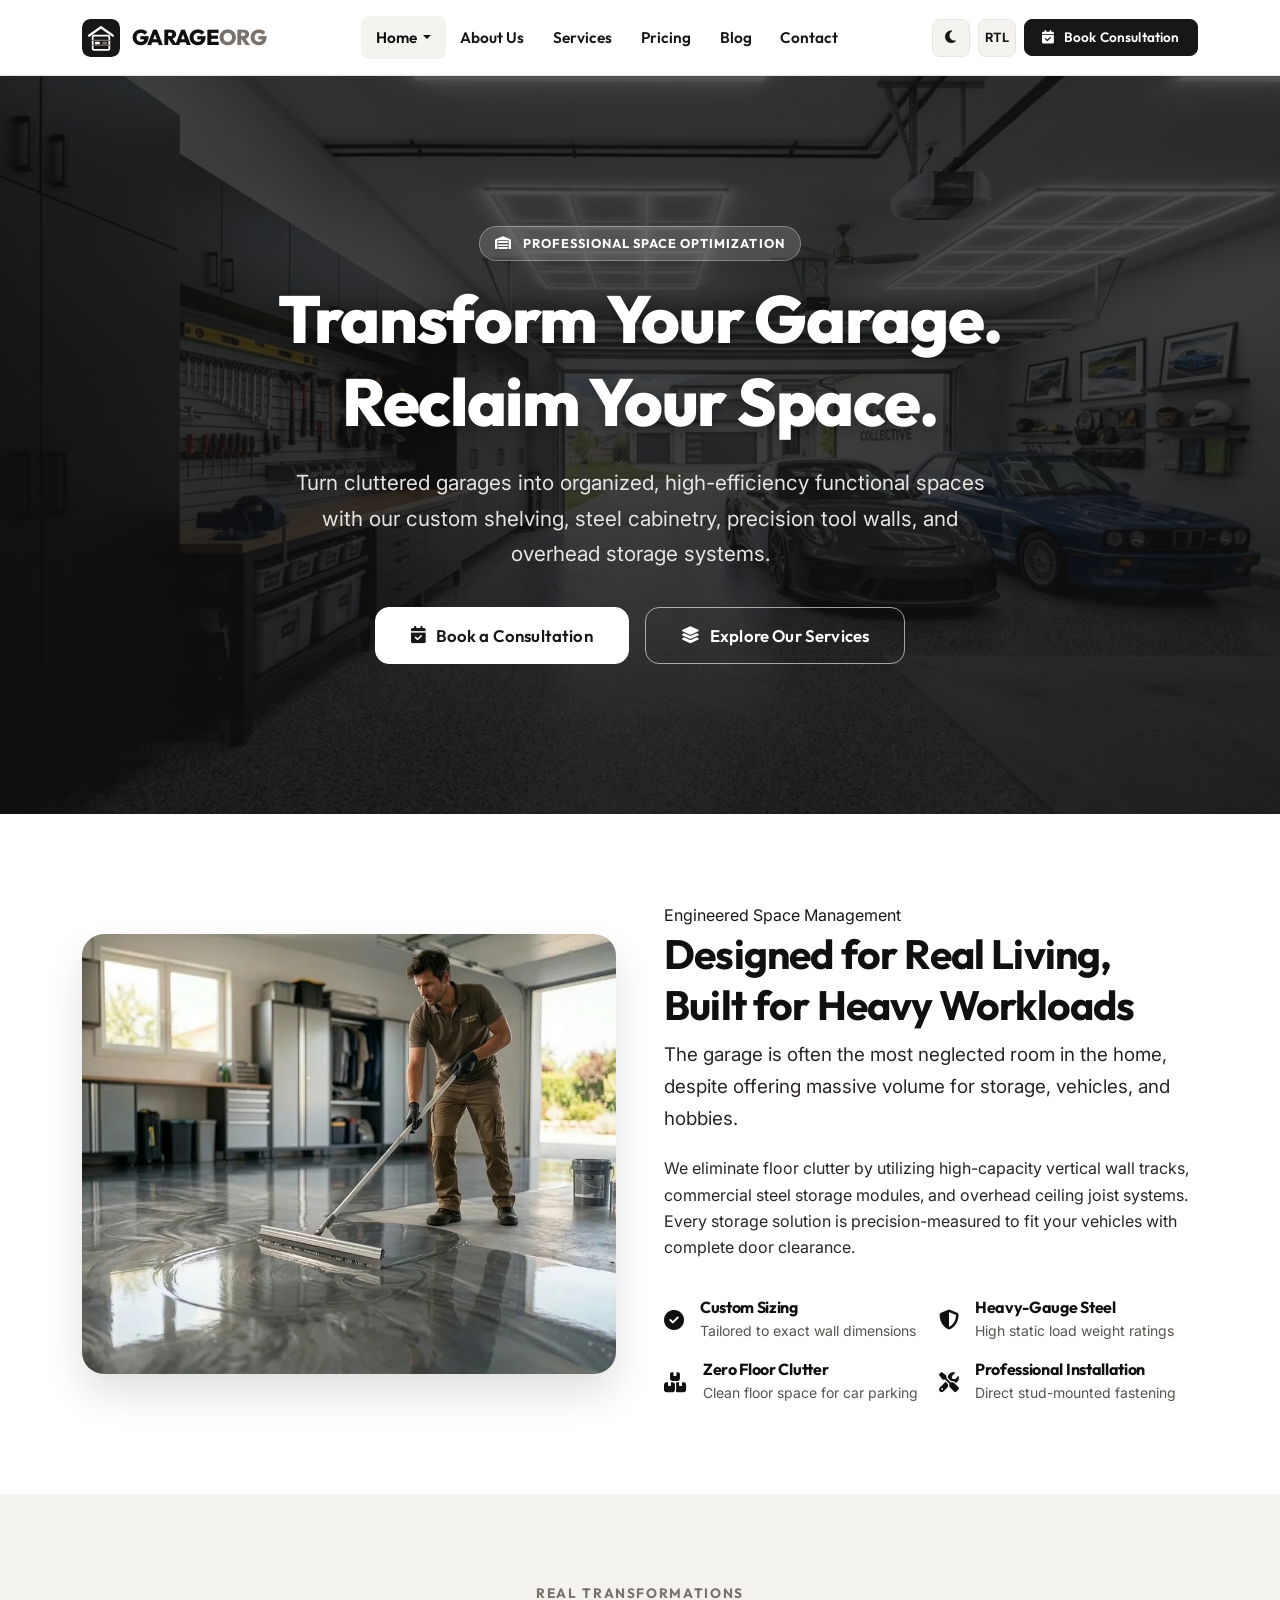
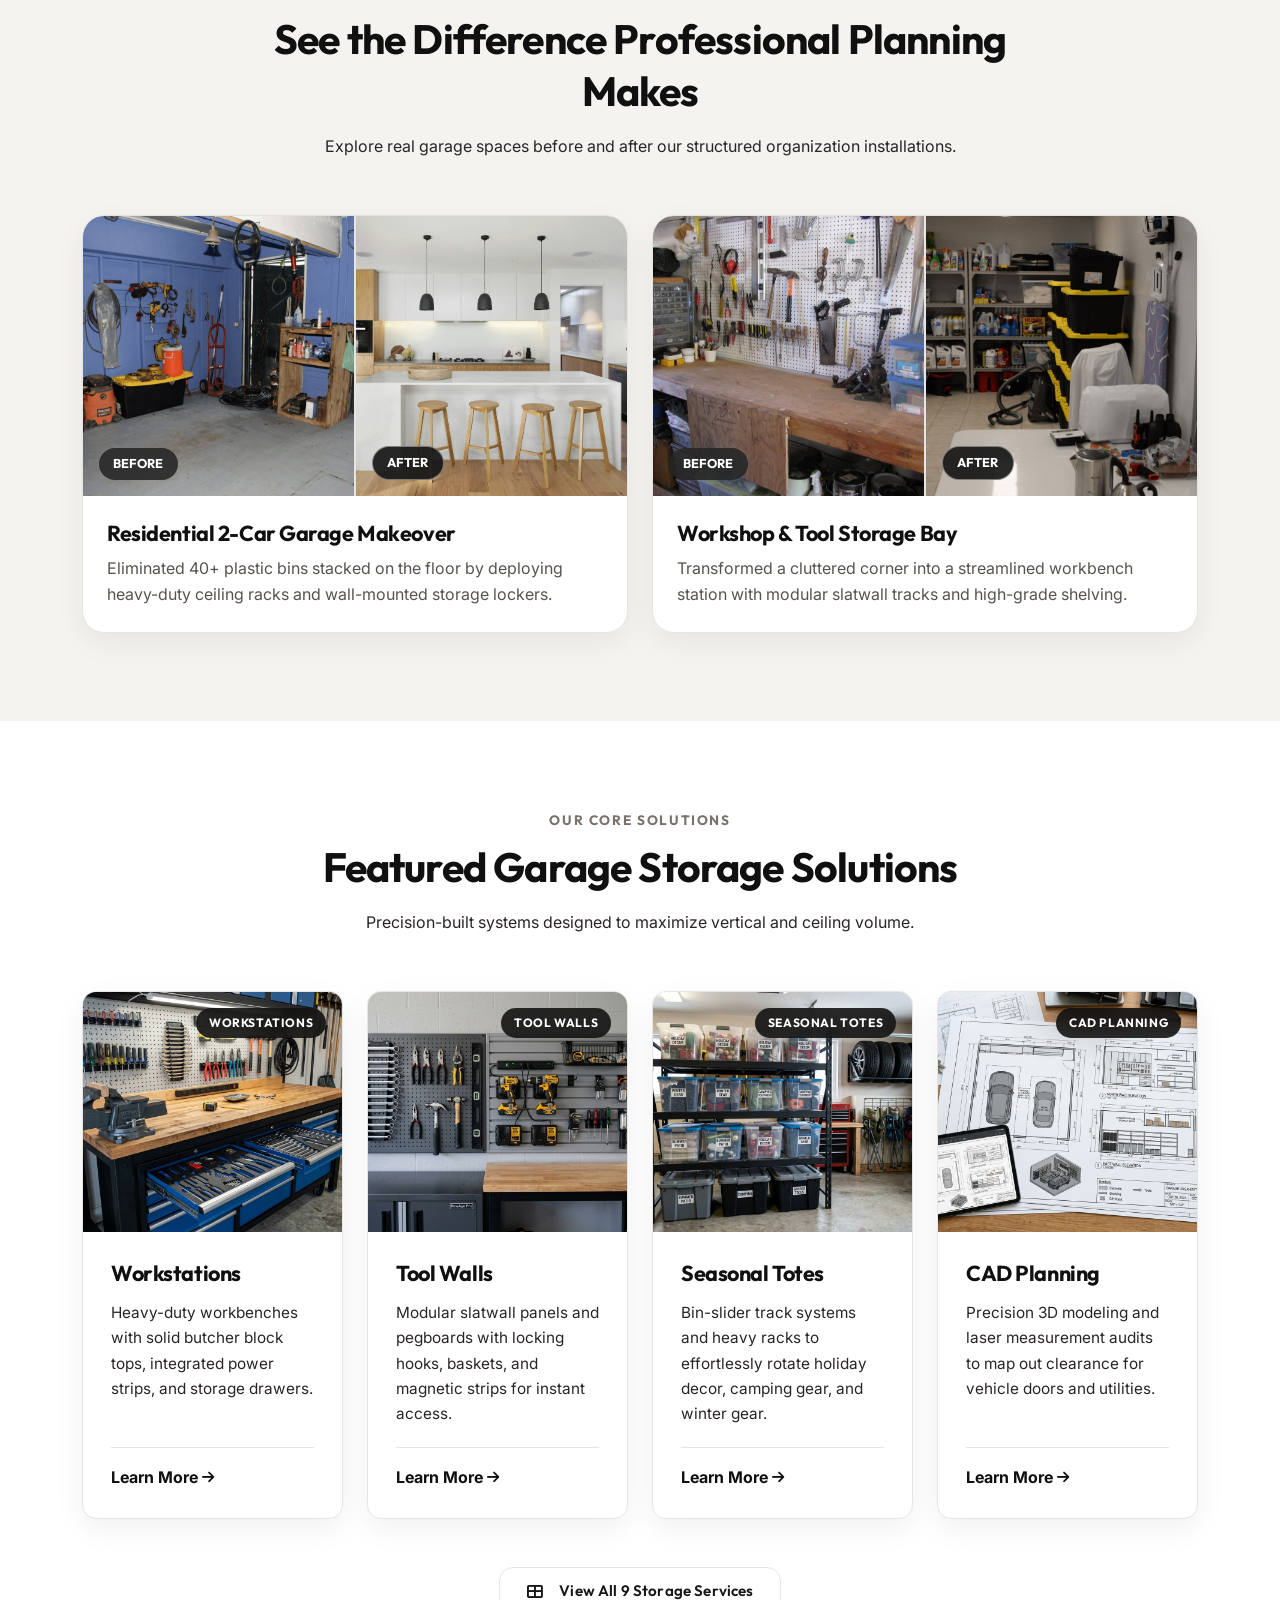
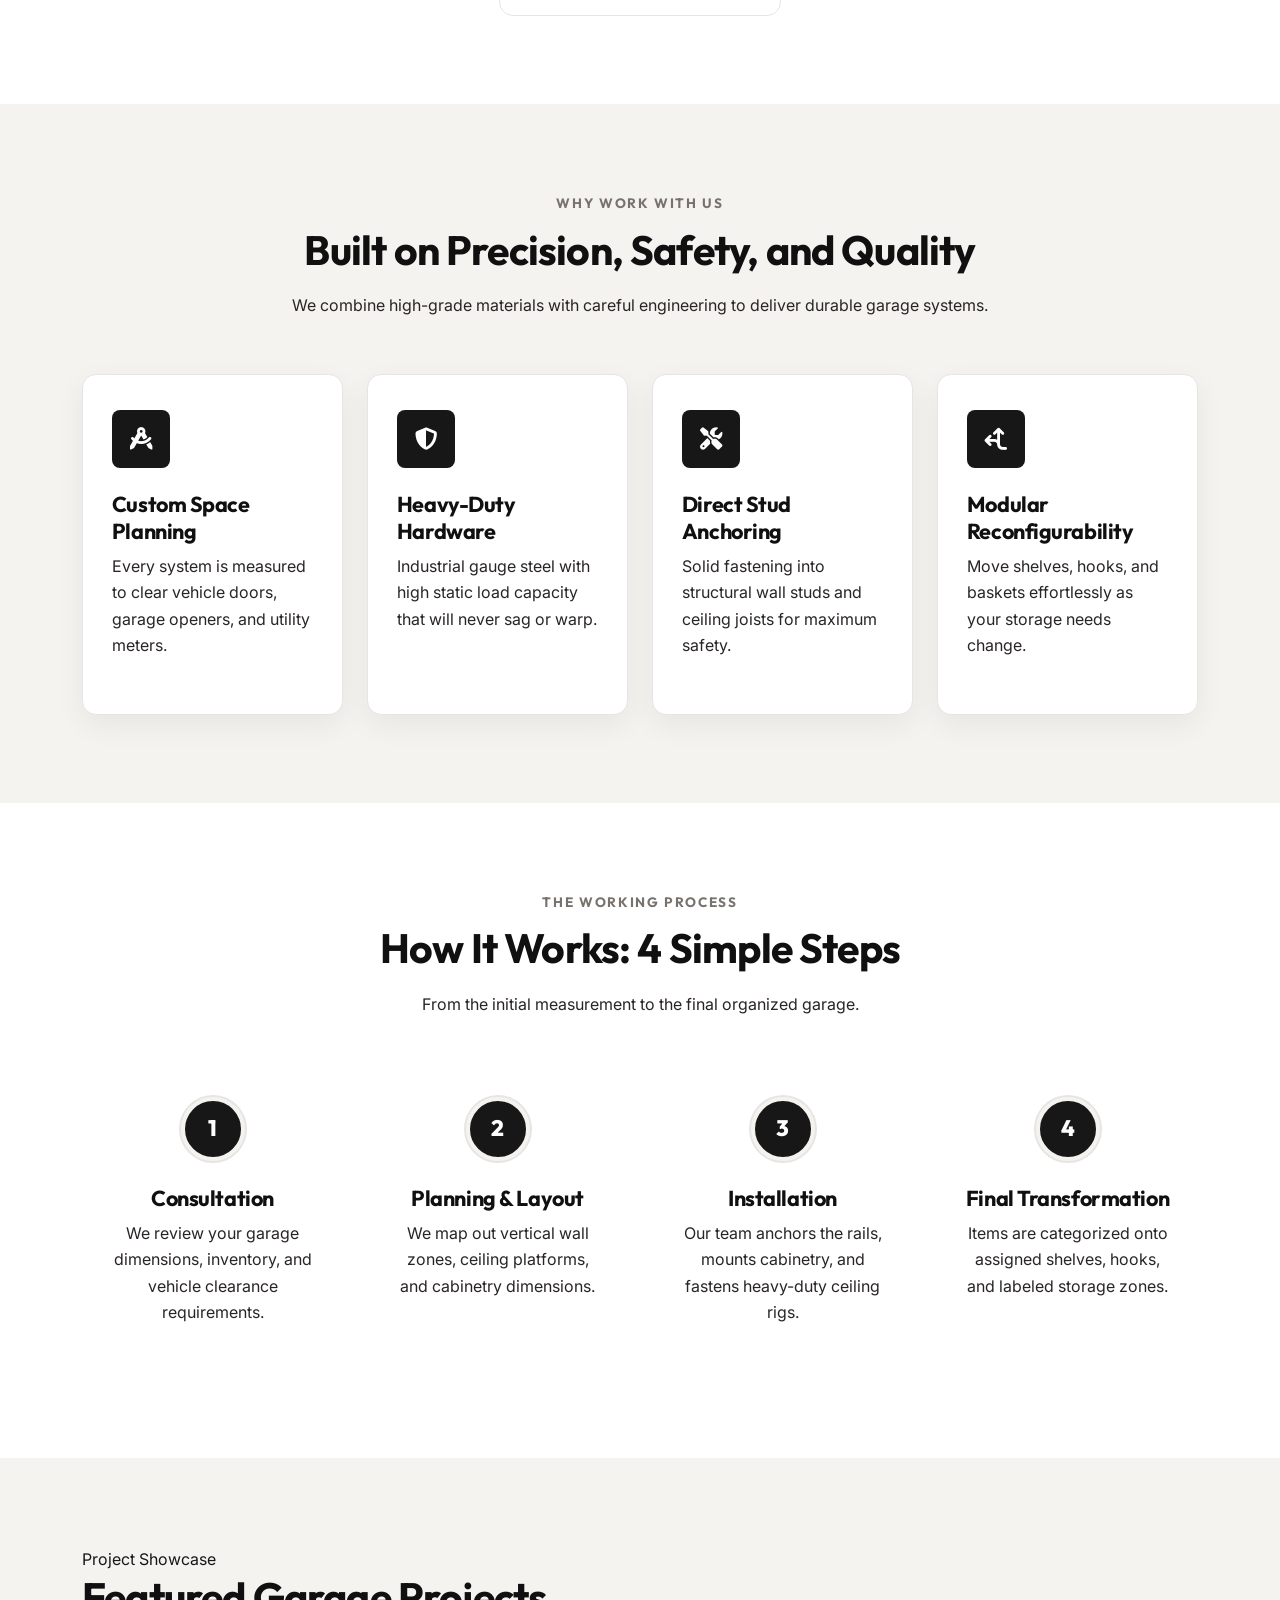
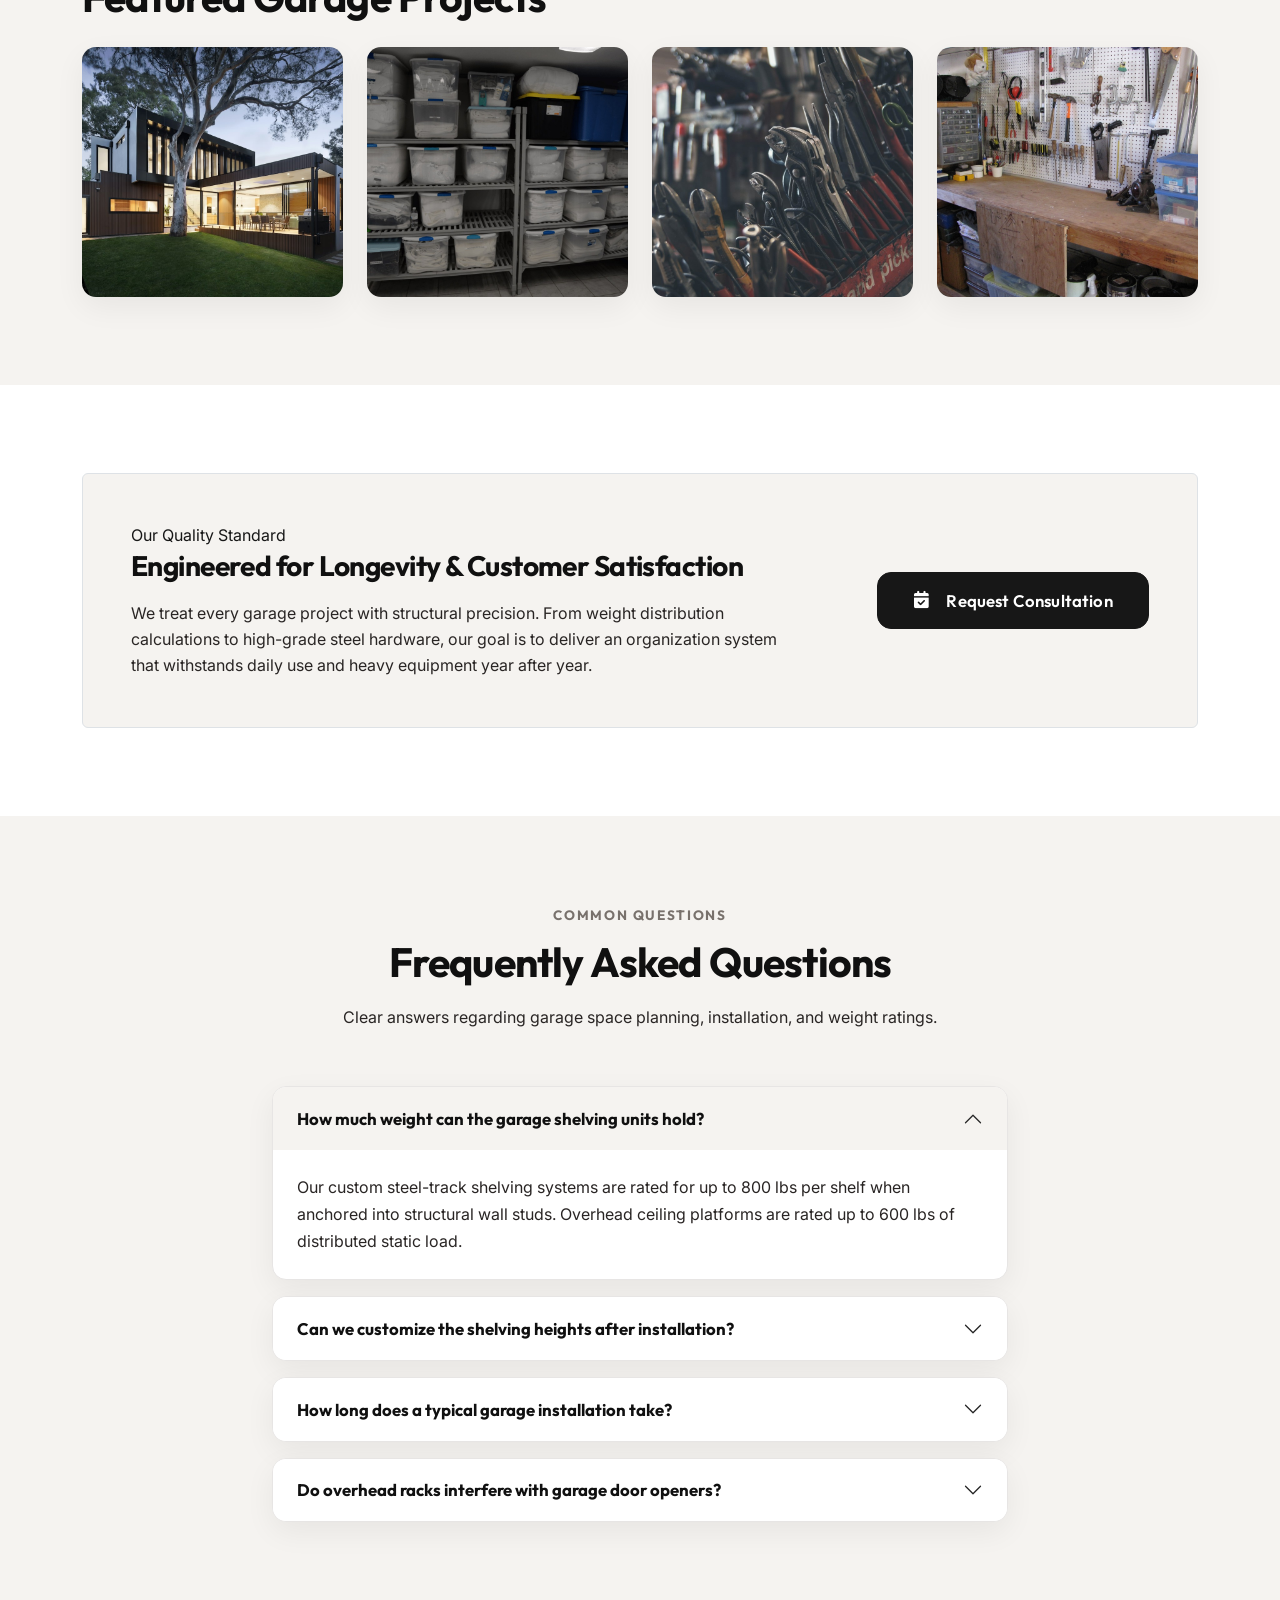
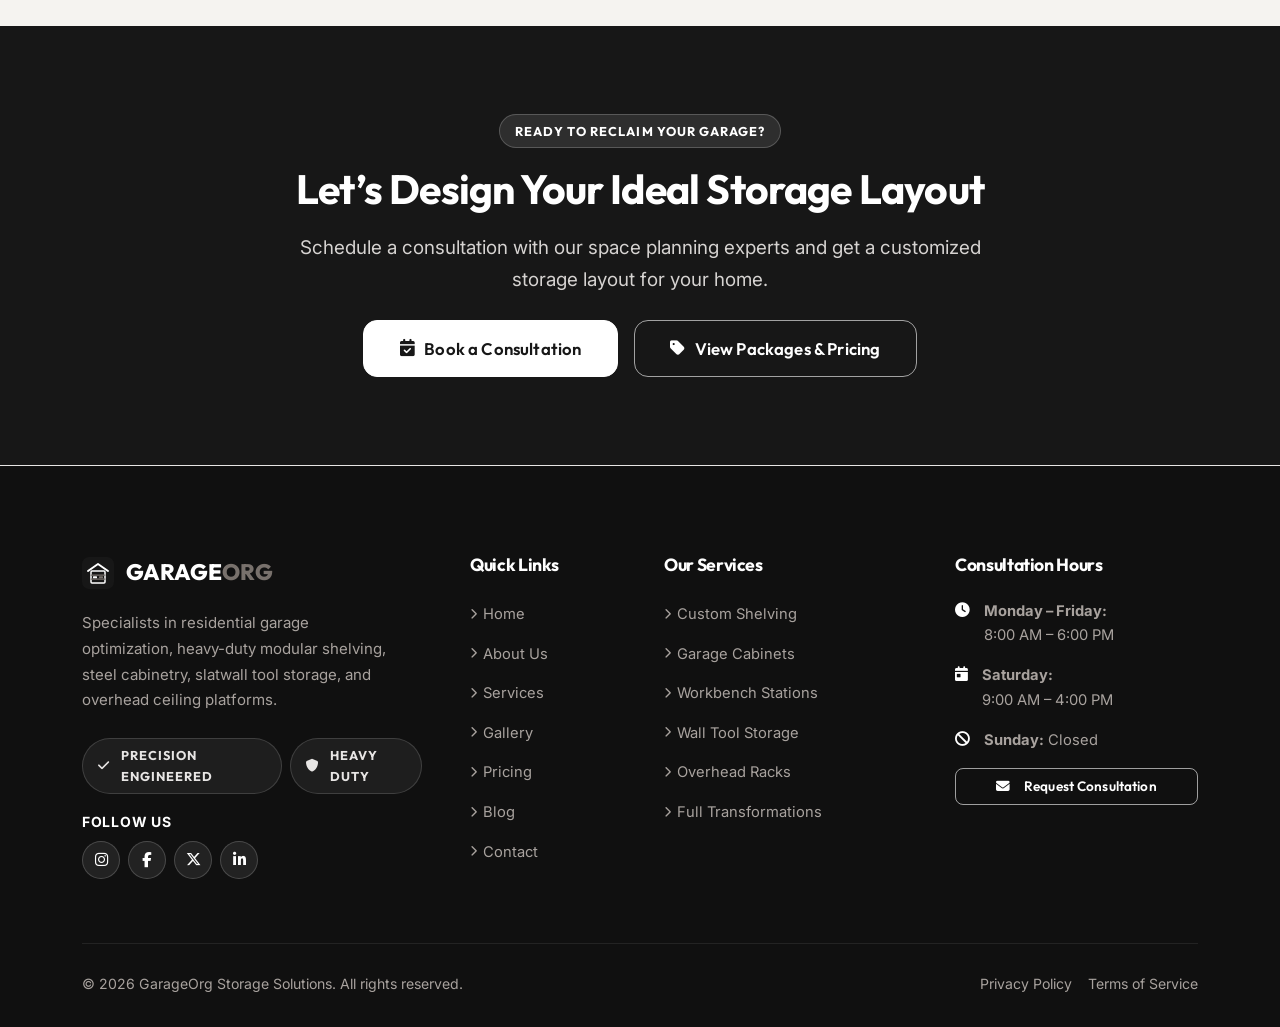
==== index.html @ 6d4ff68c "Initial commit" ====
<!DOCTYPE html>
<html lang="en" data-theme="light" dir="ltr">

<head>
  <meta charset="UTF-8">
  <meta name="viewport" content="width=device-width, initial-scale=1.0">
  <title>Garage & Storage Organization Service — Premium Custom Garage Solutions</title>
  <meta name="description"
    content="Transform your garage into an organized, high-efficiency space. Custom heavy-duty shelving, cabinets, wall tool organization, and overhead ceiling racks.">
  <link rel="icon" type="image/svg+xml" href="assets/images/favicon.svg">

  <!-- Bootstrap 5 CSS -->
  <link rel="stylesheet" href="https://cdn.jsdelivr.net/npm/bootstrap@5.3.3/dist/css/bootstrap.min.css">
  <!-- Font Awesome 6 -->
  <link rel="stylesheet" href="https://cdnjs.cloudflare.com/ajax/libs/font-awesome/6.5.1/css/all.min.css">
  <!-- Custom CSS -->
  <link rel="stylesheet" href="assets/css/style.css">
</head>

<body>

  <!-- ==========================================================================
       NAVBAR
       ========================================================================== -->
  <header class="sticky-top">
    <nav class="navbar navbar-expand-lg site-navbar" aria-label="Main Navigation">
      <div class="container">
        <a class="navbar-brand" href="index.html">
          <img src="assets/images/favicon.svg" alt="GarageOrg Logo" class="brand-logo-img">
          <span>GARAGE<span style="color: var(--warm-gray);">ORG</span></span>
        </a>

        <div class="d-flex align-items-center gap-2 d-lg-none">
          <button class="nav-util-btn theme-toggle-btn" aria-label="Toggle Theme">
            <i class="fas fa-moon"></i>
          </button>
          <button class="nav-util-btn rtl-toggle-btn" aria-label="Toggle Direction">
            <span class="fw-bold" style="font-size:0.8rem">RTL</span>
          </button>
          <button class="navbar-toggler" type="button" data-bs-toggle="collapse" data-bs-target="#navbarContent"
            aria-controls="navbarContent" aria-expanded="false" aria-label="Toggle navigation">
            <i class="fas fa-bars"></i>
          </button>
        </div>

        <div class="collapse navbar-collapse" id="navbarContent">
          <ul class="navbar-nav mx-auto mb-2 mb-lg-0">
            <li class="nav-item dropdown">
              <a class="nav-link dropdown-toggle active" href="#" role="button" data-bs-toggle="dropdown"
                aria-expanded="false">
                Home
              </a>
              <ul class="dropdown-menu">
                <li><a class="dropdown-item active" href="index.html">Home 1</a></li>
                <li><a class="dropdown-item" href="index-2.html">Home 2</a></li>
              </ul>
            </li>
            <li class="nav-item"><a class="nav-link" href="about.html">About Us</a></li>
            <li class="nav-item"><a class="nav-link" href="services.html">Services</a></li>
            <li class="nav-item"><a class="nav-link" href="pricing.html">Pricing</a></li>
            <li class="nav-item"><a class="nav-link" href="blog.html">Blog</a></li>
            <li class="nav-item"><a class="nav-link" href="contact.html">Contact</a></li>
          </ul>

          <div class="d-flex align-items-center gap-2">
            <button class="nav-util-btn theme-toggle-btn d-none d-lg-inline-flex" title="Toggle Theme"
              aria-label="Toggle Theme">
              <i class="fas fa-moon"></i>
            </button>
            <button class="nav-util-btn rtl-toggle-btn d-none d-lg-inline-flex" title="Toggle Direction"
              aria-label="Toggle Direction">
              <span class="fw-bold" style="font-size:0.8rem">RTL</span>
            </button>
            <a href="contact.html" class="btn btn-primary btn-sm">
              <i class="fas fa-calendar-check"></i> Book Consultation
            </a>
          </div>
        </div>
      </div>
    </nav>
  </header>

  <!-- ==========================================================================
       HERO SECTION (CENTERED LAYOUT)
       ========================================================================== -->
  <section class="hero-home-1" style="background-image: url('assets/images/home-hero.jpg');">
    <div class="hero-overlay"></div>
    <div class="container">
      <div class="hero-content-centered">
        <span class="badge-tag mb-3"
          style="background: rgba(255,255,255,0.15); color:#fff; border-color: rgba(255,255,255,0.3);">
          <i class="fas fa-warehouse me-1"></i> Professional Space Optimization
        </span>
        <h1>Transform Your Garage. Reclaim Your Space.</h1>
        <p class="lead">
          Turn cluttered garages into organized, high-efficiency functional spaces with our custom shelving, steel
          cabinetry, precision tool walls, and overhead storage systems.
        </p>
        <div class="d-flex flex-wrap justify-content-center gap-3 btn-group-responsive">
          <a href="contact.html" class="btn btn-white btn-lg">
            <i class="fas fa-calendar-check"></i> Book a Consultation
          </a>
          <a href="services.html" class="btn btn-outline-light btn-lg">
            <i class="fas fa-layer-group"></i> Explore Our Services
          </a>
        </div>
      </div>
    </div>
  </section>

  <!-- ==========================================================================
       TRUST & INTRODUCTION SECTION
       ========================================================================== -->
  <section class="section-py bg-body-theme">
    <div class="container">
      <div class="row align-items-center g-5">
        <div class="col-lg-6">
          <div class="position-relative"
            style="border-radius: var(--radius-lg); overflow: hidden; box-shadow: var(--card-hover-shadow);">
            <img src="assets/images/home-intro.jpg"
              alt="Organized residential garage interior with custom cabinets, heavy-duty shelving, and clean floor"
              class="w-100" style="height: 440px; object-fit: cover;">
          </div>
        </div>
        <div class="col-lg-6">
          <span class="section-subtitle">Engineered Space Management</span>
          <h2 class="section-title">Designed for Real Living, Built for Heavy Workloads</h2>
          <p class="lead">
            The garage is often the most neglected room in the home, despite offering massive volume for storage,
            vehicles, and hobbies.
          </p>
          <p>
            We eliminate floor clutter by utilizing high-capacity vertical wall tracks, commercial steel storage
            modules, and overhead ceiling joist systems. Every storage solution is precision-measured to fit your
            vehicles with complete door clearance.
          </p>
          <div class="row g-3 mt-2">
            <div class="col-sm-6">
              <div class="d-flex align-items-center gap-3">
                <i class="fas fa-check-circle fa-lg" style="color: var(--text-heading);"></i>
                <div>
                  <h6 class="mb-0">Custom Sizing</h6>
                  <small class="text-muted">Tailored to exact wall dimensions</small>
                </div>
              </div>
            </div>
            <div class="col-sm-6">
              <div class="d-flex align-items-center gap-3">
                <i class="fas fa-shield-alt fa-lg" style="color: var(--text-heading);"></i>
                <div>
                  <h6 class="mb-0">Heavy-Gauge Steel</h6>
                  <small class="text-muted">High static load weight ratings</small>
                </div>
              </div>
            </div>
            <div class="col-sm-6">
              <div class="d-flex align-items-center gap-3">
                <i class="fas fa-boxes-stacked fa-lg" style="color: var(--text-heading);"></i>
                <div>
                  <h6 class="mb-0">Zero Floor Clutter</h6>
                  <small class="text-muted">Clean floor space for car parking</small>
                </div>
              </div>
            </div>
            <div class="col-sm-6">
              <div class="d-flex align-items-center gap-3">
                <i class="fas fa-tools fa-lg" style="color: var(--text-heading);"></i>
                <div>
                  <h6 class="mb-0">Professional Installation</h6>
                  <small class="text-muted">Direct stud-mounted fastening</small>
                </div>
              </div>
            </div>
          </div>
        </div>
      </div>
    </div>
  </section>

  <!-- ==========================================================================
       BEFORE AND AFTER TRANSFORMATIONS
       ========================================================================== -->
  <section class="section-py bg-surface">
    <div class="container">
      <div class="section-header text-center">
        <span class="section-subtitle">Real Transformations</span>
        <h2 class="section-title">See the Difference Professional Planning Makes</h2>
        <p>Explore real garage spaces before and after our structured organization installations.</p>
      </div>

      <div class="row g-4">
        <!-- Transformation 1 -->
        <div class="col-lg-6">
          <div class="transformation-card">
            <div class="ba-image-container">
              <div class="ba-image-item">
                <img src="assets/images/before-1.jpg"
                  alt="Cluttered residential 2-car garage before organization with scattered boxes, plastic totes, and floor clutter">
                <span class="ba-tag before">Before</span>
              </div>
              <div class="ba-image-item">
                <img src="assets/images/after-1.jpg"
                  alt="Professionally organized residential 2-car garage after makeover with modular cabinets, overhead storage racks, and clean parking space">
                <span class="ba-tag after">After</span>
              </div>
            </div>
            <div class="p-4">
              <h4>Residential 2-Car Garage Makeover</h4>
              <p class="mb-0 text-muted">Eliminated 40+ plastic bins stacked on the floor by deploying heavy-duty
                ceiling racks and wall-mounted storage lockers.</p>
            </div>
          </div>
        </div>

        <!-- Transformation 2 -->
        <div class="col-lg-6">
          <div class="transformation-card">
            <div class="ba-image-container">
              <div class="ba-image-item">
                <img src="assets/images/before-2.jpg"
                  alt="Garage workshop workbench before organization with scattered hand tools, screws, and DIY clutter">
                <span class="ba-tag before">Before</span>
              </div>
              <div class="ba-image-item">
                <img src="assets/images/after-2.jpg"
                  alt="Garage workshop after organization with dedicated tool wall holders, organized workbench, and clean work surface">
                <span class="ba-tag after">After</span>
              </div>
            </div>
            <div class="p-4">
              <h4>Workshop & Tool Storage Bay</h4>
              <p class="mb-0 text-muted">Transformed a cluttered corner into a streamlined workbench station with
                modular slatwall tracks and high-grade shelving.</p>
            </div>
          </div>
        </div>
      </div>
    </div>
  </section>

  <!-- ==========================================================================
       FEATURED SERVICES
       ========================================================================== -->
  <section class="section-py bg-body-theme">
    <div class="container">
      <div class="section-header text-center">
        <span class="section-subtitle">Our Core Solutions</span>
        <h2 class="section-title">Featured Garage Storage Solutions</h2>
        <p>Precision-built systems designed to maximize vertical and ceiling volume.</p>
      </div>

      <div class="row g-4">
        <!-- Service 1: Workstations -->
        <div class="col-md-6 col-lg-3">
          <div class="custom-card">
            <div class="card-img-top-wrap">
              <img src="assets/images/service-3-workbench.jpg" alt="Garage Workstation and Workbench Organization">
              <span class="card-badge">Workstations</span>
            </div>
            <div class="custom-card-body">
              <h4>Workstations</h4>
              <p>Heavy-duty workbenches with solid butcher block tops, integrated power strips, and storage drawers.</p>
              <div class="card-footer-action">
                <a href="service-details.html?service=workbench" class="fw-bold d-inline-flex align-items-center gap-1">
                  Learn More <i class="fas fa-arrow-right fa-sm"></i>
                </a>
              </div>
            </div>
          </div>
        </div>

        <!-- Service 2: Tool Walls -->
        <div class="col-md-6 col-lg-3">
          <div class="custom-card">
            <div class="card-img-top-wrap">
              <img src="assets/images/service-4-tools.jpg" alt="Wall-Mounted Garage Tool Wall Storage">
              <span class="card-badge">Tool Walls</span>
            </div>
            <div class="custom-card-body">
              <h4>Tool Walls</h4>
              <p>Modular slatwall panels and pegboards with locking hooks, baskets, and magnetic strips for instant
                access.</p>
              <div class="card-footer-action">
                <a href="service-details.html?service=tools" class="fw-bold d-inline-flex align-items-center gap-1">
                  Learn More <i class="fas fa-arrow-right fa-sm"></i>
                </a>
              </div>
            </div>
          </div>
        </div>

        <!-- Service 3: Seasonal Totes -->
        <div class="col-md-6 col-lg-3">
          <div class="custom-card">
            <div class="card-img-top-wrap">
              <img src="assets/images/service-7-seasonal.jpg" alt="Garage Seasonal Item and Tote Storage">
              <span class="card-badge">Seasonal Totes</span>
            </div>
            <div class="custom-card-body">
              <h4>Seasonal Totes</h4>
              <p>Bin-slider track systems and heavy racks to effortlessly rotate holiday decor, camping gear, and winter
                gear.</p>
              <div class="card-footer-action">
                <a href="service-details.html?service=seasonal" class="fw-bold d-inline-flex align-items-center gap-1">
                  Learn More <i class="fas fa-arrow-right fa-sm"></i>
                </a>
              </div>
            </div>
          </div>
        </div>

        <!-- Service 4: CAD Planning -->
        <div class="col-md-6 col-lg-3">
          <div class="custom-card">
            <div class="card-img-top-wrap">
              <img src="assets/images/service-9-planning.jpg" alt="Precision 3D CAD Garage Space Planning">
              <span class="card-badge">CAD Planning</span>
            </div>
            <div class="custom-card-body">
              <h4>CAD Planning</h4>
              <p>Precision 3D modeling and laser measurement audits to map out clearance for vehicle doors and
                utilities.</p>
              <div class="card-footer-action">
                <a href="service-details.html?service=planning" class="fw-bold d-inline-flex align-items-center gap-1">
                  Learn More <i class="fas fa-arrow-right fa-sm"></i>
                </a>
              </div>
            </div>
          </div>
        </div>
      </div>

      <div class="text-center mt-5">
        <a href="services.html" class="btn btn-outline-brand">
          <i class="fas fa-th-large me-2"></i> View All 9 Storage Services
        </a>
      </div>
    </div>
  </section>

  <!-- ==========================================================================
       WHY CHOOSE US
       ========================================================================== -->
  <section class="section-py bg-surface">
    <div class="container">
      <div class="section-header text-center">
        <span class="section-subtitle">Why Work With Us</span>
        <h2 class="section-title">Built on Precision, Safety, and Quality</h2>
        <p>We combine high-grade materials with careful engineering to deliver durable garage systems.</p>
      </div>

      <div class="row g-4">
        <div class="col-md-6 col-lg-3">
          <div class="icon-box">
            <div class="icon-box-icon"><i class="fas fa-compass-drafting"></i></div>
            <h4>Custom Space Planning</h4>
            <p>Every system is measured to clear vehicle doors, garage openers, and utility meters.</p>
          </div>
        </div>
        <div class="col-md-6 col-lg-3">
          <div class="icon-box">
            <div class="icon-box-icon"><i class="fas fa-shield-halved"></i></div>
            <h4>Heavy-Duty Hardware</h4>
            <p>Industrial gauge steel with high static load capacity that will never sag or warp.</p>
          </div>
        </div>
        <div class="col-md-6 col-lg-3">
          <div class="icon-box">
            <div class="icon-box-icon"><i class="fas fa-screwdriver-wrench"></i></div>
            <h4>Direct Stud Anchoring</h4>
            <p>Solid fastening into structural wall studs and ceiling joists for maximum safety.</p>
          </div>
        </div>
        <div class="col-md-6 col-lg-3">
          <div class="icon-box">
            <div class="icon-box-icon"><i class="fas fa-arrows-split-up-and-left"></i></div>
            <h4>Modular Reconfigurability</h4>
            <p>Move shelves, hooks, and baskets effortlessly as your storage needs change.</p>
          </div>
        </div>
      </div>
    </div>
  </section>

  <!-- ==========================================================================
       HOW IT WORKS (4 STEPS)
       ========================================================================== -->
  <section class="section-py bg-body-theme">
    <div class="container">
      <div class="section-header text-center">
        <span class="section-subtitle">The Working Process</span>
        <h2 class="section-title">How It Works: 4 Simple Steps</h2>
        <p>From the initial measurement to the final organized garage.</p>
      </div>

      <div class="row g-4">
        <div class="col-md-6 col-lg-3">
          <div class="process-step-item">
            <div class="process-step-num">1</div>
            <h4>Consultation</h4>
            <p>We review your garage dimensions, inventory, and vehicle clearance requirements.</p>
          </div>
        </div>
        <div class="col-md-6 col-lg-3">
          <div class="process-step-item">
            <div class="process-step-num">2</div>
            <h4>Planning & Layout</h4>
            <p>We map out vertical wall zones, ceiling platforms, and cabinetry dimensions.</p>
          </div>
        </div>
        <div class="col-md-6 col-lg-3">
          <div class="process-step-item">
            <div class="process-step-num">3</div>
            <h4>Installation</h4>
            <p>Our team anchors the rails, mounts cabinetry, and fastens heavy-duty ceiling rigs.</p>
          </div>
        </div>
        <div class="col-md-6 col-lg-3">
          <div class="process-step-item">
            <div class="process-step-num">4</div>
            <h4>Final Transformation</h4>
            <p>Items are categorized onto assigned shelves, hooks, and labeled storage zones.</p>
          </div>
        </div>
      </div>
    </div>
  </section>

  <!-- ==========================================================================
       FEATURED GALLERY PREVIEW
       ========================================================================== -->
  <section class="section-py bg-surface">
    <div class="container">
      <div class="mb-4">
        <span class="section-subtitle">Project Showcase</span>
        <h2 class="section-title mb-0">Featured Garage Projects</h2>
      </div>

      <div class="row g-4">
        <div class="col-sm-6 col-lg-3">
          <div class="gallery-item" style="height: 250px;">
            <img src="assets/images/home-gallery-1.jpg"
              alt="Completed architectural garage transformation with custom cabinets, heavy-duty shelving, and clean flooring">
            <div class="gallery-item-overlay">
              <span class="gallery-item-title">Architectural Bay</span>
              <span class="gallery-item-cat">Full Transformation</span>
            </div>
          </div>
        </div>
        <div class="col-sm-6 col-lg-3">
          <div class="gallery-item" style="height: 250px;">
            <img src="assets/images/home-gallery-2.jpg"
              alt="Organized garage entryway drop zone with wall-mounted shelving and labeled storage bins">
            <div class="gallery-item-overlay">
              <span class="gallery-item-title">Dropzone Station</span>
              <span class="gallery-item-cat">Shelving & Bins</span>
            </div>
          </div>
        </div>
        <div class="col-sm-6 col-lg-3">
          <div class="gallery-item" style="height: 250px;">
            <img src="assets/images/home-gallery-3.jpg"
              alt="Garage wall slatwall tool organizer with power drills, wrenches, screwdrivers, and hooks">
            <div class="gallery-item-overlay">
              <span class="gallery-item-title">Tool Organizer</span>
              <span class="gallery-item-cat">Slatwall Grid</span>
            </div>
          </div>
        </div>
        <div class="col-sm-6 col-lg-3">
          <div class="gallery-item" style="height: 250px;">
            <img src="assets/images/home-gallery-4.jpg"
              alt="Functional garage workshop workbench station with organized tools, storage drawers, and task lighting">
            <div class="gallery-item-overlay">
              <span class="gallery-item-title">Workbench Bay</span>
              <span class="gallery-item-cat">Workstation</span>
            </div>
          </div>
        </div>
      </div>
    </div>
  </section>

  <!-- ==========================================================================
       NEUTRAL SERVICE COMMITMENT (NO FABRICATED TESTIMONIALS)
       ========================================================================== -->
  <section class="section-py bg-body-theme">
    <div class="container">
      <div class="p-4 p-md-5 rounded border"
        style="background-color: var(--bg-surface); border-color: var(--border-color); border-radius: var(--radius-lg);">
        <div class="row align-items-center g-4">
          <div class="col-lg-8">
            <span class="section-subtitle">Our Quality Standard</span>
            <h3 class="mb-3">Engineered for Longevity & Customer Satisfaction</h3>
            <p class="mb-0">
              We treat every garage project with structural precision. From weight distribution calculations to
              high-grade steel hardware, our goal is to deliver an organization system that withstands daily use and
              heavy equipment year after year.
            </p>
          </div>
          <div class="col-lg-4 text-lg-end">
            <a href="contact.html" class="btn btn-primary btn-lg">
              <i class="fas fa-calendar-check me-2"></i> Request Consultation
            </a>
          </div>
        </div>
      </div>
    </div>
  </section>

  <!-- ==========================================================================
       FREQUENTLY ASKED QUESTIONS
       ========================================================================== -->
  <section class="section-py bg-surface">
    <div class="container">
      <div class="section-header text-center">
        <span class="section-subtitle">Common Questions</span>
        <h2 class="section-title">Frequently Asked Questions</h2>
        <p>Clear answers regarding garage space planning, installation, and weight ratings.</p>
      </div>

      <div class="row justify-content-center">
        <div class="col-lg-8">
          <div class="accordion accordion-custom" id="homeFaq">
            <!-- FAQ 1 -->
            <div class="accordion-item">
              <h2 class="accordion-header" id="headingOne">
                <button class="accordion-button" type="button" data-bs-toggle="collapse" data-bs-target="#collapseOne"
                  aria-expanded="true" aria-controls="collapseOne">
                  How much weight can the garage shelving units hold?
                </button>
              </h2>
              <div id="collapseOne" class="accordion-collapse collapse show" aria-labelledby="headingOne"
                data-bs-parent="#homeFaq">
                <div class="accordion-body">
                  Our custom steel-track shelving systems are rated for up to 800 lbs per shelf when anchored into
                  structural wall studs. Overhead ceiling platforms are rated up to 600 lbs of distributed static load.
                </div>
              </div>
            </div>

            <!-- FAQ 2 -->
            <div class="accordion-item">
              <h2 class="accordion-header" id="headingTwo">
                <button class="accordion-button collapsed" type="button" data-bs-toggle="collapse"
                  data-bs-target="#collapseTwo" aria-expanded="false" aria-controls="collapseTwo">
                  Can we customize the shelving heights after installation?
                </button>
              </h2>
              <div id="collapseTwo" class="accordion-collapse collapse" aria-labelledby="headingTwo"
                data-bs-parent="#homeFaq">
                <div class="accordion-body">
                  Yes. The shelving brackets utilize slotted upright rails with 1.5-inch adjustments, allowing you to
                  reposition shelves effortlessly without drilling new holes as your storage needs change.
                </div>
              </div>
            </div>

            <!-- FAQ 3 -->
            <div class="accordion-item">
              <h2 class="accordion-header" id="headingThree">
                <button class="accordion-button collapsed" type="button" data-bs-toggle="collapse"
                  data-bs-target="#collapseThree" aria-expanded="false" aria-controls="collapseThree">
                  How long does a typical garage installation take?
                </button>
              </h2>
              <div id="collapseThree" class="accordion-collapse collapse" aria-labelledby="headingThree"
                data-bs-parent="#homeFaq">
                <div class="accordion-body">
                  Most standard shelving and overhead rack installations are completed within 1 full day. Complete
                  garage transformations including custom cabinetry and wall-to-wall slatwall typically take 2 to 3
                  days.
                </div>
              </div>
            </div>

            <!-- FAQ 4 -->
            <div class="accordion-item">
              <h2 class="accordion-header" id="headingFour">
                <button class="accordion-button collapsed" type="button" data-bs-toggle="collapse"
                  data-bs-target="#collapseFour" aria-expanded="false" aria-controls="collapseFour">
                  Do overhead racks interfere with garage door openers?
                </button>
              </h2>
              <div id="collapseFour" class="accordion-collapse collapse" aria-labelledby="headingFour"
                data-bs-parent="#homeFaq">
                <div class="accordion-body">
                  No. We perform laser clearance measurements to adjust the drop height of overhead racks between 18 and
                  44 inches, ensuring complete clearance above the open garage door and motor tracks.
                </div>
              </div>
            </div>
          </div>
        </div>
      </div>
    </div>
  </section>

  <!-- ==========================================================================
       FINAL CTA
       ========================================================================== -->
  <section class="section-py bg-dark-accent text-center">
    <div class="container">
      <div class="mx-auto" style="max-width: 720px;">
        <span class="badge-tag mb-3"
          style="background: rgba(255,255,255,0.1); color: #FFF; border-color: rgba(255,255,255,0.2);">
          Ready to Reclaim Your Garage?
        </span>
        <h2 class="mb-3 text-white">Let’s Design Your Ideal Storage Layout</h2>
        <p class="lead mb-4" style="color: #D6D3D1;">
          Schedule a consultation with our space planning experts and get a customized storage layout for your home.
        </p>
        <div class="d-flex flex-wrap justify-content-center gap-3">
          <a href="contact.html" class="btn btn-white btn-lg">
            <i class="fas fa-calendar-check"></i> Book a Consultation
          </a>
          <a href="pricing.html" class="btn btn-outline-light btn-lg">
            <i class="fas fa-tag"></i> View Packages & Pricing
          </a>
        </div>
      </div>
    </div>
  </section>

  <!-- ==========================================================================
       FOOTER (SINGLE UNIFIED ACROSS ALL PAGES)
       ========================================================================== -->
  <footer class="site-footer">
    <div class="container">
      <div class="row g-4 g-lg-5">
        <!-- Col 1: Brand -->
        <div class="col-lg-4 col-md-6">
          <div class="footer-brand-title">
            <img src="assets/images/favicon.svg" alt="GarageOrg" style="width: 32px; height: 32px;">
            <span>GARAGE<span style="color: var(--warm-gray);">ORG</span></span>
          </div>
          <p class="footer-desc">
            Specialists in residential garage optimization, heavy-duty modular shelving, steel cabinetry, slatwall tool
            storage, and overhead ceiling platforms.
          </p>
          <div class="d-flex gap-2">
            <span class="badge-tag"
              style="background: rgba(255,255,255,0.06); border-color: rgba(255,255,255,0.15); color: #E7E5E4;">
              <i class="fas fa-check me-1"></i> Precision Engineered
            </span>
            <span class="badge-tag"
              style="background: rgba(255,255,255,0.06); border-color: rgba(255,255,255,0.15); color: #E7E5E4;">
              <i class="fas fa-shield me-1"></i> Heavy Duty
            </span>
          </div>
          <!-- Follow Us Social Links -->
          <div class="footer-social-wrap mt-3">
            <span class="footer-social-title d-block mb-2 text-white fw-bold small text-uppercase"
              style="letter-spacing: 0.05em;">Follow Us</span>
            <div class="d-flex gap-2">
              <a href="https://instagram.com/garageorg" class="footer-social-link" target="_blank"
                rel="noopener noreferrer" aria-label="GarageOrg on Instagram" title="Follow GarageOrg on Instagram">
                <i class="fab fa-instagram"></i>
              </a>
              <a href="https://facebook.com/garageorg" class="footer-social-link" target="_blank"
                rel="noopener noreferrer" aria-label="GarageOrg on Facebook" title="Follow GarageOrg on Facebook">
                <i class="fab fa-facebook-f"></i>
              </a>
              <a href="https://x.com/garageorg" class="footer-social-link" target="_blank" rel="noopener noreferrer"
                aria-label="GarageOrg on X (formerly Twitter)" title="Follow GarageOrg on X">
                <i class="fab fa-x-twitter"></i>
              </a>
              <a href="https://linkedin.com/company/garageorg" class="footer-social-link" target="_blank"
                rel="noopener noreferrer" aria-label="GarageOrg on LinkedIn" title="Follow GarageOrg on LinkedIn">
                <i class="fab fa-linkedin-in"></i>
              </a>
            </div>
          </div>
        </div>

        <!-- Col 2: Quick Links -->
        <div class="col-lg-2 col-md-6 col-6">
          <h4 class="footer-heading">Quick Links</h4>
          <ul class="footer-links">
            <li><a href="index.html"><i class="fas fa-chevron-right fa-xs"></i> Home</a></li>
            <li><a href="about.html"><i class="fas fa-chevron-right fa-xs"></i> About Us</a></li>
            <li><a href="services.html"><i class="fas fa-chevron-right fa-xs"></i> Services</a></li>
            <li><a href="gallery.html"><i class="fas fa-chevron-right fa-xs"></i> Gallery</a></li>
            <li><a href="pricing.html"><i class="fas fa-chevron-right fa-xs"></i> Pricing</a></li>
            <li><a href="blog.html"><i class="fas fa-chevron-right fa-xs"></i> Blog</a></li>
            <li><a href="contact.html"><i class="fas fa-chevron-right fa-xs"></i> Contact</a></li>
          </ul>
        </div>

        <!-- Col 3: Services -->
        <div class="col-lg-3 col-md-6 col-6">
          <h4 class="footer-heading">Our Services</h4>
          <ul class="footer-links">
            <li><a href="service-details.html?service=shelving"><i class="fas fa-chevron-right fa-xs"></i> Custom
                Shelving</a></li>
            <li><a href="service-details.html?service=cabinets"><i class="fas fa-chevron-right fa-xs"></i> Garage
                Cabinets</a></li>
            <li><a href="service-details.html?service=workbench"><i class="fas fa-chevron-right fa-xs"></i> Workbench
                Stations</a></li>
            <li><a href="service-details.html?service=tools"><i class="fas fa-chevron-right fa-xs"></i> Wall Tool
                Storage</a></li>
            <li><a href="service-details.html?service=overhead"><i class="fas fa-chevron-right fa-xs"></i> Overhead
                Racks</a></li>
            <li><a href="service-details.html?service=complete"><i class="fas fa-chevron-right fa-xs"></i> Full
                Transformations</a></li>
          </ul>
        </div>

        <!-- Col 4: Service Hours & Consultation -->
        <div class="col-lg-3 col-md-6">
          <h4 class="footer-heading">Consultation Hours</h4>
          <div class="footer-contact-item">
            <i class="fas fa-clock"></i>
            <div>
              <strong>Monday – Friday:</strong><br>
              8:00 AM – 6:00 PM
            </div>
          </div>
          <div class="footer-contact-item">
            <i class="fas fa-calendar-day"></i>
            <div>
              <strong>Saturday:</strong><br>
              9:00 AM – 4:00 PM
            </div>
          </div>
          <div class="footer-contact-item">
            <i class="fas fa-ban"></i>
            <div>
              <strong>Sunday:</strong> Closed
            </div>
          </div>
          <div class="mt-3">
            <a href="contact.html" class="btn btn-outline-light btn-sm w-100">
              <i class="fas fa-envelope me-1"></i> Request Consultation
            </a>
          </div>
        </div>
      </div>

      <div class="footer-bottom">
        <div>&copy; 2026 GarageOrg Storage Solutions. All rights reserved.</div>
        <div class="d-flex gap-3">
          <a href="privacy-policy.html" style="color: var(--footer-muted);">Privacy Policy</a>
          <a href="terms-of-service.html" style="color: var(--footer-muted);">Terms of Service</a>
        </div>
      </div>
    </div>
  </footer>

  <!-- Bootstrap 5 Bundle JS -->
  <script src="https://cdn.jsdelivr.net/npm/bootstrap@5.3.3/dist/js/bootstrap.bundle.min.js"></script>
  <!-- Main JS -->
  <script src="assets/js/main.js"></script>
</body>

</html>
---- assets/css/style.css ----
/* ==========================================================================
   GARAGE & STORAGE ORGANIZATION SERVICE - MAIN STYLESHEET
   Aesthetics: Premium Dark / White / Warm-Gray Architecture
   Full Support: Light/Dark Mode, RTL/LTR, Bootstrap 5 Enhanced
   ========================================================================== */

@import url('https://fonts.googleapis.com/css2?family=Inter:wght@300;400;500;600;700&family=Outfit:wght@400;500;600;700;800&display=swap');

:root {
  /* Brand Color Tokens */
  --primary-black: #171717;
  --deep-black: #101010;
  --charcoal: #262626;
  --warm-gray: #78716C;
  --light-warm-gray: #F5F3F0;
  --white: #FFFFFF;
  --border-gray: #E7E5E4;

  /* Theme Dynamic Variables (Default: Light Mode) */
  --bg-body: #FFFFFF;
  --bg-surface: #F5F3F0;
  --bg-card: #FFFFFF;
  --bg-elevated: #FFFFFF;
  --bg-muted: #F5F3F0;
  --bg-dark-accent: #171717;
  
  --text-main: #171717;
  --text-body: #292524;
  --text-muted: #57534E;
  --text-inverse: #FFFFFF;
  --text-heading: #101010;

  --border-color: #E7E5E4;
  --border-subtle: #F5F3F0;
  
  --navbar-bg: rgba(255, 255, 255, 0.96);
  --footer-bg: #101010;
  --footer-text: #F5F3F0;
  --footer-muted: #A8A29E;

  --card-shadow: 0 10px 30px rgba(0, 0, 0, 0.06);
  --card-hover-shadow: 0 20px 40px rgba(0, 0, 0, 0.12);
  --glass-bg: rgba(255, 255, 255, 0.9);
  --glass-border: rgba(231, 229, 228, 0.8);

  --font-heading: 'Outfit', -apple-system, BlinkMacSystemFont, "Segoe UI", Roboto, sans-serif;
  --font-body: 'Inter', -apple-system, BlinkMacSystemFont, "Segoe UI", Roboto, sans-serif;

  --radius-sm: 8px;
  --radius-md: 14px;
  --radius-lg: 22px;
  --radius-pill: 9999px;

  --transition-fast: 0.2s cubic-bezier(0.16, 1, 0.3, 1);
  --transition-normal: 0.35s cubic-bezier(0.16, 1, 0.3, 1);
}

/* ==========================================================================
   DARK MODE OVERRIDES (FULL CONTRAST & CLEAR VISIBILITY)
   ========================================================================== */
[data-theme="dark"] {
  --bg-body: #101010;
  --bg-surface: #171717;
  --bg-card: #1A1A1A;
  --bg-elevated: #262626;
  --bg-muted: #202020;
  --bg-dark-accent: #1C1C1C;

  --text-main: #F5F3F0;
  --text-body: #E7E5E4;
  --text-muted: #D6D3D1;
  --text-inverse: #101010;
  --text-heading: #FFFFFF;

  --border-color: #333333;
  --border-subtle: #262626;

  --navbar-bg: rgba(16, 16, 16, 0.96);
  --footer-bg: #0A0A0A;
  --footer-text: #F5F3F0;
  --footer-muted: #A8A29E;

  --card-shadow: 0 10px 30px rgba(0, 0, 0, 0.5);
  --card-hover-shadow: 0 20px 45px rgba(0, 0, 0, 0.7);
  --glass-bg: rgba(26, 26, 26, 0.9);
  --glass-border: rgba(60, 60, 60, 0.8);
}

/* Ensure Bootstrap text-muted is clearly readable in both themes */
.text-muted {
  color: var(--text-muted) !important;
}

[data-theme="dark"] .text-muted,
[data-theme="dark"] p.text-muted,
[data-theme="dark"] small.text-muted,
[data-theme="dark"] span.text-muted {
  color: #D6D3D1 !important;
}

[data-theme="dark"] .text-secondary {
  color: #D6D3D1 !important;
}

[data-theme="dark"] .border,
[data-theme="dark"] .border-top,
[data-theme="dark"] .border-bottom,
[data-theme="dark"] .border-start,
[data-theme="dark"] .border-end {
  border-color: var(--border-color) !important;
}

/* ==========================================================================
   BASE & TYPOGRAPHY
   ========================================================================== */
*, *::before, *::after {
  box-sizing: border-box;
  margin: 0;
  padding: 0;
}

html {
  overflow-x: clip;
}

body {
  font-family: var(--font-body);
  background-color: var(--bg-body);
  color: var(--text-main);
  line-height: 1.65;
  font-size: 1rem;
  overflow-x: clip;
  transition: background-color var(--transition-normal), color var(--transition-normal);
  -webkit-font-smoothing: antialiased;
  -moz-osx-font-smoothing: grayscale;
}

h1, h2, h3, h4, h5, h6,
.h1, .h2, .h3, .h4, .h5, .h6 {
  font-family: var(--font-heading);
  color: var(--text-heading);
  font-weight: 700;
  line-height: 1.25;
  letter-spacing: -0.02em;
}

h1, .h1 { font-size: clamp(2.2rem, 4.5vw, 3.75rem); }
h2, .h2 { font-size: clamp(1.75rem, 3.2vw, 2.75rem); }
h3, .h3 { font-size: clamp(1.35rem, 2.2vw, 1.85rem); }
h4, .h4 { font-size: 1.35rem; }
h5, .h5 { font-size: 1.15rem; }
h6, .h6 { font-size: 1rem; }

p {
  margin-bottom: 1.25rem;
  color: var(--text-body);
}

[data-theme="dark"] p {
  color: var(--text-body);
}

p.lead {
  font-size: 1.18rem;
  font-weight: 400;
  line-height: 1.7;
}

a {
  color: var(--text-main);
  text-decoration: none;
  transition: color var(--transition-fast), transform var(--transition-fast);
}

a:hover {
  color: var(--warm-gray);
}

[data-theme="dark"] a {
  color: var(--text-main);
}

[data-theme="dark"] a:hover {
  color: #FFFFFF;
}

img {
  max-width: 100%;
  height: auto;
  display: block;
}

/* ==========================================================================
   STICKY NAVBAR & HEADER (ALL PAGES)
   ========================================================================== */
header,
header.sticky-top,
.sticky-top {
  position: -webkit-sticky !important;
  position: sticky !important;
  top: 0 !important;
  z-index: 1050 !important;
  width: 100%;
}

.site-navbar {
  position: -webkit-sticky;
  position: sticky;
  top: 0;
  z-index: 1050;
  background-color: var(--navbar-bg);
  backdrop-filter: blur(14px);
  -webkit-backdrop-filter: blur(14px);
  border-bottom: 1px solid var(--border-color);
  padding: 0.85rem 0;
  transition: all var(--transition-normal);
}

.site-navbar .navbar-brand {
  display: flex;
  align-items: center;
  gap: 0.75rem;
  font-family: var(--font-heading);
  font-size: 1.35rem;
  font-weight: 800;
  letter-spacing: -0.03em;
  color: var(--text-heading) !important;
}

.site-navbar .brand-logo-img {
  width: 38px;
  height: 38px;
  border-radius: 8px;
}

.site-navbar .nav-link {
  font-family: var(--font-heading);
  font-size: 0.96rem;
  font-weight: 600;
  color: var(--text-main) !important;
  padding: 0.55rem 0.9rem !important;
  border-radius: var(--radius-sm);
  transition: all var(--transition-fast);
}

.site-navbar .nav-link:hover,
.site-navbar .nav-link.active {
  color: var(--text-heading) !important;
  background-color: var(--bg-surface);
}

[data-theme="dark"] .site-navbar .nav-link:hover,
[data-theme="dark"] .site-navbar .nav-link.active {
  background-color: var(--bg-elevated);
  color: #FFFFFF !important;
}

/* Dropdown styling */
.site-navbar .dropdown-menu {
  background-color: #FFFFFF;
  border: 1px solid var(--border-color);
  box-shadow: 0 12px 32px rgba(0, 0, 0, 0.12);
  border-radius: var(--radius-md);
  padding: 0.5rem;
  min-width: 190px;
  margin-top: 0.4rem;
}

.site-navbar .dropdown-item {
  font-family: var(--font-heading);
  font-size: 0.94rem;
  font-weight: 600;
  color: #292524;
  padding: 0.65rem 1rem;
  border-radius: var(--radius-sm);
  transition: all var(--transition-fast);
  display: flex;
  align-items: center;
  border-left: 3px solid transparent;
}

.site-navbar .dropdown-item:hover,
.site-navbar .dropdown-item:focus {
  background-color: #F5F3F0;
  color: #101010;
  border-left-color: var(--warm-gray);
  outline: none;
}

.site-navbar .dropdown-item.active {
  background-color: #E7E5E4;
  color: #101010 !important;
  font-weight: 700;
  border-left-color: #171717;
}

[dir="rtl"] .site-navbar .dropdown-item {
  border-left: none;
  border-right: 3px solid transparent;
}

[dir="rtl"] .site-navbar .dropdown-item:hover,
[dir="rtl"] .site-navbar .dropdown-item:focus {
  border-right-color: var(--warm-gray);
}

[dir="rtl"] .site-navbar .dropdown-item.active {
  border-right-color: #171717;
}

[data-theme="dark"] .site-navbar .dropdown-menu {
  background-color: #1A1A1A;
  border-color: #333333;
  box-shadow: 0 12px 32px rgba(0, 0, 0, 0.45);
}

[data-theme="dark"] .site-navbar .dropdown-item {
  color: #E7E5E4;
}

[data-theme="dark"] .site-navbar .dropdown-item:hover,
[data-theme="dark"] .site-navbar .dropdown-item:focus {
  background-color: #262626;
  color: #FFFFFF;
  border-left-color: var(--warm-gray);
}

[data-theme="dark"] .site-navbar .dropdown-item.active {
  background-color: #333333;
  color: #FFFFFF !important;
  font-weight: 700;
  border-left-color: #FFFFFF;
}

[dir="rtl"][data-theme="dark"] .site-navbar .dropdown-item.active {
  border-right-color: #FFFFFF;
}

/* Toggle Utility Buttons (Theme & RTL) */
.nav-util-btn {
  width: 38px;
  height: 38px;
  border-radius: var(--radius-sm);
  background-color: var(--bg-surface);
  color: var(--text-main);
  border: 1px solid var(--border-color);
  display: inline-flex;
  align-items: center;
  justify-content: center;
  cursor: pointer;
  transition: all var(--transition-fast);
  font-size: 0.9rem;
  font-weight: 700;
}

.nav-util-btn:hover {
  background-color: var(--text-heading);
  color: var(--bg-body);
  border-color: var(--text-heading);
}

[data-theme="dark"] .nav-util-btn {
  background-color: var(--bg-elevated);
  color: #FFFFFF;
  border-color: var(--border-color);
}

[data-theme="dark"] .nav-util-btn:hover {
  background-color: #FFFFFF;
  color: var(--deep-black);
}

.navbar-toggler {
  border: 1px solid var(--border-color);
  background-color: var(--bg-surface);
  padding: 0.45rem 0.65rem;
  border-radius: var(--radius-sm);
  color: var(--text-main);
}

[data-theme="dark"] .navbar-toggler {
  background-color: var(--bg-elevated);
  color: #FFFFFF;
  border-color: var(--border-color);
}

.navbar-toggler:focus {
  box-shadow: none;
}

/* ==========================================================================
   BUTTONS & BADGES
   ========================================================================== */
.btn {
  font-family: var(--font-heading);
  font-weight: 600;
  font-size: 0.95rem;
  padding: 0.75rem 1.65rem;
  border-radius: var(--radius-md);
  letter-spacing: 0.01em;
  transition: all var(--transition-normal);
  display: inline-flex;
  align-items: center;
  justify-content: center;
  gap: 0.6rem;
  position: relative;
  overflow: hidden;
  border: 1.5px solid transparent;
  cursor: pointer;
  text-decoration: none;
}

.btn:focus-visible {
  outline: 2px solid var(--warm-gray);
  outline-offset: 3px;
}

/* Primary / Brand Black Button */
.btn-primary, .btn-brand-black {
  background-color: var(--primary-black);
  color: var(--white) !important;
  border-color: var(--primary-black);
}

.btn-primary i, .btn-brand-black i,
.btn-primary span, .btn-brand-black span {
  color: inherit;
}

.btn-primary:hover, .btn-primary:focus, .btn-primary:active,
.btn-brand-black:hover, .btn-brand-black:focus, .btn-brand-black:active {
  background-color: var(--charcoal);
  border-color: var(--charcoal);
  color: var(--white) !important;
  transform: translateY(-2px);
  box-shadow: 0 8px 20px rgba(0, 0, 0, 0.15);
}

.btn-primary:disabled, .btn-primary.disabled,
.btn-brand-black:disabled, .btn-brand-black.disabled {
  background-color: var(--warm-gray) !important;
  border-color: var(--warm-gray) !important;
  color: rgba(255, 255, 255, 0.7) !important;
  opacity: 0.65;
  cursor: not-allowed;
  transform: none;
  box-shadow: none;
}

[data-theme="dark"] .btn-primary,
[data-theme="dark"] .btn-brand-black {
  background-color: var(--white);
  color: var(--deep-black) !important;
  border-color: var(--white);
}

[data-theme="dark"] .btn-primary:hover, [data-theme="dark"] .btn-primary:focus, [data-theme="dark"] .btn-primary:active,
[data-theme="dark"] .btn-brand-black:hover, [data-theme="dark"] .btn-brand-black:focus, [data-theme="dark"] .btn-brand-black:active {
  background-color: var(--light-warm-gray);
  border-color: var(--light-warm-gray);
  color: var(--deep-black) !important;
  box-shadow: 0 8px 25px rgba(255, 255, 255, 0.2);
}

[data-theme="dark"] .btn-primary:disabled, [data-theme="dark"] .btn-primary.disabled,
[data-theme="dark"] .btn-brand-black:disabled, [data-theme="dark"] .btn-brand-black.disabled {
  background-color: rgba(255, 255, 255, 0.2) !important;
  border-color: rgba(255, 255, 255, 0.2) !important;
  color: rgba(255, 255, 255, 0.5) !important;
}

/* Outline Light Button (For Dark Banners, Hero Sections, and Dark CTAs) */
.btn-outline-light {
  background-color: transparent !important;
  color: #FFFFFF !important;
  border: 1.5px solid rgba(255, 255, 255, 0.6) !important;
}

.btn-outline-light i,
.btn-outline-light span {
  color: inherit !important;
}

.btn-outline-light:hover,
.btn-outline-light:focus,
.btn-outline-light:active,
.btn-outline-light.active {
  background-color: #FFFFFF !important;
  color: #171717 !important;
  border-color: #FFFFFF !important;
  transform: translateY(-2px);
  box-shadow: 0 8px 24px rgba(0, 0, 0, 0.25);
}

.btn-outline-light:hover *,
.btn-outline-light:focus *,
.btn-outline-light:active * {
  color: #171717 !important;
}

.btn-outline-light:disabled,
.btn-outline-light.disabled {
  background-color: transparent !important;
  color: rgba(255, 255, 255, 0.4) !important;
  border-color: rgba(255, 255, 255, 0.25) !important;
  opacity: 0.65;
  cursor: not-allowed;
  transform: none;
  box-shadow: none;
}

[data-theme="dark"] .btn-outline-light {
  background-color: transparent !important;
  color: #FFFFFF !important;
  border: 1.5px solid rgba(255, 255, 255, 0.6) !important;
}

[data-theme="dark"] .btn-outline-light:hover,
[data-theme="dark"] .btn-outline-light:focus,
[data-theme="dark"] .btn-outline-light:active,
[data-theme="dark"] .btn-outline-light.active {
  background-color: #FFFFFF !important;
  color: #101010 !important;
  border-color: #FFFFFF !important;
  box-shadow: 0 8px 25px rgba(255, 255, 255, 0.2);
}

[data-theme="dark"] .btn-outline-light:hover *,
[data-theme="dark"] .btn-outline-light:focus *,
[data-theme="dark"] .btn-outline-light:active * {
  color: #101010 !important;
}

/* Outline Brand & Outline Dark Buttons */
.btn-outline-brand,
.btn-outline-dark {
  background-color: transparent;
  color: var(--text-main);
  border: 1.5px solid var(--border-color);
}

.btn-outline-brand i, .btn-outline-dark i,
.btn-outline-brand span, .btn-outline-dark span {
  color: inherit;
}

.btn-outline-brand:hover, .btn-outline-brand:focus, .btn-outline-brand:active,
.btn-outline-dark:hover, .btn-outline-dark:focus, .btn-outline-dark:active {
  background-color: var(--text-heading) !important;
  color: var(--bg-body) !important;
  border-color: var(--text-heading) !important;
  transform: translateY(-2px);
  box-shadow: 0 8px 20px rgba(0, 0, 0, 0.12);
}

.btn-outline-brand:hover *, .btn-outline-brand:focus *, .btn-outline-brand:active *,
.btn-outline-dark:hover *, .btn-outline-dark:focus *, .btn-outline-dark:active * {
  color: var(--bg-body) !important;
}

.btn-outline-brand:disabled, .btn-outline-brand.disabled,
.btn-outline-dark:disabled, .btn-outline-dark.disabled {
  background-color: transparent !important;
  color: var(--warm-gray) !important;
  border-color: var(--border-color) !important;
  opacity: 0.6;
  cursor: not-allowed;
  transform: none;
  box-shadow: none;
}

[data-theme="dark"] .btn-outline-brand,
[data-theme="dark"] .btn-outline-dark {
  background-color: transparent;
  color: #FFFFFF !important;
  border-color: var(--border-color);
}

[data-theme="dark"] .btn-outline-brand:hover, [data-theme="dark"] .btn-outline-brand:focus, [data-theme="dark"] .btn-outline-brand:active,
[data-theme="dark"] .btn-outline-dark:hover, [data-theme="dark"] .btn-outline-dark:focus, [data-theme="dark"] .btn-outline-dark:active {
  background-color: #FFFFFF !important;
  color: #101010 !important;
  border-color: #FFFFFF !important;
  box-shadow: 0 8px 25px rgba(255, 255, 255, 0.15);
}

[data-theme="dark"] .btn-outline-brand:hover *, [data-theme="dark"] .btn-outline-brand:focus *, [data-theme="dark"] .btn-outline-brand:active *,
[data-theme="dark"] .btn-outline-dark:hover *, [data-theme="dark"] .btn-outline-dark:focus *, [data-theme="dark"] .btn-outline-dark:active * {
  color: #101010 !important;
}

[data-theme="dark"] .btn-outline-brand:disabled, [data-theme="dark"] .btn-outline-brand.disabled,
[data-theme="dark"] .btn-outline-dark:disabled, [data-theme="dark"] .btn-outline-dark.disabled {
  background-color: transparent !important;
  color: #78716C !important;
  border-color: #333333 !important;
  opacity: 0.5;
}

/* White Solid Button */
.btn-white {
  background-color: #FFFFFF !important;
  color: #171717 !important;
  border: 1.5px solid #FFFFFF !important;
}

.btn-white i,
.btn-white span {
  color: inherit !important;
}

.btn-white:hover, .btn-white:focus, .btn-white:active {
  background-color: #F5F3F0 !important;
  color: #101010 !important;
  border-color: #F5F3F0 !important;
  transform: translateY(-2px);
  box-shadow: 0 8px 25px rgba(0, 0, 0, 0.2);
}

.btn-white:hover *, .btn-white:focus *, .btn-white:active * {
  color: #101010 !important;
}

.btn-white:disabled, .btn-white.disabled {
  background-color: rgba(255, 255, 255, 0.7) !important;
  color: rgba(23, 23, 23, 0.5) !important;
  border-color: transparent !important;
  opacity: 0.65;
  cursor: not-allowed;
  transform: none;
  box-shadow: none;
}

.btn-lg {
  padding: 0.95rem 2.2rem;
  font-size: 1.05rem;
}

.btn-sm {
  padding: 0.45rem 1.1rem;
  font-size: 0.85rem;
  border-radius: var(--radius-sm);
}

.badge-tag {
  display: inline-flex;
  align-items: center;
  gap: 0.4rem;
  font-family: var(--font-heading);
  font-size: 0.8rem;
  font-weight: 700;
  text-transform: uppercase;
  letter-spacing: 0.08em;
  padding: 0.35rem 0.95rem;
  border-radius: var(--radius-pill);
  background-color: var(--bg-surface);
  color: var(--text-main);
  border: 1px solid var(--border-color);
}

[data-theme="dark"] .badge-tag {
  background-color: var(--bg-elevated);
  border-color: var(--border-color);
  color: #FFFFFF;
}

/* ==========================================================================
   SECTIONS & LAYOUT UTILITIES
   ========================================================================== */
.section-py {
  padding-top: 5.5rem;
  padding-bottom: 5.5rem;
}

.section-py-sm {
  padding-top: 3.5rem;
  padding-bottom: 3.5rem;
}

.bg-surface {
  background-color: var(--bg-surface) !important;
}

.bg-body-theme {
  background-color: var(--bg-body) !important;
}

.bg-dark-accent {
  background-color: var(--bg-dark-accent);
  color: #FFFFFF;
}

.bg-dark-accent p {
  color: #D6D3D1;
}

.bg-dark-accent h1, .bg-dark-accent h2, .bg-dark-accent h3, .bg-dark-accent h4 {
  color: #FFFFFF;
}

.section-header {
  margin-bottom: 3.5rem;
}

.section-header.text-center {
  max-width: 750px;
  margin-left: auto;
  margin-right: auto;
}

.section-header .section-subtitle {
  font-family: var(--font-heading);
  font-size: 0.85rem;
  font-weight: 700;
  text-transform: uppercase;
  letter-spacing: 0.12em;
  color: var(--warm-gray);
  margin-bottom: 0.65rem;
  display: block;
}

[data-theme="dark"] .section-header .section-subtitle {
  color: #A8A29E;
}

.section-header .section-title {
  margin-bottom: 1rem;
}

/* ==========================================================================
   HERO SECTIONS
   ========================================================================== */
/* Home 1 Centered Hero */
.hero-home-1 {
  position: relative;
  min-height: 82vh;
  display: flex;
  align-items: center;
  justify-content: center;
  background-size: cover;
  background-position: center;
  color: #FFFFFF;
  padding: 7rem 1.5rem;
}

.hero-overlay {
  position: absolute;
  inset: 0;
  background: linear-gradient(180deg, rgba(16, 16, 16, 0.72) 0%, rgba(16, 16, 16, 0.88) 100%);
  z-index: 1;
}

.hero-content-centered {
  position: relative;
  z-index: 2;
  max-width: 860px;
  margin: 0 auto;
  text-align: center;
}

.hero-home-1 h1 {
  color: #FFFFFF;
  font-size: clamp(2.5rem, 5.2vw, 4.2rem);
  font-weight: 800;
  margin-bottom: 1.4rem;
  text-shadow: 0 4px 15px rgba(0,0,0,0.3);
}

.hero-home-1 p.lead {
  color: #E7E5E4;
  font-size: clamp(1.08rem, 2vw, 1.3rem);
  max-width: 720px;
  margin: 0 auto 2.2rem auto;
}

/* Home 2 Split Hero */
.hero-home-2 {
  position: relative;
  padding: 5.5rem 0;
  background-color: var(--bg-surface);
}

.hero-h2-img-wrap {
  position: relative;
  border-radius: var(--radius-lg);
  overflow: hidden;
  box-shadow: var(--card-hover-shadow);
}

.hero-h2-img-wrap img {
  width: 100%;
  height: 480px;
  object-fit: cover;
  transition: transform 0.6s ease;
}

.hero-h2-img-wrap:hover img {
  transform: scale(1.03);
}

/* Inner Page Hero (Letterbox Banner Matching Reference) */
.inner-hero {
  position: relative;
  min-height: 280px;
  padding: 4.5rem 1.5rem;
  display: flex;
  align-items: center;
  justify-content: center;
  background-size: cover;
  background-position: center;
  color: #FFFFFF;
  text-align: center;
}

.inner-hero-overlay {
  position: absolute;
  inset: 0;
  background: rgba(0, 0, 0, 0.45);
  z-index: 1;
}

.inner-hero-content {
  position: relative;
  z-index: 2;
  max-width: 800px;
  margin: 0 auto;
}

.inner-hero h1,
.inner-hero-title {
  color: #FFFFFF !important;
  font-size: clamp(2.3rem, 4.5vw, 3.4rem);
  font-weight: 800;
  letter-spacing: -0.02em;
  margin-bottom: 0.6rem;
  text-shadow: 0 2px 10px rgba(0, 0, 0, 0.5);
}

.breadcrumb-wrap {
  display: inline-flex;
  align-items: center;
  justify-content: center;
  gap: 0.4rem;
  font-family: var(--font-heading);
  font-size: 1.05rem;
  font-weight: 500;
  color: #FFFFFF;
  text-shadow: 0 1px 6px rgba(0, 0, 0, 0.6);
  margin-top: 0.2rem;
}

.breadcrumb-wrap a {
  color: #FFFFFF !important;
  font-weight: 500;
  transition: opacity var(--transition-fast);
}

.breadcrumb-wrap a:hover {
  opacity: 0.85;
  text-decoration: underline;
}

.breadcrumb-wrap .breadcrumb-sep {
  color: #D6D3D1;
  font-weight: 400;
  margin: 0 0.35rem;
}

.breadcrumb-wrap .breadcrumb-active {
  color: #FFFFFF;
  font-weight: 700;
}

/* ==========================================================================
   CARDS & GRID COMPONENTS
   ========================================================================== */
.custom-card {
  background-color: var(--bg-card);
  border: 1px solid var(--border-color);
  border-radius: var(--radius-md);
  overflow: hidden;
  box-shadow: var(--card-shadow);
  transition: all var(--transition-normal);
  height: 100%;
  display: flex;
  flex-direction: column;
}

.custom-card:hover {
  transform: translateY(-6px);
  box-shadow: var(--card-hover-shadow);
  border-color: var(--warm-gray);
}

[data-theme="dark"] .custom-card:hover {
  border-color: #666666;
}

.card-img-top-wrap {
  position: relative;
  overflow: hidden;
  height: 240px;
  background-color: var(--bg-muted);
}

.card-img-top-wrap img {
  width: 100%;
  height: 100%;
  object-fit: cover;
  transition: transform 0.5s ease;
}

.custom-card:hover .card-img-top-wrap img {
  transform: scale(1.06);
}

.card-badge {
  position: absolute;
  top: 1rem;
  right: 1rem;
  background-color: rgba(16, 16, 16, 0.88);
  color: #FFFFFF;
  backdrop-filter: blur(8px);
  padding: 0.3rem 0.8rem;
  font-size: 0.75rem;
  font-weight: 700;
  border-radius: var(--radius-pill);
  font-family: var(--font-heading);
  text-transform: uppercase;
  letter-spacing: 0.05em;
  z-index: 2;
}

.custom-card-body {
  padding: 1.75rem;
  display: flex;
  flex-direction: column;
  flex-grow: 1;
}

.custom-card-body h3,
.custom-card-body h4 {
  margin-bottom: 0.8rem;
  color: var(--text-heading);
}

.custom-card-body p {
  flex-grow: 1;
  font-size: 0.96rem;
  margin-bottom: 1.25rem;
  color: var(--text-body);
}

.card-footer-action {
  margin-top: auto;
  padding-top: 1rem;
  border-top: 1px solid var(--border-color);
}

.card-footer-action a {
  color: var(--text-heading);
}

.card-footer-action a:hover {
  color: var(--warm-gray);
}

[data-theme="dark"] .card-footer-action a:hover {
  color: #FFFFFF;
}

/* Feature Icon Box */
.icon-box {
  background-color: var(--bg-card);
  border: 1px solid var(--border-color);
  border-radius: var(--radius-md);
  padding: 2.2rem 1.8rem;
  height: 100%;
  transition: all var(--transition-normal);
  box-shadow: var(--card-shadow);
}

.icon-box:hover {
  transform: translateY(-5px);
  box-shadow: var(--card-hover-shadow);
  border-color: var(--text-heading);
}

.icon-box h4 {
  color: var(--text-heading);
}

.icon-box p {
  color: var(--text-body);
}

.icon-box-icon {
  width: 58px;
  height: 58px;
  border-radius: var(--radius-sm);
  background-color: var(--primary-black);
  color: #FFFFFF;
  display: flex;
  align-items: center;
  justify-content: center;
  font-size: 1.4rem;
  margin-bottom: 1.4rem;
  transition: all var(--transition-fast);
}

[data-theme="dark"] .icon-box-icon {
  background-color: var(--white);
  color: var(--deep-black);
}

.icon-box:hover .icon-box-icon {
  transform: scale(1.1);
}

/* Before / After Transformation Box */
.transformation-card {
  background-color: var(--bg-card);
  border: 1px solid var(--border-color);
  border-radius: var(--radius-lg);
  overflow: hidden;
  box-shadow: var(--card-shadow);
}

.ba-image-container {
  display: grid;
  grid-template-columns: 1fr 1fr;
  gap: 2px;
  background-color: var(--border-color);
  position: relative;
}

.ba-image-item {
  position: relative;
  height: 280px;
  overflow: hidden;
}

.ba-image-item img {
  width: 100%;
  height: 100%;
  object-fit: cover;
}

.ba-tag {
  position: absolute;
  bottom: 1rem;
  left: 1rem;
  padding: 0.35rem 0.9rem;
  font-family: var(--font-heading);
  font-size: 0.8rem;
  font-weight: 700;
  text-transform: uppercase;
  border-radius: var(--radius-pill);
  color: #FFFFFF;
}

.ba-tag.before {
  background-color: rgba(38, 38, 38, 0.88);
}

.ba-tag.after {
  background-color: rgba(23, 23, 23, 0.92);
  border: 1px solid rgba(255, 255, 255, 0.4);
}

/* Process Step Item */
.process-step-item {
  position: relative;
  text-align: center;
  padding: 1.5rem;
}

.process-step-item h4 {
  color: var(--text-heading);
}

.process-step-item p {
  color: var(--text-body);
}

.process-step-num {
  width: 64px;
  height: 64px;
  border-radius: 50%;
  background-color: var(--primary-black);
  color: #FFFFFF;
  font-family: var(--font-heading);
  font-size: 1.4rem;
  font-weight: 800;
  display: flex;
  align-items: center;
  justify-content: center;
  margin: 0 auto 1.5rem auto;
  border: 4px solid var(--bg-surface);
  box-shadow: 0 0 0 2px var(--border-color);
  transition: all var(--transition-fast);
}

[data-theme="dark"] .process-step-num {
  background-color: var(--white);
  color: var(--deep-black);
  border-color: var(--bg-surface);
}

.process-step-item:hover .process-step-num {
  transform: scale(1.1);
}

/* ==========================================================================
   GALLERY & LIGHTBOX
   ========================================================================== */
.gallery-filters {
  display: flex;
  flex-wrap: wrap;
  gap: 0.6rem;
  justify-content: center;
  margin-bottom: 2.5rem;
}

.gallery-filter-btn {
  font-family: var(--font-heading);
  font-weight: 600;
  font-size: 0.9rem;
  padding: 0.55rem 1.3rem;
  border-radius: var(--radius-pill);
  background-color: var(--bg-card);
  color: var(--text-main);
  border: 1px solid var(--border-color);
  cursor: pointer;
  transition: all var(--transition-fast);
}

.gallery-filter-btn:hover,
.gallery-filter-btn.active {
  background-color: var(--primary-black);
  color: var(--white);
  border-color: var(--primary-black);
}

[data-theme="dark"] .gallery-filter-btn {
  background-color: var(--bg-card);
  color: #FFFFFF;
  border-color: var(--border-color);
}

[data-theme="dark"] .gallery-filter-btn:hover,
[data-theme="dark"] .gallery-filter-btn.active {
  background-color: var(--white);
  color: var(--deep-black);
  border-color: var(--white);
}

.gallery-grid {
  display: grid;
  grid-template-columns: repeat(auto-fill, minmax(320px, 1fr));
  gap: 1.8rem;
}

.gallery-item {
  position: relative;
  border-radius: var(--radius-md);
  overflow: hidden;
  height: 300px;
  box-shadow: var(--card-shadow);
  cursor: pointer;
}

.gallery-item img {
  width: 100%;
  height: 100%;
  object-fit: cover;
  transition: transform 0.6s cubic-bezier(0.16, 1, 0.3, 1);
}

.gallery-item-overlay {
  position: absolute;
  inset: 0;
  background: linear-gradient(180deg, rgba(0, 0, 0, 0) 30%, rgba(16, 16, 16, 0.9) 100%);
  display: flex;
  flex-direction: column;
  justify-content: flex-end;
  padding: 1.5rem;
  opacity: 0;
  transition: opacity var(--transition-normal);
}

.gallery-item:hover .gallery-item-overlay {
  opacity: 1;
}

.gallery-item:hover img {
  transform: scale(1.08);
}

.gallery-item-title {
  color: #FFFFFF;
  font-family: var(--font-heading);
  font-size: 1.15rem;
  font-weight: 700;
  margin-bottom: 0.2rem;
}

.gallery-item-cat {
  color: #E7E5E4;
  font-size: 0.85rem;
  font-weight: 500;
}

/* Lightbox Modal */
.lightbox-modal {
  position: fixed;
  inset: 0;
  z-index: 1090;
  background-color: rgba(16, 16, 16, 0.95);
  backdrop-filter: blur(12px);
  display: none;
  align-items: center;
  justify-content: center;
  padding: 2rem;
}

.lightbox-modal.active {
  display: flex;
}

.lightbox-content {
  position: relative;
  max-width: 900px;
  width: 100%;
  text-align: center;
}

.lightbox-content img {
  max-height: 75vh;
  margin: 0 auto;
  border-radius: var(--radius-md);
  box-shadow: 0 20px 50px rgba(0, 0, 0, 0.6);
}

.lightbox-caption {
  margin-top: 1rem;
  color: #FFFFFF;
  font-family: var(--font-heading);
  font-size: 1.1rem;
}

.lightbox-close,
.lightbox-prev,
.lightbox-next {
  position: absolute;
  background: rgba(255, 255, 255, 0.15);
  color: #FFFFFF;
  border: none;
  width: 46px;
  height: 46px;
  border-radius: 50%;
  display: flex;
  align-items: center;
  justify-content: center;
  cursor: pointer;
  font-size: 1.2rem;
  transition: all var(--transition-fast);
  z-index: 10;
}

.lightbox-close:hover,
.lightbox-prev:hover,
.lightbox-next:hover {
  background: rgba(255, 255, 255, 0.35);
  color: #FFFFFF;
}

.lightbox-close { top: -2rem; right: 0; }
.lightbox-prev { left: 1rem; top: 50%; transform: translateY(-50%); }
.lightbox-next { right: 1rem; top: 50%; transform: translateY(-50%); }

/* ==========================================================================
   PRICING TABLES & PACKAGES
   ========================================================================== */
.pricing-card {
  background-color: var(--bg-card);
  border: 1px solid var(--border-color);
  border-radius: var(--radius-lg);
  padding: 2.75rem 2.2rem;
  height: 100%;
  display: flex;
  flex-direction: column;
  box-shadow: var(--card-shadow);
  transition: all var(--transition-normal);
  position: relative;
}

.pricing-card.featured {
  border-color: var(--primary-black);
  box-shadow: 0 15px 45px rgba(0, 0, 0, 0.12);
  transform: scale(1.02);
}

[data-theme="dark"] .pricing-card.featured {
  border-color: var(--white);
  box-shadow: 0 15px 45px rgba(0, 0, 0, 0.6);
}

.pricing-card:hover {
  transform: translateY(-8px);
  box-shadow: var(--card-hover-shadow);
}

.pricing-card.featured:hover {
  transform: scale(1.02) translateY(-8px);
}

.pricing-badge-popular {
  position: absolute;
  top: -14px;
  left: 50%;
  transform: translateX(-50%);
  background-color: var(--primary-black);
  color: #FFFFFF;
  padding: 0.35rem 1.2rem;
  font-family: var(--font-heading);
  font-size: 0.78rem;
  font-weight: 700;
  text-transform: uppercase;
  letter-spacing: 0.08em;
  border-radius: var(--radius-pill);
}

[data-theme="dark"] .pricing-badge-popular {
  background-color: var(--white);
  color: var(--deep-black);
}

.pricing-price-box {
  margin: 1.5rem 0;
  padding-bottom: 1.5rem;
  border-bottom: 1px solid var(--border-color);
}

.pricing-amount {
  font-family: var(--font-heading);
  font-size: 2.4rem;
  font-weight: 800;
  color: var(--text-heading);
}

.pricing-feature-list {
  list-style: none;
  padding: 0;
  margin: 0 0 2rem 0;
  flex-grow: 1;
}

.pricing-feature-list li {
  display: flex;
  align-items: flex-start;
  gap: 0.75rem;
  font-size: 0.95rem;
  margin-bottom: 0.85rem;
  color: var(--text-main);
}

.pricing-feature-list li i.fa-check-circle {
  color: var(--text-heading);
  font-size: 1.05rem;
  margin-top: 0.2rem;
}

[data-theme="dark"] .pricing-feature-list li i.fa-check-circle {
  color: #FFFFFF;
}

.pricing-feature-list li.disabled {
  color: var(--warm-gray);
  opacity: 0.6;
}

[data-theme="dark"] .pricing-feature-list li.disabled {
  color: #78716C;
  opacity: 0.5;
}

.comparison-table-wrap {
  background-color: var(--bg-card);
  border: 1px solid var(--border-color);
  border-radius: var(--radius-lg);
  overflow: hidden;
  box-shadow: var(--card-shadow);
}

.table-custom {
  width: 100%;
  margin-bottom: 0;
  color: var(--text-main);
  border-collapse: collapse;
}

.table-custom th,
.table-custom td {
  padding: 1.2rem 1.5rem;
  border-bottom: 1px solid var(--border-color);
  vertical-align: middle;
}

.table-custom th {
  font-family: var(--font-heading);
  font-weight: 700;
  background-color: var(--bg-surface);
  color: var(--text-heading);
}

[data-theme="dark"] .table-custom th {
  background-color: var(--bg-elevated);
  color: #FFFFFF;
}

[data-theme="dark"] .table-custom td {
  color: #F5F3F0;
  border-color: var(--border-color);
}

/* ==========================================================================
   FORMS & CONTACT
   ========================================================================== */
.form-control,
.form-select {
  background-color: var(--bg-card);
  border: 1.5px solid var(--border-color);
  border-radius: var(--radius-md);
  color: var(--text-main);
  padding: 0.8rem 1.1rem;
  font-size: 0.95rem;
  font-family: var(--font-body);
  transition: all var(--transition-fast);
}

.form-control:focus,
.form-select:focus {
  background-color: var(--bg-card);
  border-color: var(--text-heading);
  color: var(--text-main);
  box-shadow: 0 0 0 3px rgba(23, 23, 23, 0.1);
  outline: none;
}

[data-theme="dark"] .form-control,
[data-theme="dark"] .form-select {
  background-color: var(--bg-muted);
  color: #FFFFFF;
  border-color: var(--border-color);
}

[data-theme="dark"] .form-control:focus,
[data-theme="dark"] .form-select:focus {
  background-color: var(--bg-muted);
  color: #FFFFFF;
  box-shadow: 0 0 0 3px rgba(255, 255, 255, 0.15);
}

.form-label {
  font-family: var(--font-heading);
  font-weight: 600;
  font-size: 0.9rem;
  color: var(--text-heading);
  margin-bottom: 0.4rem;
}

.form-feedback-alert {
  display: none;
  padding: 1.15rem 1.4rem;
  border-radius: var(--radius-md);
  margin-bottom: 1.5rem;
  font-weight: 500;
  line-height: 1.55;
  transition: opacity var(--transition-fast);
}

.form-feedback-alert.show {
  display: flex !important;
  align-items: flex-start;
  gap: 0.85rem;
}

.form-feedback-alert.hide {
  display: none !important;
}

/* Success Notification - Light Green Background with High-Contrast Dark Green Text & Icons */
.form-feedback-alert.alert-success,
.form-feedback-alert.success {
  background-color: #D1E7DD !important;
  border: 1.5px solid #A3D9C9 !important;
  color: #0F5132 !important;
  box-shadow: 0 4px 16px rgba(15, 81, 50, 0.08);
}

.form-feedback-alert.alert-success *,
.form-feedback-alert.success * {
  color: #0F5132 !important;
}

.form-feedback-alert.alert-success strong,
.form-feedback-alert.success strong {
  font-family: var(--font-heading);
  font-weight: 700;
  font-size: 1.02rem;
  color: #0B4127 !important;
  display: block;
  margin-bottom: 0.25rem;
  letter-spacing: -0.01em;
}

.form-feedback-alert.alert-success p,
.form-feedback-alert.success p {
  color: #14532D !important;
  margin-bottom: 0;
  font-size: 0.93rem;
  line-height: 1.5;
}

.form-feedback-alert.alert-success em,
.form-feedback-alert.success em {
  font-weight: 600;
  font-style: normal;
  color: #0B4127 !important;
  text-decoration: underline;
  text-decoration-color: rgba(15, 81, 50, 0.35);
}

.form-feedback-alert.alert-success i,
.form-feedback-alert.success i {
  color: #0F5132 !important;
  flex-shrink: 0;
}

/* Dark Mode Overrides - Preserves high-contrast dark green text/checkmark on light green background */
[data-theme="dark"] .form-feedback-alert.alert-success,
[data-theme="dark"] .form-feedback-alert.success {
  background-color: #D1E7DD !important;
  border: 1.5px solid #A3D9C9 !important;
  color: #0F5132 !important;
  box-shadow: 0 4px 20px rgba(0, 0, 0, 0.4);
}

[data-theme="dark"] .form-feedback-alert.alert-success *,
[data-theme="dark"] .form-feedback-alert.success * {
  color: #0F5132 !important;
}

[data-theme="dark"] .form-feedback-alert.alert-success strong,
[data-theme="dark"] .form-feedback-alert.success strong {
  color: #0B4127 !important;
}

[data-theme="dark"] .form-feedback-alert.alert-success p,
[data-theme="dark"] .form-feedback-alert.success p {
  color: #14532D !important;
}

[data-theme="dark"] .form-feedback-alert.alert-success em,
[data-theme="dark"] .form-feedback-alert.success em {
  color: #0B4127 !important;
}

[data-theme="dark"] .form-feedback-alert.alert-success i,
[data-theme="dark"] .form-feedback-alert.success i {
  color: #0F5132 !important;
}

/* Warning Notification Styling */
.form-feedback-alert.alert-warning {
  background-color: #FFF3CD !important;
  border: 1.5px solid #FFE69C !important;
  color: #664D03 !important;
}

.form-feedback-alert.alert-warning *,
[data-theme="dark"] .form-feedback-alert.alert-warning * {
  color: #664D03 !important;
}

/* ==========================================================================
   FAQ ACCORDION
   ========================================================================== */
.accordion-custom .accordion-item {
  background-color: var(--bg-card);
  border: 1px solid var(--border-color);
  border-radius: var(--radius-md) !important;
  margin-bottom: 1rem;
  overflow: hidden;
  box-shadow: var(--card-shadow);
}

.accordion-custom .accordion-button {
  background-color: var(--bg-card);
  color: var(--text-heading);
  font-family: var(--font-heading);
  font-weight: 700;
  font-size: 1.05rem;
  padding: 1.3rem 1.5rem;
  box-shadow: none;
}

.accordion-custom .accordion-button:not(.collapsed) {
  background-color: var(--bg-surface);
  color: var(--text-heading);
}

[data-theme="dark"] .accordion-custom .accordion-item {
  background-color: var(--bg-card);
  border-color: var(--border-color);
}

[data-theme="dark"] .accordion-custom .accordion-button {
  background-color: var(--bg-card);
  color: #FFFFFF;
}

[data-theme="dark"] .accordion-custom .accordion-button:not(.collapsed) {
  background-color: var(--bg-elevated);
  color: #FFFFFF;
}

.accordion-custom .accordion-button::after {
  filter: grayscale(1);
}

[data-theme="dark"] .accordion-custom .accordion-button::after {
  filter: invert(1);
}

.accordion-custom .accordion-body {
  padding: 1.5rem;
  color: var(--text-body);
  line-height: 1.7;
}

[data-theme="dark"] .accordion-custom .accordion-body {
  color: #E7E5E4;
}

/* ==========================================================================
   FORM CONTROLS, INPUTS & CONTRAST PLACEHOLDERS (ALL PAGES & THEMES)
   ========================================================================== */
.form-control,
.form-select,
.blog-search-box input,
.newsletter-form input {
  background-color: var(--bg-card);
  color: var(--text-main);
  border: 1px solid var(--border-color);
  border-radius: var(--radius-md);
  padding: 0.75rem 1.1rem;
  font-family: var(--font-body);
  font-size: 0.96rem;
  transition: border-color var(--transition-fast), box-shadow var(--transition-fast), background-color var(--transition-fast);
}

.form-control:focus,
.form-select:focus,
.blog-search-box input:focus,
.newsletter-form input:focus {
  background-color: var(--bg-card);
  color: var(--text-heading);
  border-color: var(--primary-black);
  box-shadow: 0 0 0 3px rgba(23, 23, 23, 0.12);
  outline: none;
}

/* Light Mode Placeholder Styling - High Contrast Warm Medium Gray */
::placeholder {
  color: #78716C !important;
  opacity: 1 !important;
}

::-webkit-input-placeholder {
  color: #78716C !important;
  opacity: 1 !important;
}

::-moz-placeholder {
  color: #78716C !important;
  opacity: 1 !important;
}

:-ms-input-placeholder {
  color: #78716C !important;
  opacity: 1 !important;
}

.form-control::placeholder,
.form-control::-webkit-input-placeholder,
.form-control::-moz-placeholder,
.form-control:-ms-input-placeholder,
textarea::placeholder,
textarea::-webkit-input-placeholder,
textarea::-moz-placeholder,
textarea:-ms-input-placeholder,
input::placeholder,
input::-webkit-input-placeholder,
input::-moz-placeholder,
input:-ms-input-placeholder {
  color: #78716C !important;
  opacity: 1 !important;
}

/* Dark Mode Form & Placeholder Styling - High Contrast Light Warm Gray */
[data-theme="dark"] .form-control,
[data-theme="dark"] .form-select,
[data-theme="dark"] .blog-search-box input,
[data-theme="dark"] .newsletter-form input {
  background-color: var(--bg-card);
  color: #F5F3F0;
  border-color: var(--border-color);
}

[data-theme="dark"] .form-control:focus,
[data-theme="dark"] .form-select:focus,
[data-theme="dark"] .blog-search-box input:focus,
[data-theme="dark"] .newsletter-form input:focus {
  background-color: #202020;
  color: #FFFFFF;
  border-color: #FFFFFF;
  box-shadow: 0 0 0 3px rgba(255, 255, 255, 0.15);
}

[data-theme="dark"] ::placeholder,
[data-theme="dark"] ::-webkit-input-placeholder,
[data-theme="dark"] ::-moz-placeholder,
[data-theme="dark"] :-ms-input-placeholder,
[data-theme="dark"] .form-control::placeholder,
[data-theme="dark"] .form-control::-webkit-input-placeholder,
[data-theme="dark"] .form-control::-moz-placeholder,
[data-theme="dark"] .form-control:-ms-input-placeholder,
[data-theme="dark"] textarea::placeholder,
[data-theme="dark"] textarea::-webkit-input-placeholder,
[data-theme="dark"] textarea::-moz-placeholder,
[data-theme="dark"] textarea:-ms-input-placeholder,
[data-theme="dark"] input::placeholder,
[data-theme="dark"] input::-webkit-input-placeholder,
[data-theme="dark"] input::-moz-placeholder,
[data-theme="dark"] input:-ms-input-placeholder {
  color: #A8A29E !important;
  opacity: 1 !important;
}

/* Disabled Form Controls */
.form-control:disabled,
.form-select:disabled {
  background-color: var(--bg-muted);
  color: var(--text-muted);
  opacity: 0.7;
  cursor: not-allowed;
}

[data-theme="dark"] .form-control:disabled,
[data-theme="dark"] .form-select:disabled {
  background-color: #161616;
  color: #78716C;
  border-color: #262626;
}

/* Map Container Styling */
.map-container {
  width: 100%;
  position: relative;
  overflow: hidden;
  border-radius: var(--radius-lg);
  border: 1px solid var(--border-color);
  box-shadow: var(--card-shadow);
  background-color: var(--bg-card);
}

.map-container iframe {
  width: 100%;
  height: 440px;
  border: 0;
  display: block;
}

@media (max-width: 767.98px) {
  .map-container iframe {
    height: 320px;
  }
}

/* ==========================================================================
   BLOG & ARTICLE
   ========================================================================== */
.blog-search-box {
  position: relative;
  margin-bottom: 2rem;
}

.blog-search-box input {
  padding-left: 2.8rem;
}

.blog-search-box .search-icon {
  position: absolute;
  left: 1.1rem;
  top: 50%;
  transform: translateY(-50%);
  color: var(--warm-gray);
}

[data-theme="dark"] .blog-search-box .search-icon {
  color: #A8A29E;
}

.article-meta {
  display: flex;
  align-items: center;
  gap: 1.2rem;
  font-size: 0.88rem;
  color: var(--warm-gray);
  margin-bottom: 1.2rem;
}

[data-theme="dark"] .article-meta {
  color: #D6D3D1;
}

.article-content {
  font-size: 1.08rem;
  line-height: 1.8;
  color: var(--text-main);
}

.article-content h2,
.article-content h3 {
  margin-top: 2.2rem;
  margin-bottom: 1rem;
  color: var(--text-heading);
}

.article-content ul,
.article-content ol {
  margin-bottom: 1.5rem;
  padding-left: 1.5rem;
}

.article-content li {
  margin-bottom: 0.5rem;
  color: var(--text-body);
}

[data-theme="dark"] .article-content li {
  color: #E7E5E4;
}

.article-featured-quote {
  padding: 1.75rem 2rem;
  background-color: var(--bg-surface);
  border-left: 4px solid var(--primary-black);
  border-radius: 0 var(--radius-md) var(--radius-md) 0;
  margin: 2rem 0;
  font-style: italic;
  font-size: 1.15rem;
  color: var(--text-heading);
}

[data-theme="dark"] .article-featured-quote {
  background-color: var(--bg-card);
  border-left-color: var(--white);
  color: #FFFFFF;
}

/* ==========================================================================
   SERVICE DETAILS PAGE COMPONENT
   ========================================================================== */
.service-nav-item {
  display: flex;
  align-items: center;
  justify-content: space-between;
  padding: 1rem 1.4rem;
  background-color: var(--bg-card);
  border: 1px solid var(--border-color);
  border-radius: var(--radius-md);
  margin-bottom: 0.65rem;
  font-family: var(--font-heading);
  font-weight: 600;
  color: var(--text-main);
  transition: all var(--transition-fast);
  cursor: pointer;
}

.service-nav-item:hover,
.service-nav-item.active {
  background-color: var(--primary-black);
  color: #FFFFFF;
  border-color: var(--primary-black);
  transform: translateX(4px);
}

[data-theme="dark"] .service-nav-item {
  color: #F5F3F0;
}

[data-theme="dark"] .service-nav-item:hover,
[data-theme="dark"] .service-nav-item.active {
  background-color: var(--white);
  color: var(--deep-black);
  border-color: var(--white);
}

.service-spec-badge {
  display: inline-flex;
  align-items: center;
  gap: 0.5rem;
  padding: 0.5rem 1rem;
  background-color: var(--bg-surface);
  border-radius: var(--radius-md);
  font-size: 0.9rem;
  font-weight: 600;
  margin-right: 0.5rem;
  margin-bottom: 0.5rem;
}

/* ==========================================================================
   FOOTER (SINGLE UNIFIED ACROSS ALL PAGES)
   ========================================================================== */
.site-footer {
  background-color: var(--footer-bg);
  color: var(--footer-text);
  padding: 5.5rem 0 2rem 0;
  border-top: 1px solid var(--border-color);
  position: relative;
}

.footer-brand-title {
  font-family: var(--font-heading);
  font-size: 1.4rem;
  font-weight: 800;
  color: #FFFFFF;
  display: flex;
  align-items: center;
  gap: 0.75rem;
  margin-bottom: 1.2rem;
}

.footer-desc {
  color: var(--footer-muted);
  font-size: 0.94rem;
  line-height: 1.7;
  margin-bottom: 1.6rem;
  max-width: 320px;
}

.footer-heading {
  font-family: var(--font-heading);
  font-size: 1.1rem;
  font-weight: 700;
  color: #FFFFFF;
  margin-bottom: 1.4rem;
}

.footer-links {
  list-style: none;
  padding: 0;
  margin: 0;
}

.footer-links li {
  margin-bottom: 0.75rem;
}

.footer-links a {
  color: var(--footer-muted);
  font-size: 0.92rem;
  transition: all var(--transition-fast);
  display: inline-flex;
  align-items: center;
  gap: 0.4rem;
}

.footer-links a:hover {
  color: #FFFFFF;
  transform: translateX(4px);
}

.footer-contact-item {
  display: flex;
  align-items: flex-start;
  gap: 0.85rem;
  margin-bottom: 1rem;
  color: var(--footer-muted);
  font-size: 0.92rem;
}

.footer-contact-item i {
  color: #FFFFFF;
  margin-top: 0.25rem;
}

.footer-bottom {
  margin-top: 4rem;
  padding-top: 1.75rem;
  border-top: 1px solid rgba(255, 255, 255, 0.08);
  display: flex;
  flex-wrap: wrap;
  align-items: center;
  justify-content: space-between;
  gap: 1rem;
  font-size: 0.88rem;
  color: var(--footer-muted);
}

/* Footer Social Media Icons */
.footer-social-wrap {
  margin-top: 1.25rem;
}

.footer-social-link {
  display: inline-flex;
  align-items: center;
  justify-content: center;
  width: 38px;
  height: 38px;
  border-radius: 50%;
  background-color: rgba(255, 255, 255, 0.08);
  border: 1px solid rgba(255, 255, 255, 0.18);
  color: #FFFFFF !important;
  font-size: 0.95rem;
  transition: all var(--transition-fast);
  text-decoration: none;
}

.footer-social-link:hover,
.footer-social-link:focus-visible {
  background-color: #FFFFFF;
  color: #171717 !important;
  border-color: #FFFFFF;
  transform: translateY(-3px);
  box-shadow: 0 4px 12px rgba(0, 0, 0, 0.25);
  outline: 2px solid rgba(255, 255, 255, 0.5);
  outline-offset: 2px;
}

/* Pagination in Dark and Light Theme */
.pagination .page-link {
  background-color: var(--bg-card);
  color: var(--text-main);
  border-color: var(--border-color);
  font-family: var(--font-heading);
  font-weight: 600;
}

.pagination .page-item.active .page-link {
  background-color: var(--primary-black);
  color: #FFFFFF;
  border-color: var(--primary-black);
}

[data-theme="dark"] .pagination .page-link {
  background-color: var(--bg-card);
  color: #FFFFFF;
  border-color: var(--border-color);
}

[data-theme="dark"] .pagination .page-item.active .page-link {
  background-color: var(--white);
  color: var(--deep-black);
  border-color: var(--white);
}

/* ==========================================================================
   RTL SPECIFIC OVERRIDES (dir="rtl")
   ========================================================================== */
[dir="rtl"] {
  text-align: right;
  direction: rtl;
}

[dir="rtl"] .me-auto { margin-left: auto !important; margin-right: 0 !important; }
[dir="rtl"] .ms-auto { margin-right: auto !important; margin-left: 0 !important; }
[dir="rtl"] .me-1 { margin-left: 0.25rem !important; margin-right: 0 !important; }
[dir="rtl"] .me-2 { margin-left: 0.5rem !important; margin-right: 0 !important; }
[dir="rtl"] .me-3 { margin-left: 1rem !important; margin-right: 0 !important; }
[dir="rtl"] .ms-1 { margin-right: 0.25rem !important; margin-left: 0 !important; }
[dir="rtl"] .ms-2 { margin-right: 0.5rem !important; margin-left: 0 !important; }
[dir="rtl"] .ms-3 { margin-right: 1rem !important; margin-left: 0 !important; }

[dir="rtl"] .fa-arrow-right,
[dir="rtl"] .fa-chevron-right {
  transform: scaleX(-1);
}

[dir="rtl"] .fa-arrow-left,
[dir="rtl"] .fa-chevron-left {
  transform: scaleX(-1);
}

[dir="rtl"] .card-badge {
  right: auto;
  left: 1rem;
}

[dir="rtl"] .ba-tag {
  left: auto;
  right: 1rem;
}

[dir="rtl"] .footer-links a:hover {
  transform: translateX(-4px);
}

[dir="rtl"] .service-nav-item:hover,
[dir="rtl"] .service-nav-item.active {
  transform: translateX(-4px);
}

[dir="rtl"] .blog-search-box input {
  padding-left: 1.1rem;
  padding-right: 2.8rem;
}

[dir="rtl"] .blog-search-box .search-icon {
  left: auto;
  right: 1.1rem;
}

[dir="rtl"] .article-featured-quote {
  border-left: none;
  border-right: 4px solid var(--primary-black);
  border-radius: var(--radius-md) 0 0 var(--radius-md);
}

[data-theme="dark"][dir="rtl"] .article-featured-quote {
  border-right-color: var(--white);
}

[dir="rtl"] .dropdown-menu {
  text-align: right;
}

/* ==========================================================================
   RESPONSIVE ADJUSTMENTS
   ========================================================================== */
@media (max-width: 991.98px) {
  .section-py {
    padding-top: 4rem;
    padding-bottom: 4rem;
  }
  
  .hero-home-1 {
    min-height: 70vh;
    padding: 5rem 1rem;
  }

  .site-navbar .navbar-collapse {
    background-color: var(--bg-card);
    border: 1px solid var(--border-color);
    border-radius: var(--radius-md);
    padding: 1.25rem;
    margin-top: 0.85rem;
    box-shadow: var(--card-hover-shadow);
    max-height: 80vh;
    overflow-y: auto;
  }

  .navbar-nav {
    gap: 0.4rem;
    margin-bottom: 1rem;
  }

  .ba-image-container {
    grid-template-columns: 1fr;
  }

  .ba-image-item {
    height: 230px;
  }

  .pricing-card.featured {
    transform: none;
  }
}

@media (max-width: 575.98px) {
  .btn-group-responsive {
    flex-direction: column;
    width: 100%;
  }

  .btn-group-responsive .btn {
    width: 100%;
  }
  
  .gallery-grid {
    grid-template-columns: 1fr;
  }
}
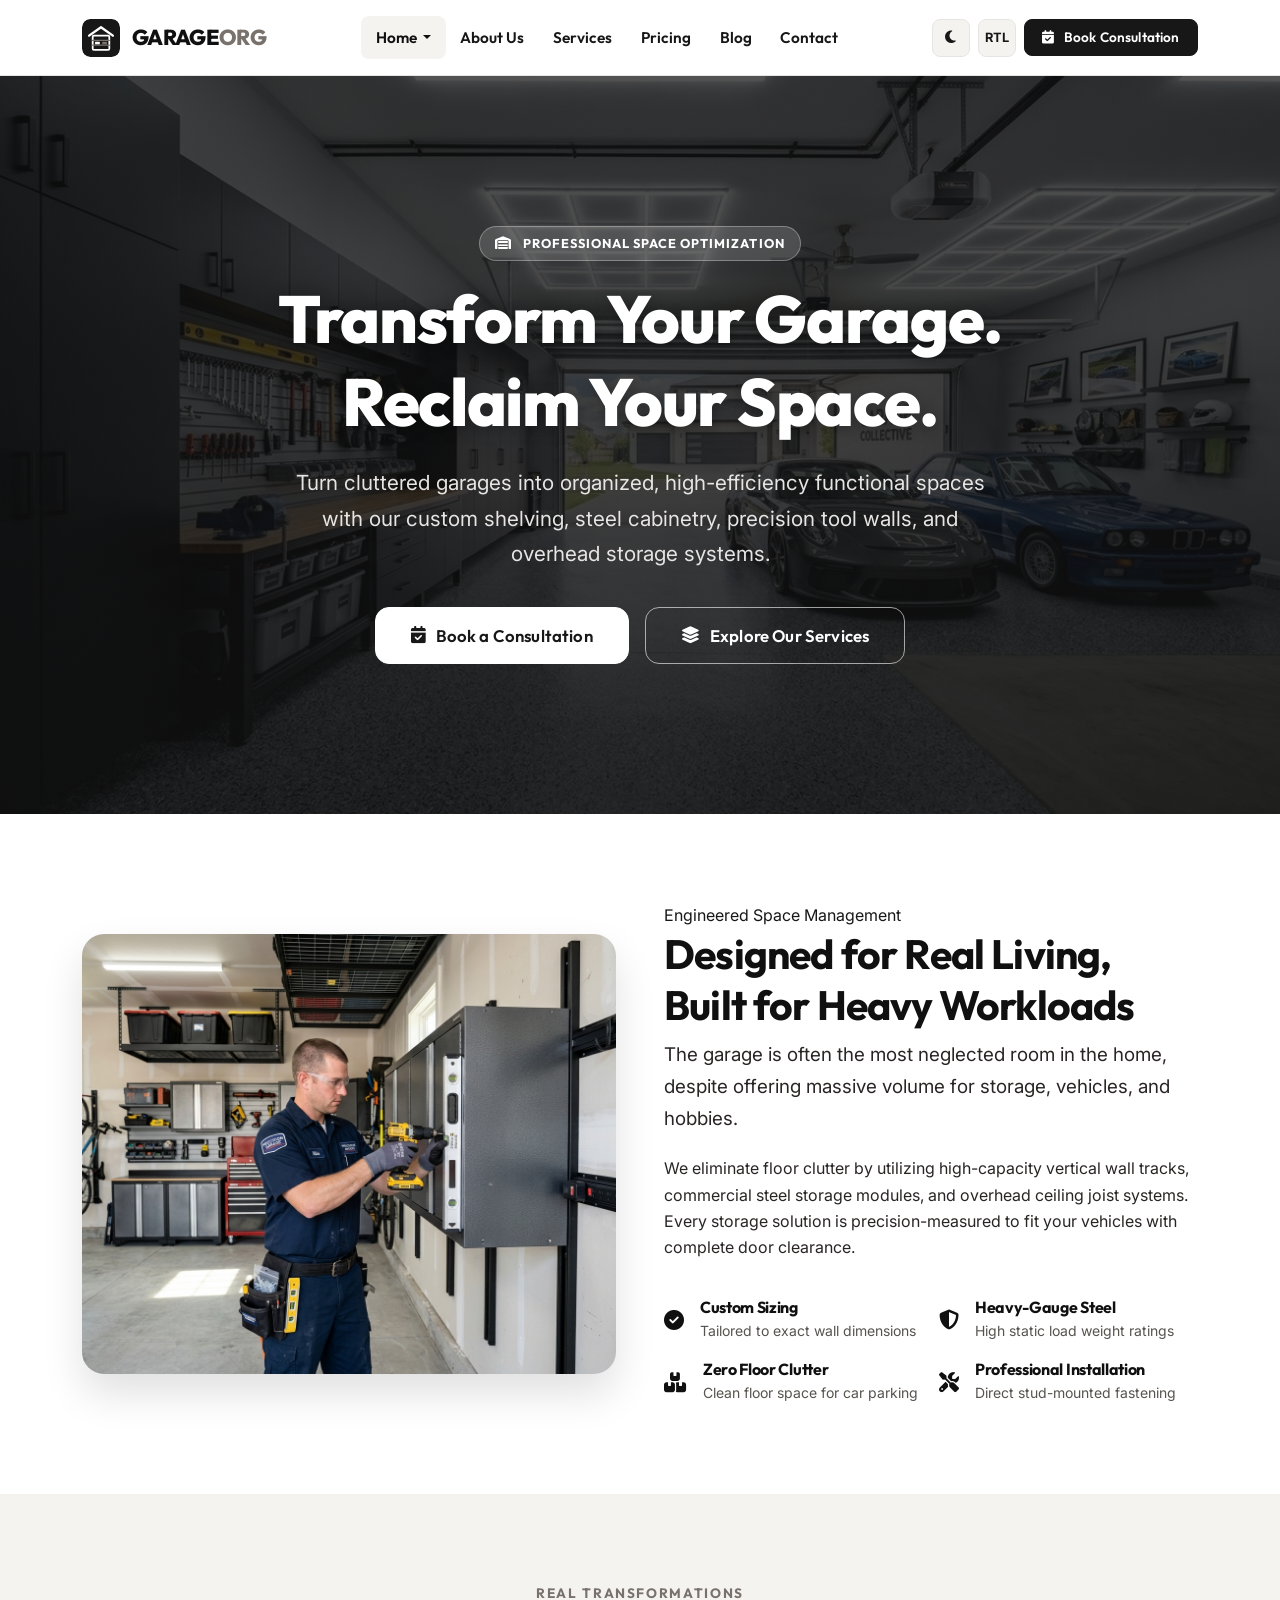
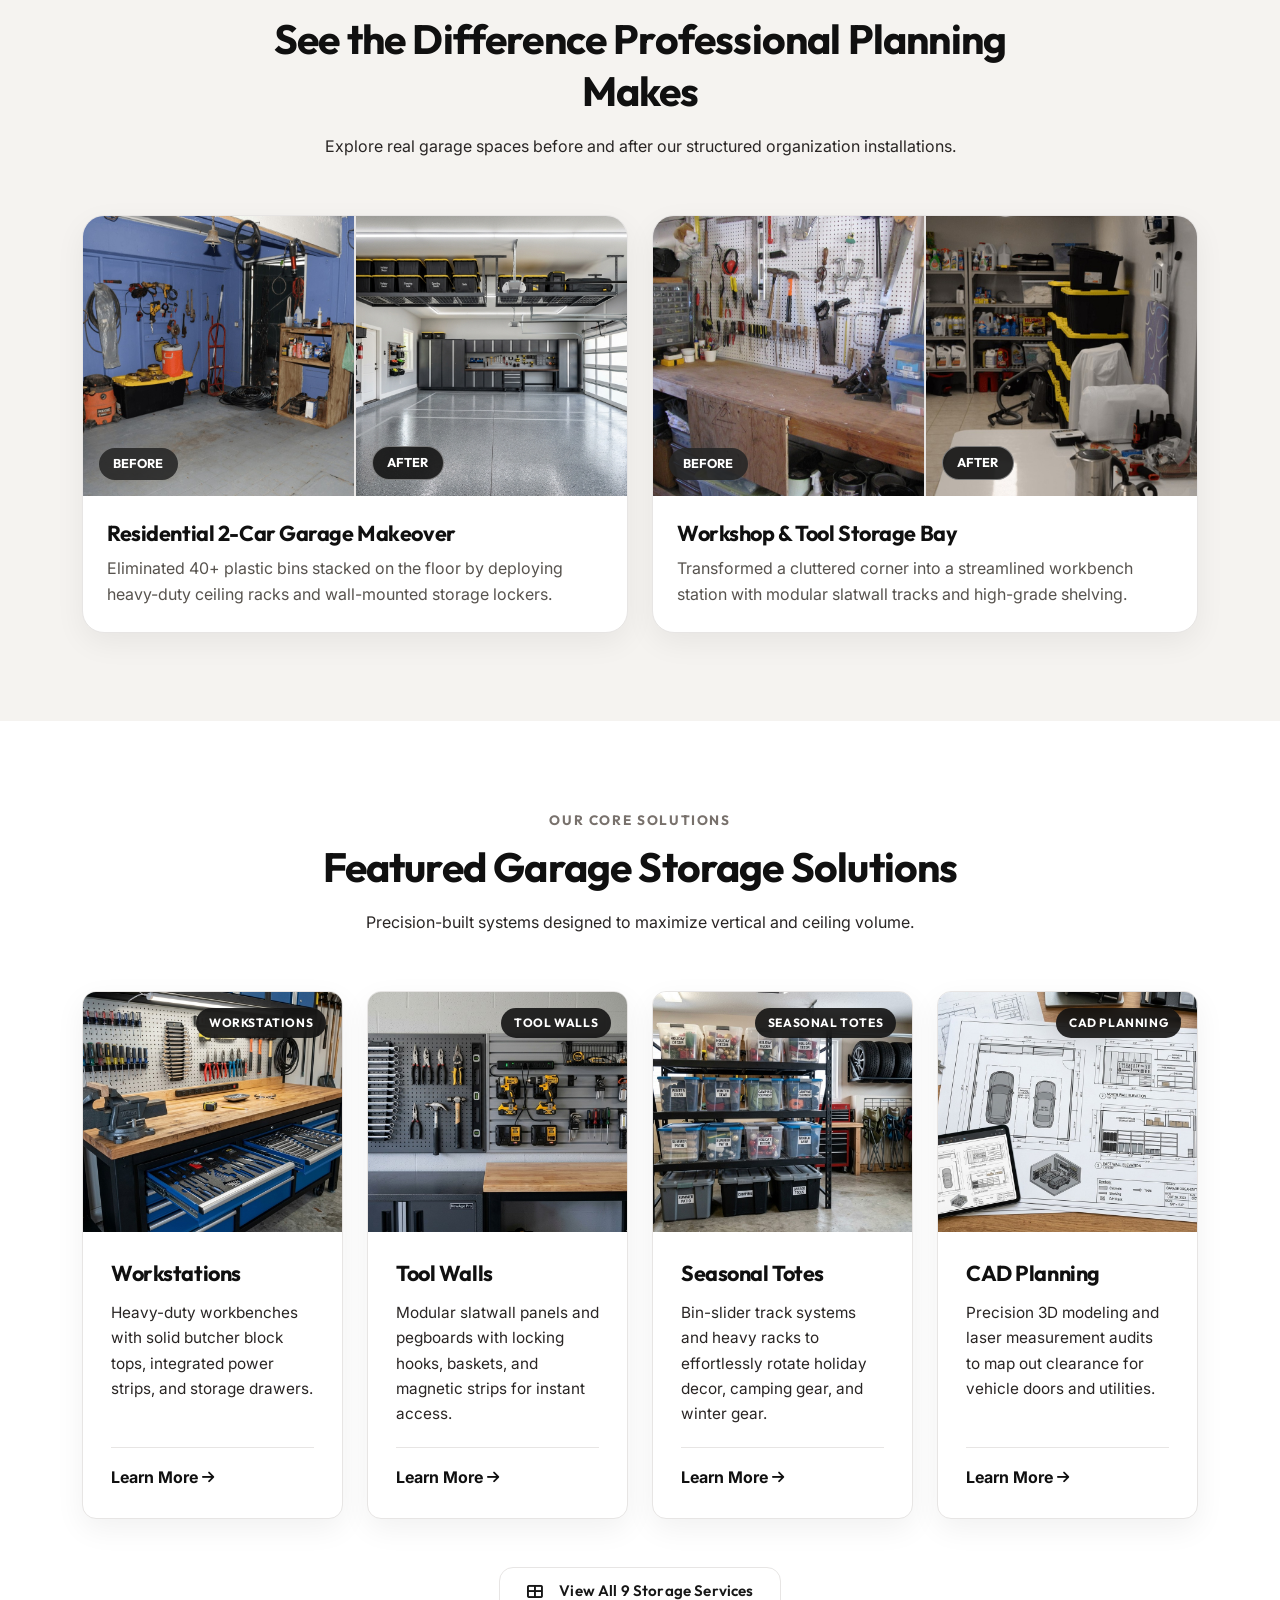
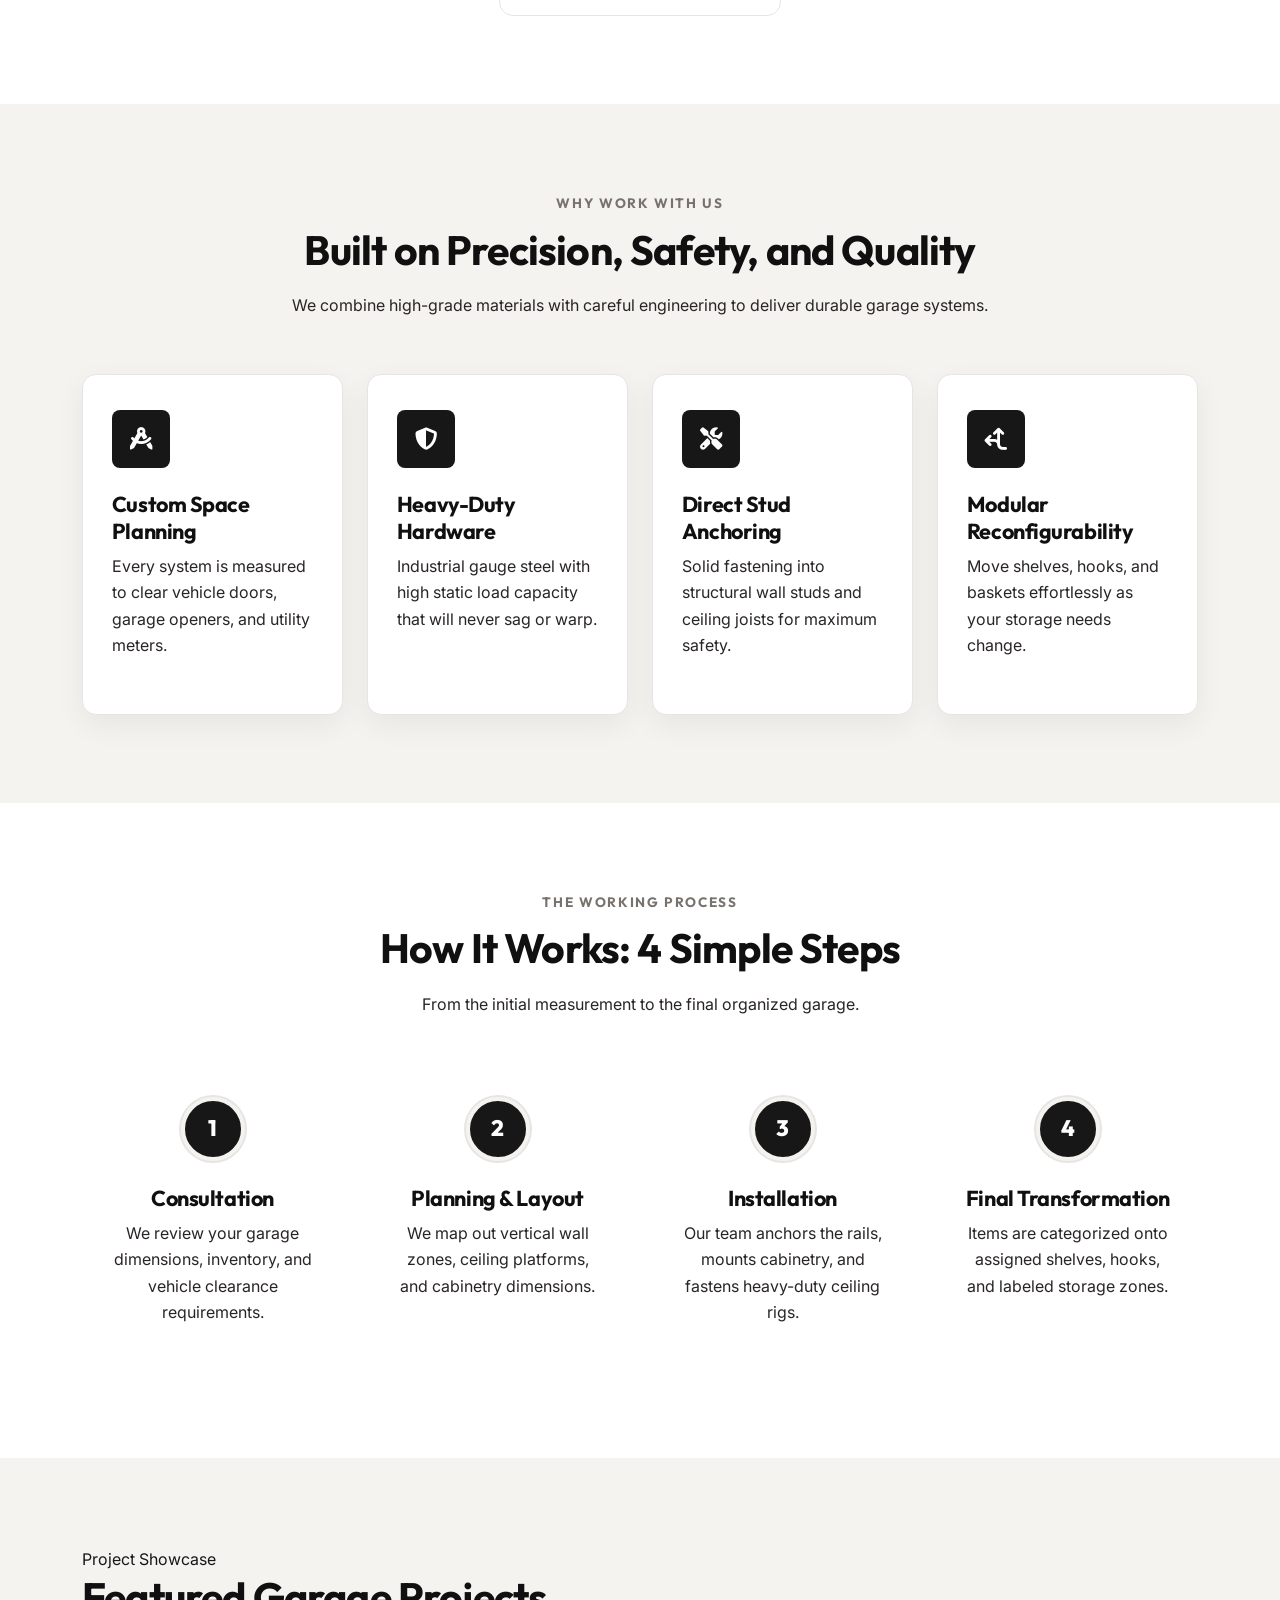
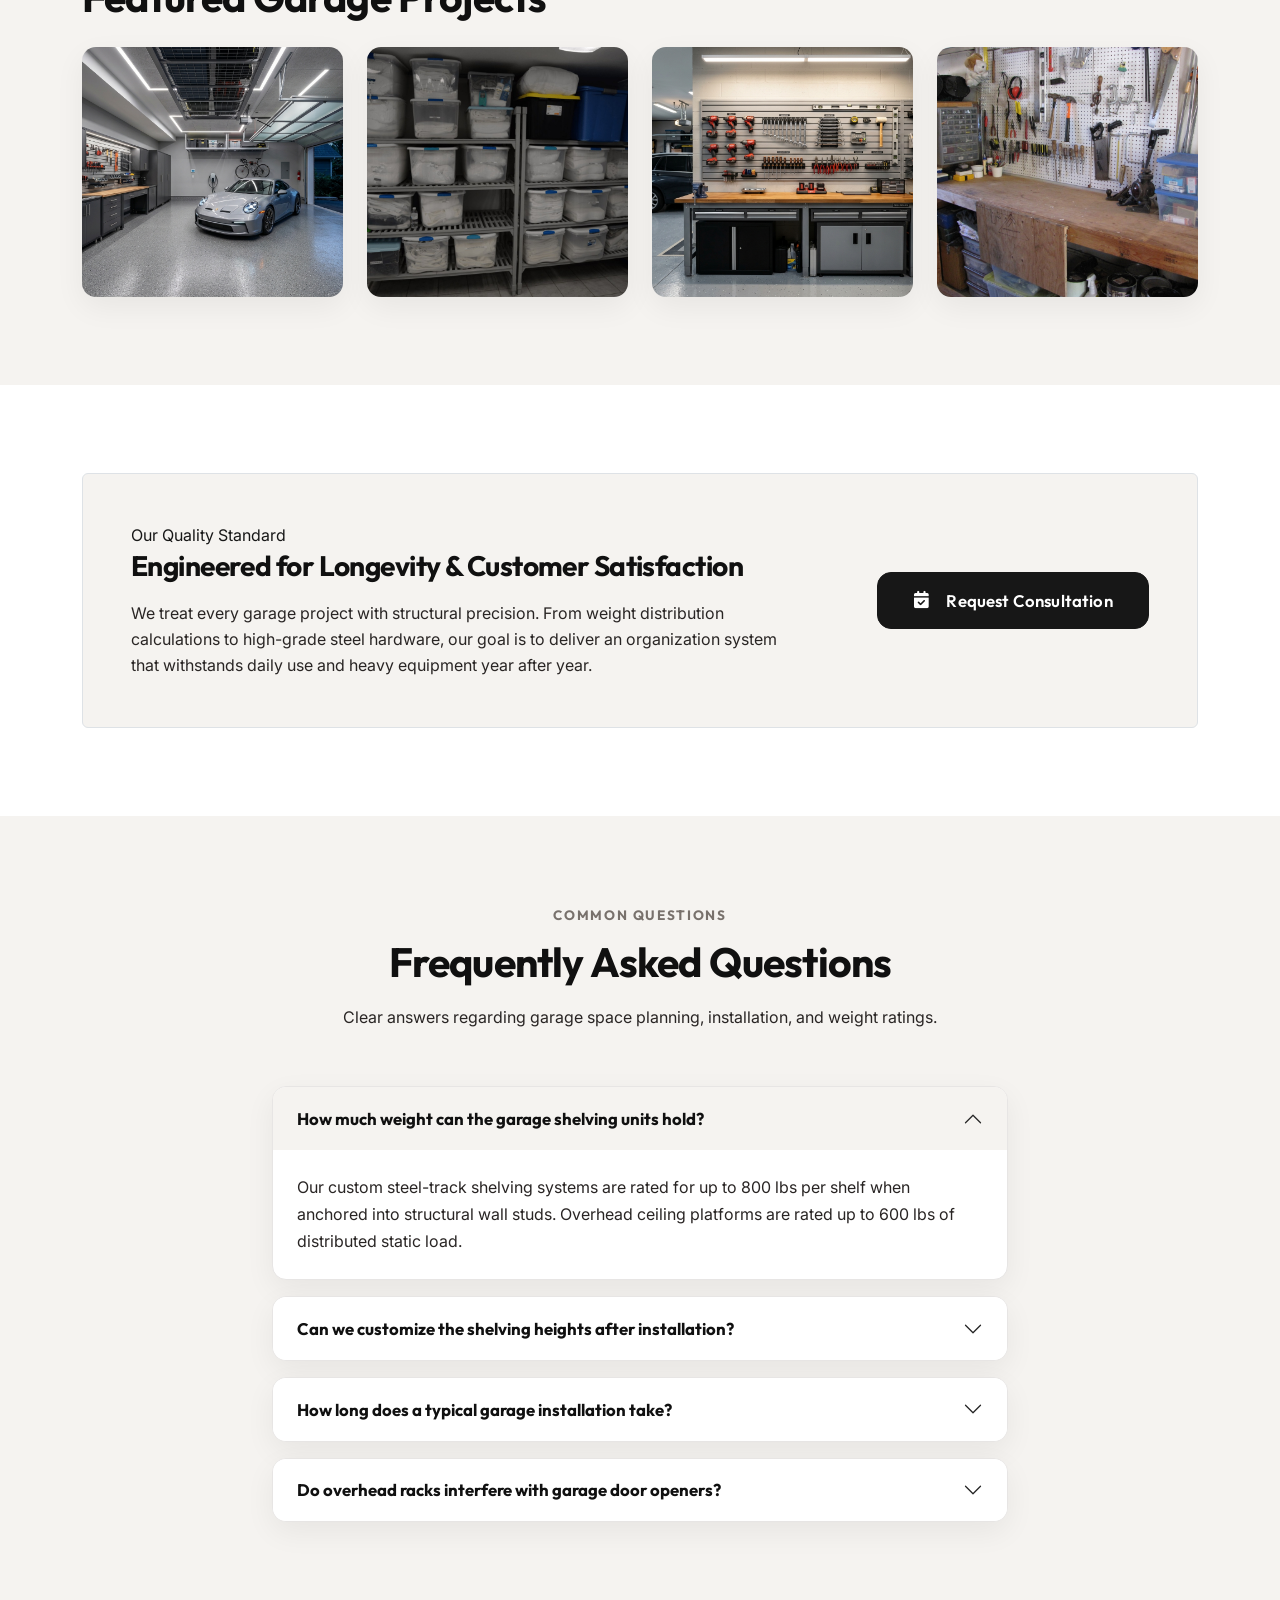
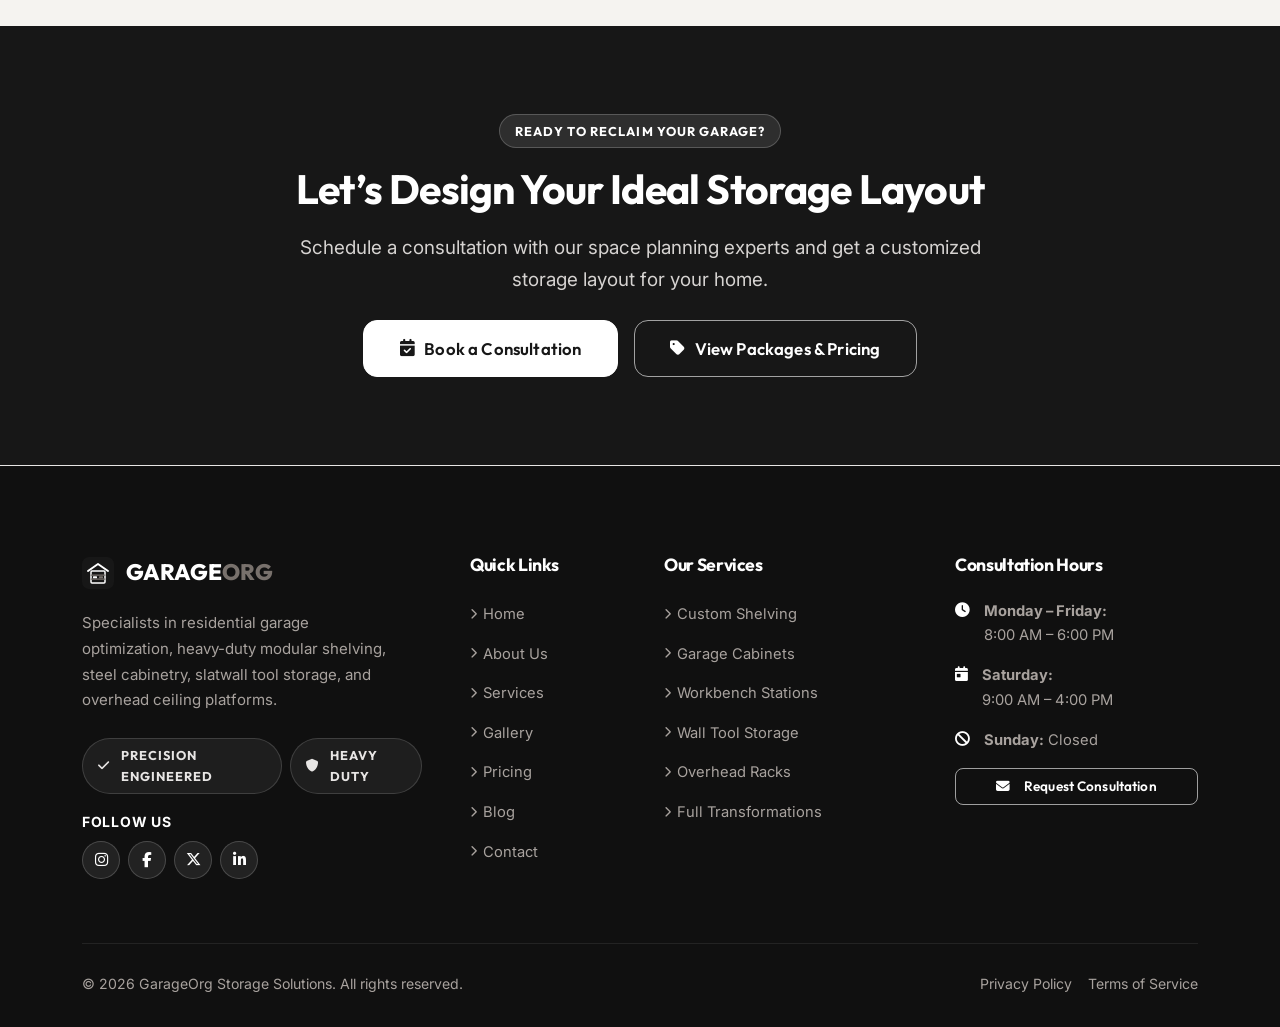
==== commit 46c29f7f: "updated message" ====
--- a/index.html
+++ b/index.html
@@ -117,8 +117,8 @@
         <div class="col-lg-6">
           <div class="position-relative"
             style="border-radius: var(--radius-lg); overflow: hidden; box-shadow: var(--card-hover-shadow);">
-            <img src="assets/images/home-intro.jpg"
-              alt="Organized residential garage interior with custom cabinets, heavy-duty shelving, and clean floor"
+            <img src="assets/images/technician-installing-storage.jpg"
+              alt="Professional technician installing heavy-duty steel garage cabinets and wall track storage system"
               class="w-100" style="height: 440px; object-fit: cover;">
           </div>
         </div>
@@ -199,7 +199,7 @@
                 <span class="ba-tag before">Before</span>
               </div>
               <div class="ba-image-item">
-                <img src="assets/images/after-1.jpg"
+                <img src="assets/images/after-makeover-2car-garage.jpg"
                   alt="Professionally organized residential 2-car garage after makeover with modular cabinets, overhead storage racks, and clean parking space">
                 <span class="ba-tag after">After</span>
               </div>
@@ -439,8 +439,8 @@
       <div class="row g-4">
         <div class="col-sm-6 col-lg-3">
           <div class="gallery-item" style="height: 250px;">
-            <img src="assets/images/home-gallery-1.jpg"
-              alt="Completed architectural garage transformation with custom cabinets, heavy-duty shelving, and clean flooring">
+            <img src="assets/images/architectural-bay-transformation.jpg"
+              alt="Completed architectural residential garage transformation with custom cabinets, overhead racks, and sleek parked car">
             <div class="gallery-item-overlay">
               <span class="gallery-item-title">Architectural Bay</span>
               <span class="gallery-item-cat">Full Transformation</span>
@@ -459,8 +459,8 @@
         </div>
         <div class="col-sm-6 col-lg-3">
           <div class="gallery-item" style="height: 250px;">
-            <img src="assets/images/home-gallery-3.jpg"
-              alt="Garage wall slatwall tool organizer with power drills, wrenches, screwdrivers, and hooks">
+            <img src="assets/images/tool-organizer-slatwall.jpg"
+              alt="Garage wall slatwall tool organizer with power drills, wrenches, screwdrivers, and workbench">
             <div class="gallery-item-overlay">
               <span class="gallery-item-title">Tool Organizer</span>
               <span class="gallery-item-cat">Slatwall Grid</span>
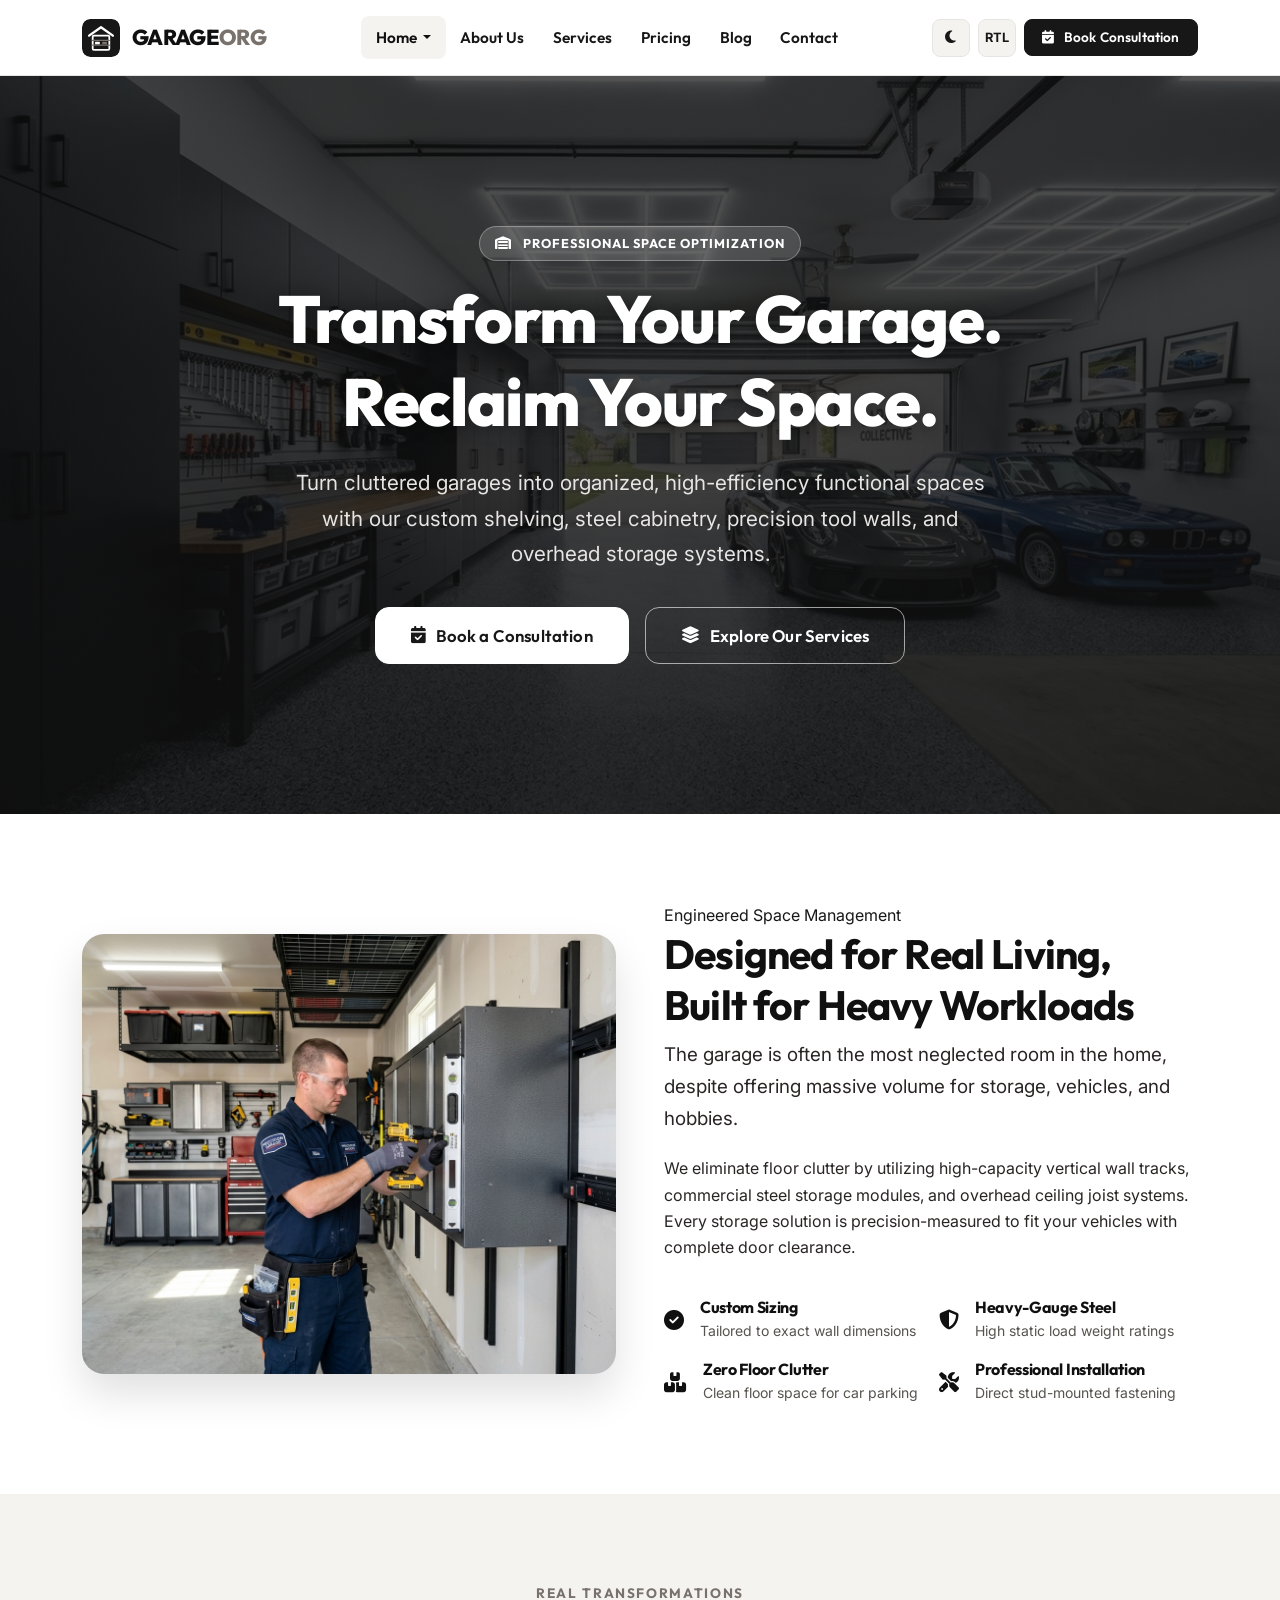
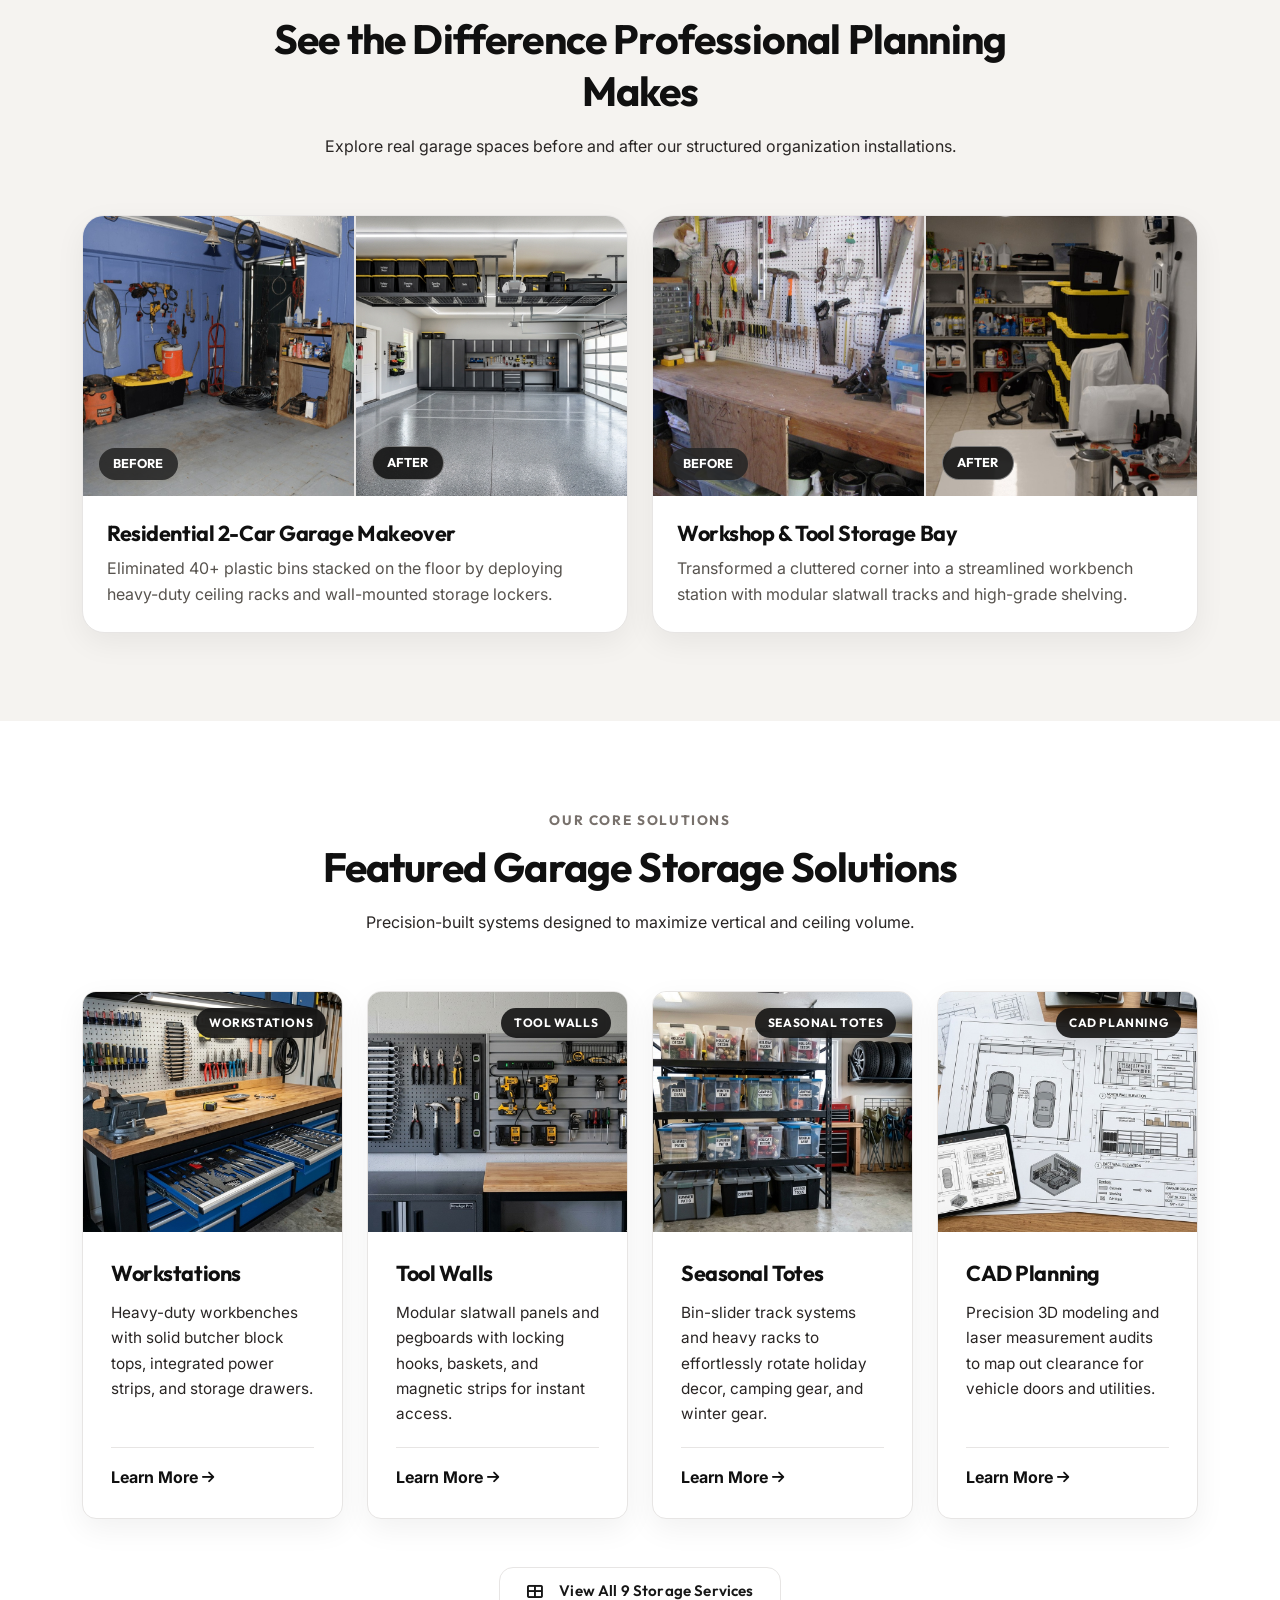
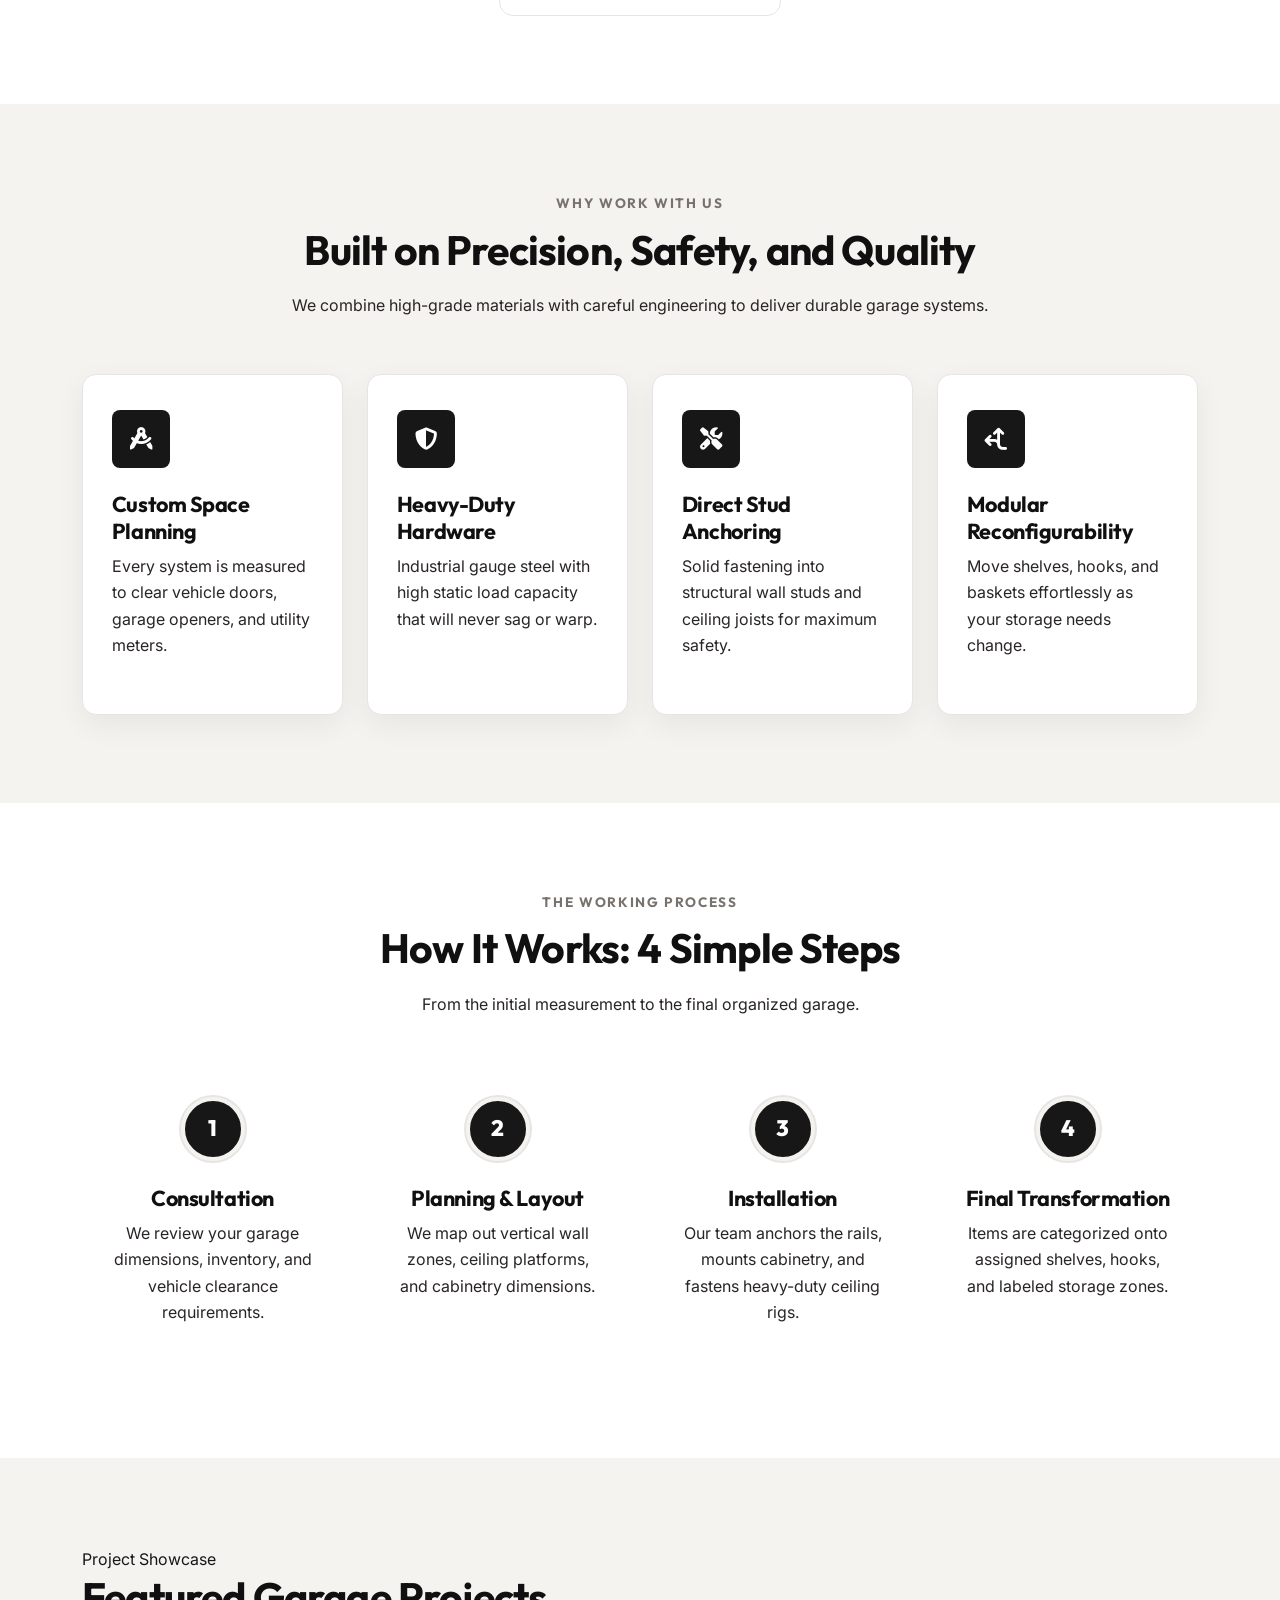
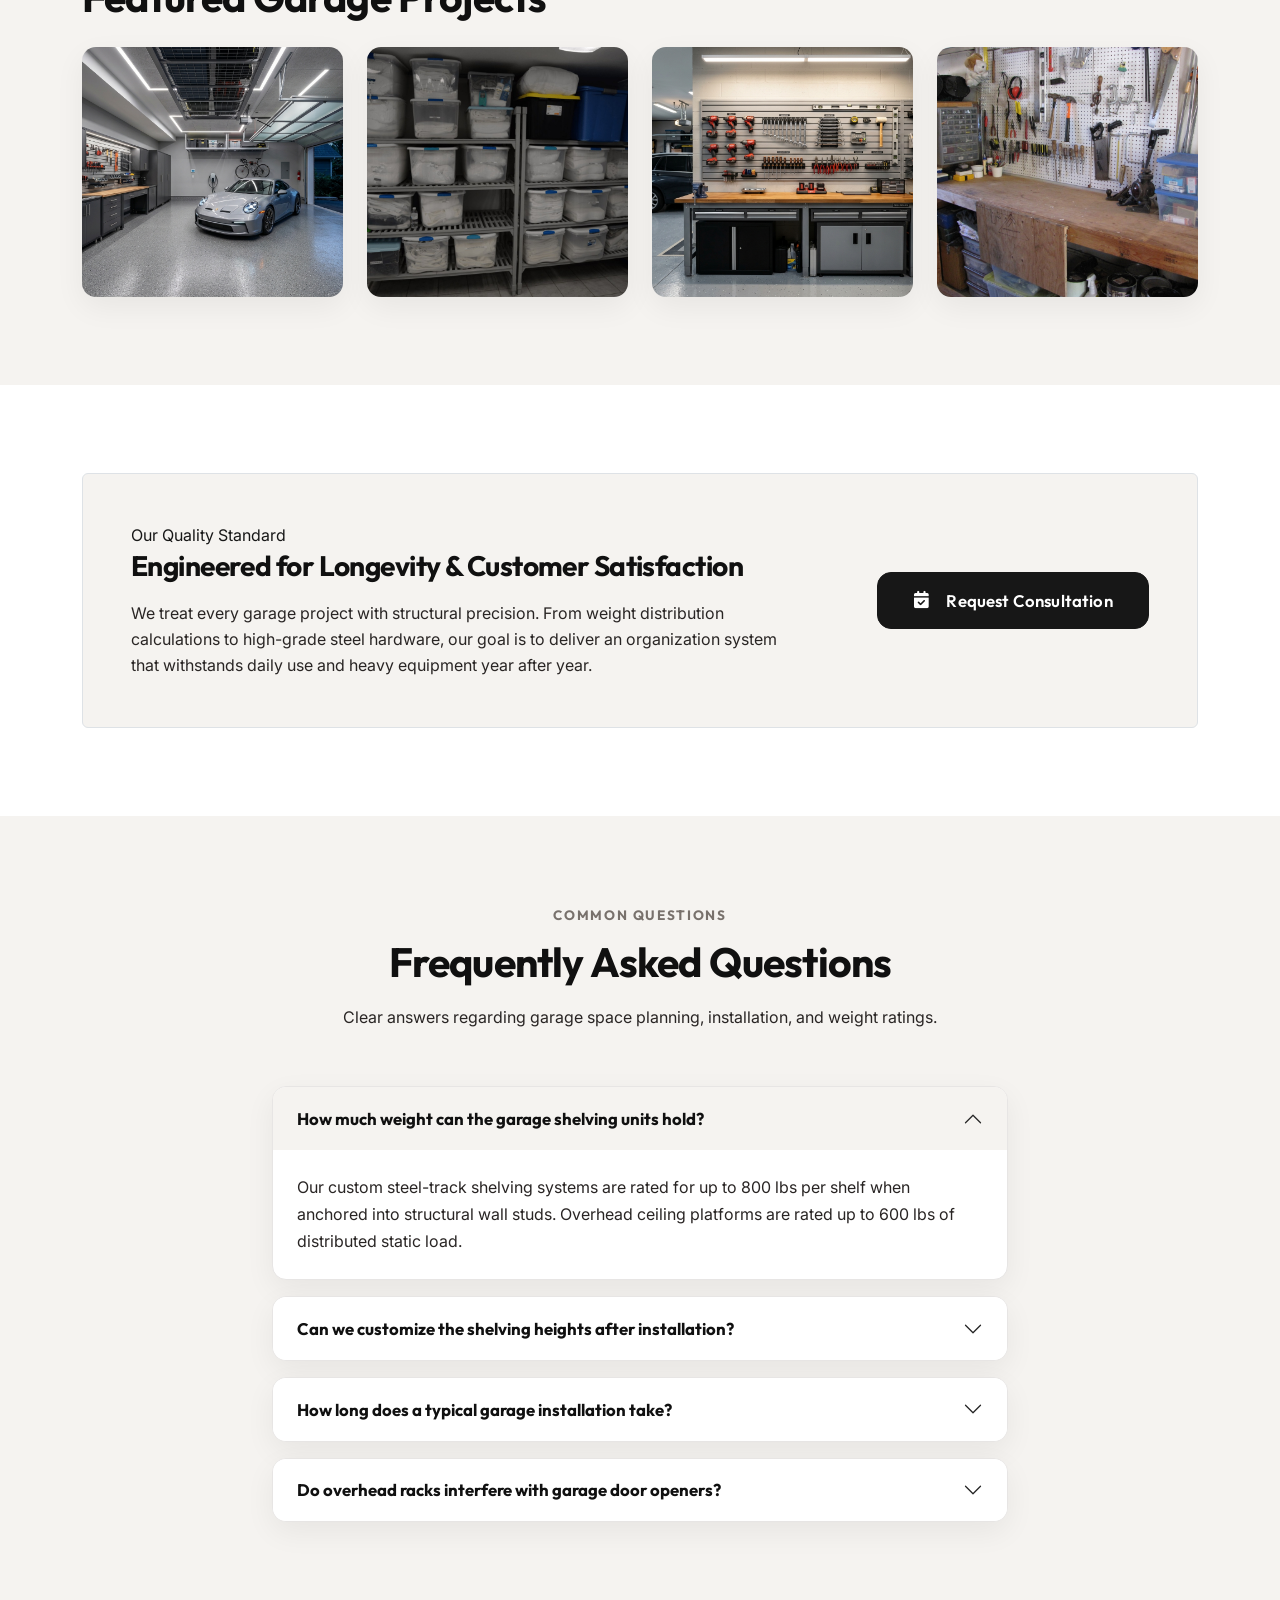
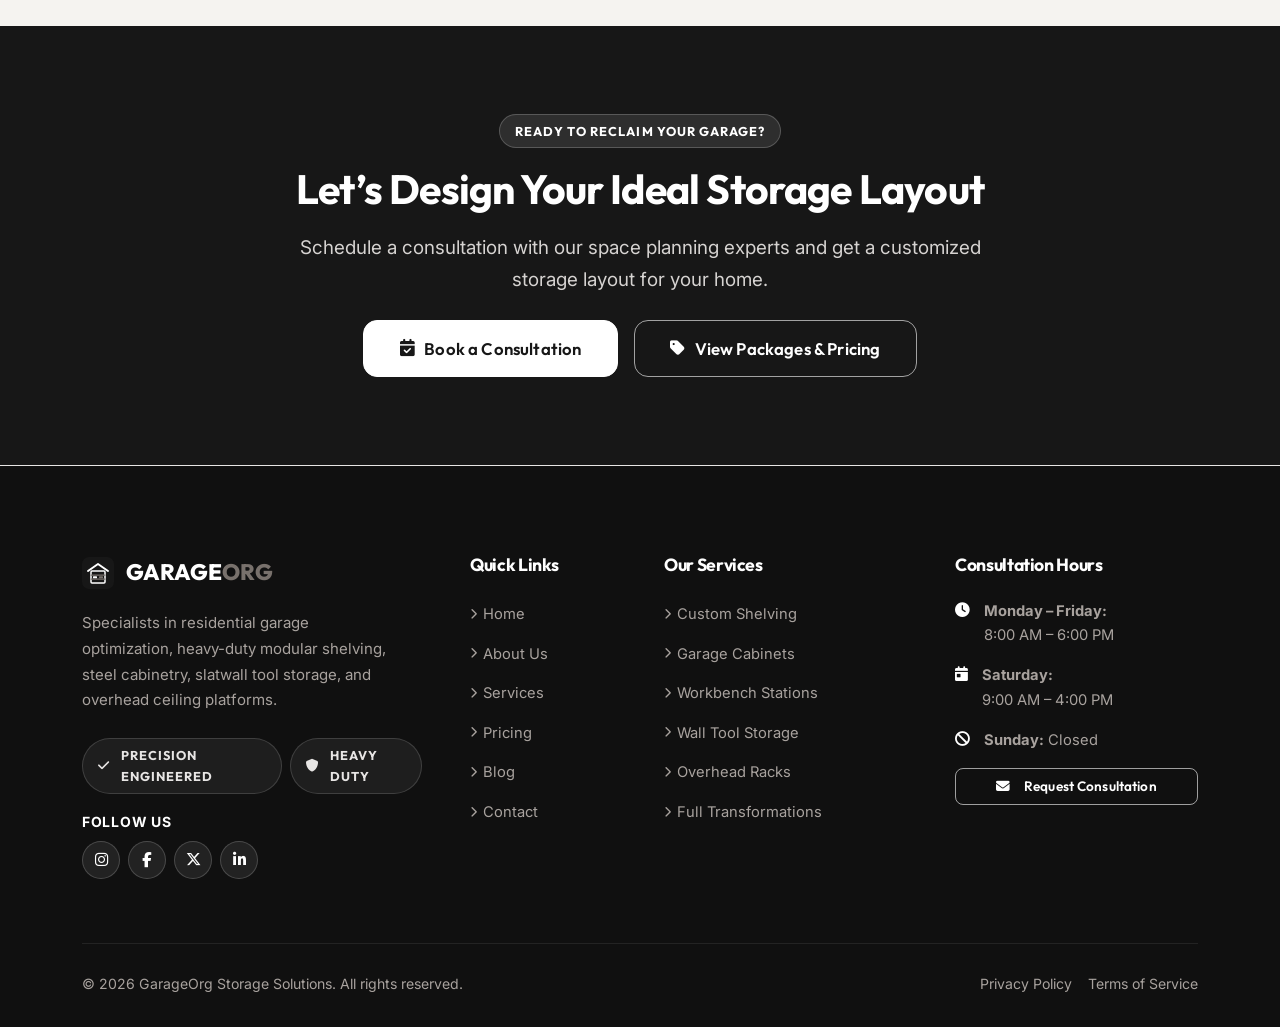
==== commit 9c12edd3: "updated message" ====
--- a/index.html
+++ b/index.html
@@ -680,7 +680,6 @@
             <li><a href="index.html"><i class="fas fa-chevron-right fa-xs"></i> Home</a></li>
             <li><a href="about.html"><i class="fas fa-chevron-right fa-xs"></i> About Us</a></li>
             <li><a href="services.html"><i class="fas fa-chevron-right fa-xs"></i> Services</a></li>
-            <li><a href="gallery.html"><i class="fas fa-chevron-right fa-xs"></i> Gallery</a></li>
             <li><a href="pricing.html"><i class="fas fa-chevron-right fa-xs"></i> Pricing</a></li>
             <li><a href="blog.html"><i class="fas fa-chevron-right fa-xs"></i> Blog</a></li>
             <li><a href="contact.html"><i class="fas fa-chevron-right fa-xs"></i> Contact</a></li>
--- a/assets/css/style.css
+++ b/assets/css/style.css
@@ -1765,6 +1765,46 @@
   border-color: #262626;
 }
 
+/* Select Styling & High-Contrast Chevron Dropdown Button */
+.form-select {
+  appearance: none;
+  -webkit-appearance: none;
+  -moz-appearance: none;
+  background-repeat: no-repeat !important;
+  background-size: 16px 12px !important;
+  background-position: right 1.15rem center !important;
+  padding-right: 2.85rem !important;
+  padding-left: 1.1rem !important;
+  background-image: url("data:image/svg+xml,%3csvg xmlns='http://www.w3.org/2000/svg' viewBox='0 0 16 16'%3e%3cpath fill='none' stroke='%23171717' stroke-linecap='round' stroke-linejoin='round' stroke-width='2' d='m2 5 6 6 6-6'/%3e%3c/svg%3e") !important;
+  cursor: pointer;
+}
+
+[data-theme="dark"] .form-select {
+  background-image: url("data:image/svg+xml,%3csvg xmlns='http://www.w3.org/2000/svg' viewBox='0 0 16 16'%3e%3cpath fill='none' stroke='%23FFFFFF' stroke-linecap='round' stroke-linejoin='round' stroke-width='2' d='m2 5 6 6 6-6'/%3e%3c/svg%3e") !important;
+}
+
+/* Ensure Dropdown Options have Solid High-Contrast Visibility in Both Modes */
+.form-select option {
+  background-color: #FFFFFF;
+  color: #171717;
+  padding: 8px 12px;
+}
+
+[data-theme="dark"] .form-select option {
+  background-color: #212121;
+  color: #FFFFFF;
+}
+
+.form-select option:first-child,
+.form-select option[value=""] {
+  color: #78716C;
+}
+
+[data-theme="dark"] .form-select option:first-child,
+[data-theme="dark"] .form-select option[value=""] {
+  color: #F5F3F0;
+}
+
 /* Map Container Styling */
 .map-container {
   width: 100%;
@@ -2139,6 +2179,42 @@
   text-align: right;
 }
 
+/* RTL Form Inputs & Phone Number Placeholder Alignment (Desktop & Mobile) */
+[dir="rtl"] .form-control,
+[dir="rtl"] .form-select,
+[dir="rtl"] textarea.form-control,
+[dir="rtl"] input[type="tel"],
+[dir="rtl"] input[type="text"],
+[dir="rtl"] input[type="email"] {
+  text-align: right !important;
+  direction: rtl;
+}
+
+[dir="rtl"] input[type="tel"]::placeholder,
+[dir="rtl"] input[type="tel"]::-webkit-input-placeholder,
+[dir="rtl"] input[type="tel"]::-moz-placeholder,
+[dir="rtl"] input[type="tel"]:-ms-input-placeholder,
+[dir="rtl"] #contactPhone::placeholder,
+[dir="rtl"] #contactPhone::-webkit-input-placeholder,
+[dir="rtl"] #contactPhone::-moz-placeholder,
+[dir="rtl"] #contactPhone:-ms-input-placeholder {
+  text-align: right !important;
+  direction: rtl;
+}
+
+/* RTL Primary Service Interest Dropdown Button (Flipped to Left with Ample Clearance) */
+[dir="rtl"] .form-select {
+  background-position: left 1.15rem center !important;
+  padding-left: 2.85rem !important;
+  padding-right: 1.1rem !important;
+  background-image: url("data:image/svg+xml,%3csvg xmlns='http://www.w3.org/2000/svg' viewBox='0 0 16 16'%3e%3cpath fill='none' stroke='%23171717' stroke-linecap='round' stroke-linejoin='round' stroke-width='2' d='m2 5 6 6 6-6'/%3e%3c/svg%3e") !important;
+}
+
+[data-theme="dark"][dir="rtl"] .form-select,
+[dir="rtl"][data-theme="dark"] .form-select {
+  background-image: url("data:image/svg+xml,%3csvg xmlns='http://www.w3.org/2000/svg' viewBox='0 0 16 16'%3e%3cpath fill='none' stroke='%23FFFFFF' stroke-linecap='round' stroke-linejoin='round' stroke-width='2' d='m2 5 6 6 6-6'/%3e%3c/svg%3e") !important;
+}
+
 /* ==========================================================================
    RESPONSIVE ADJUSTMENTS
    ========================================================================== */
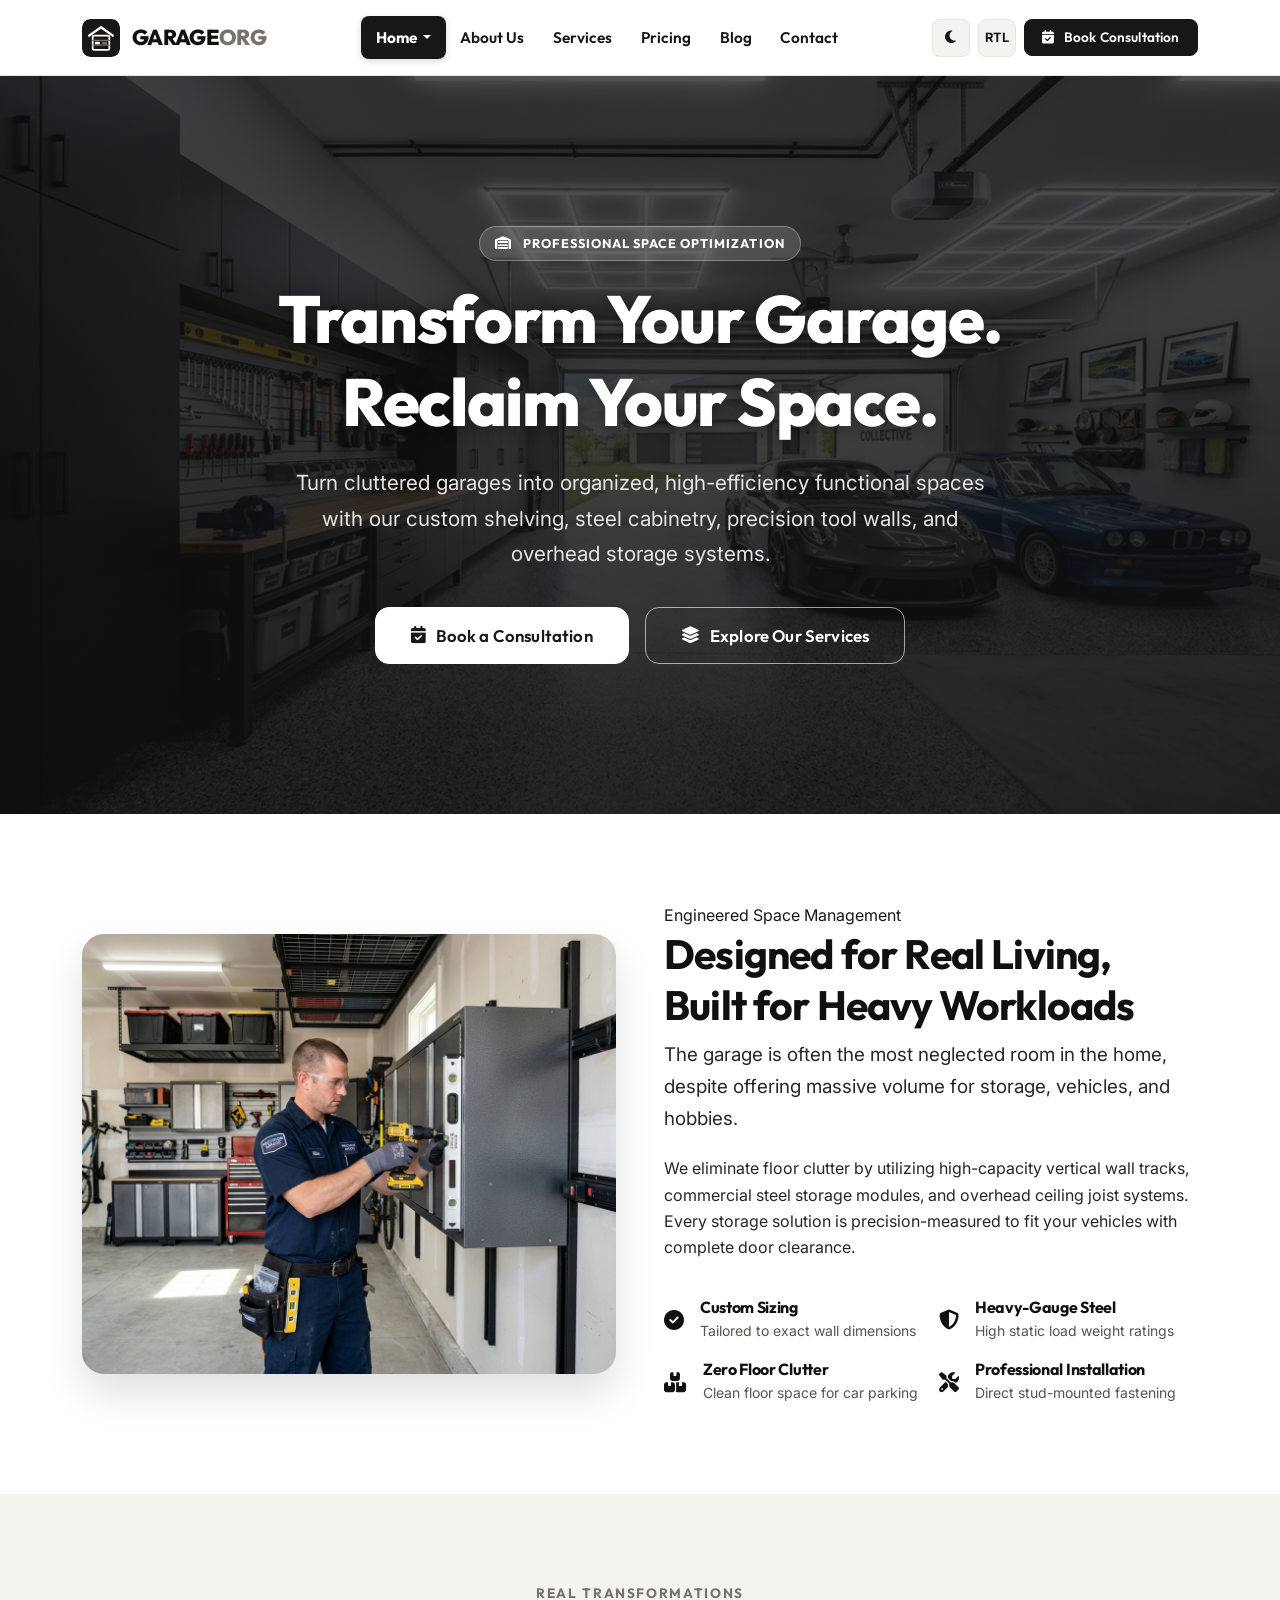
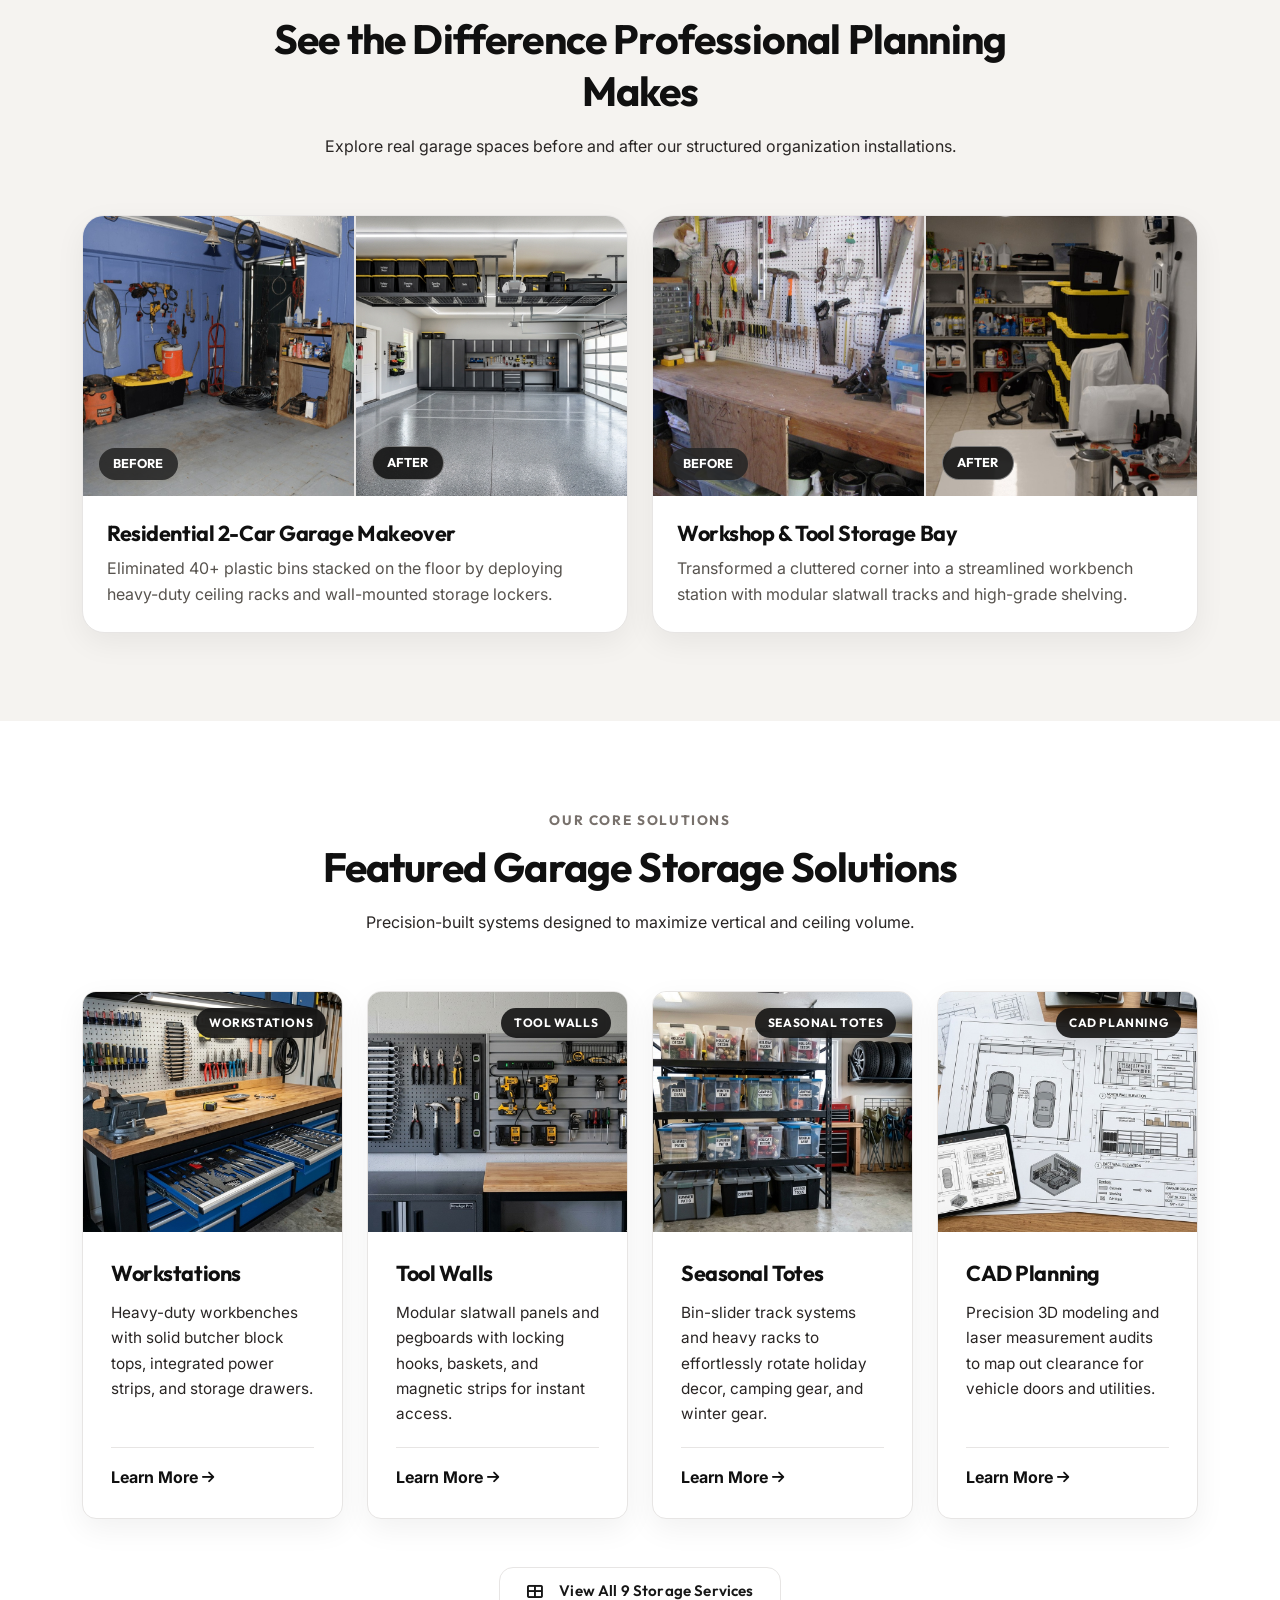
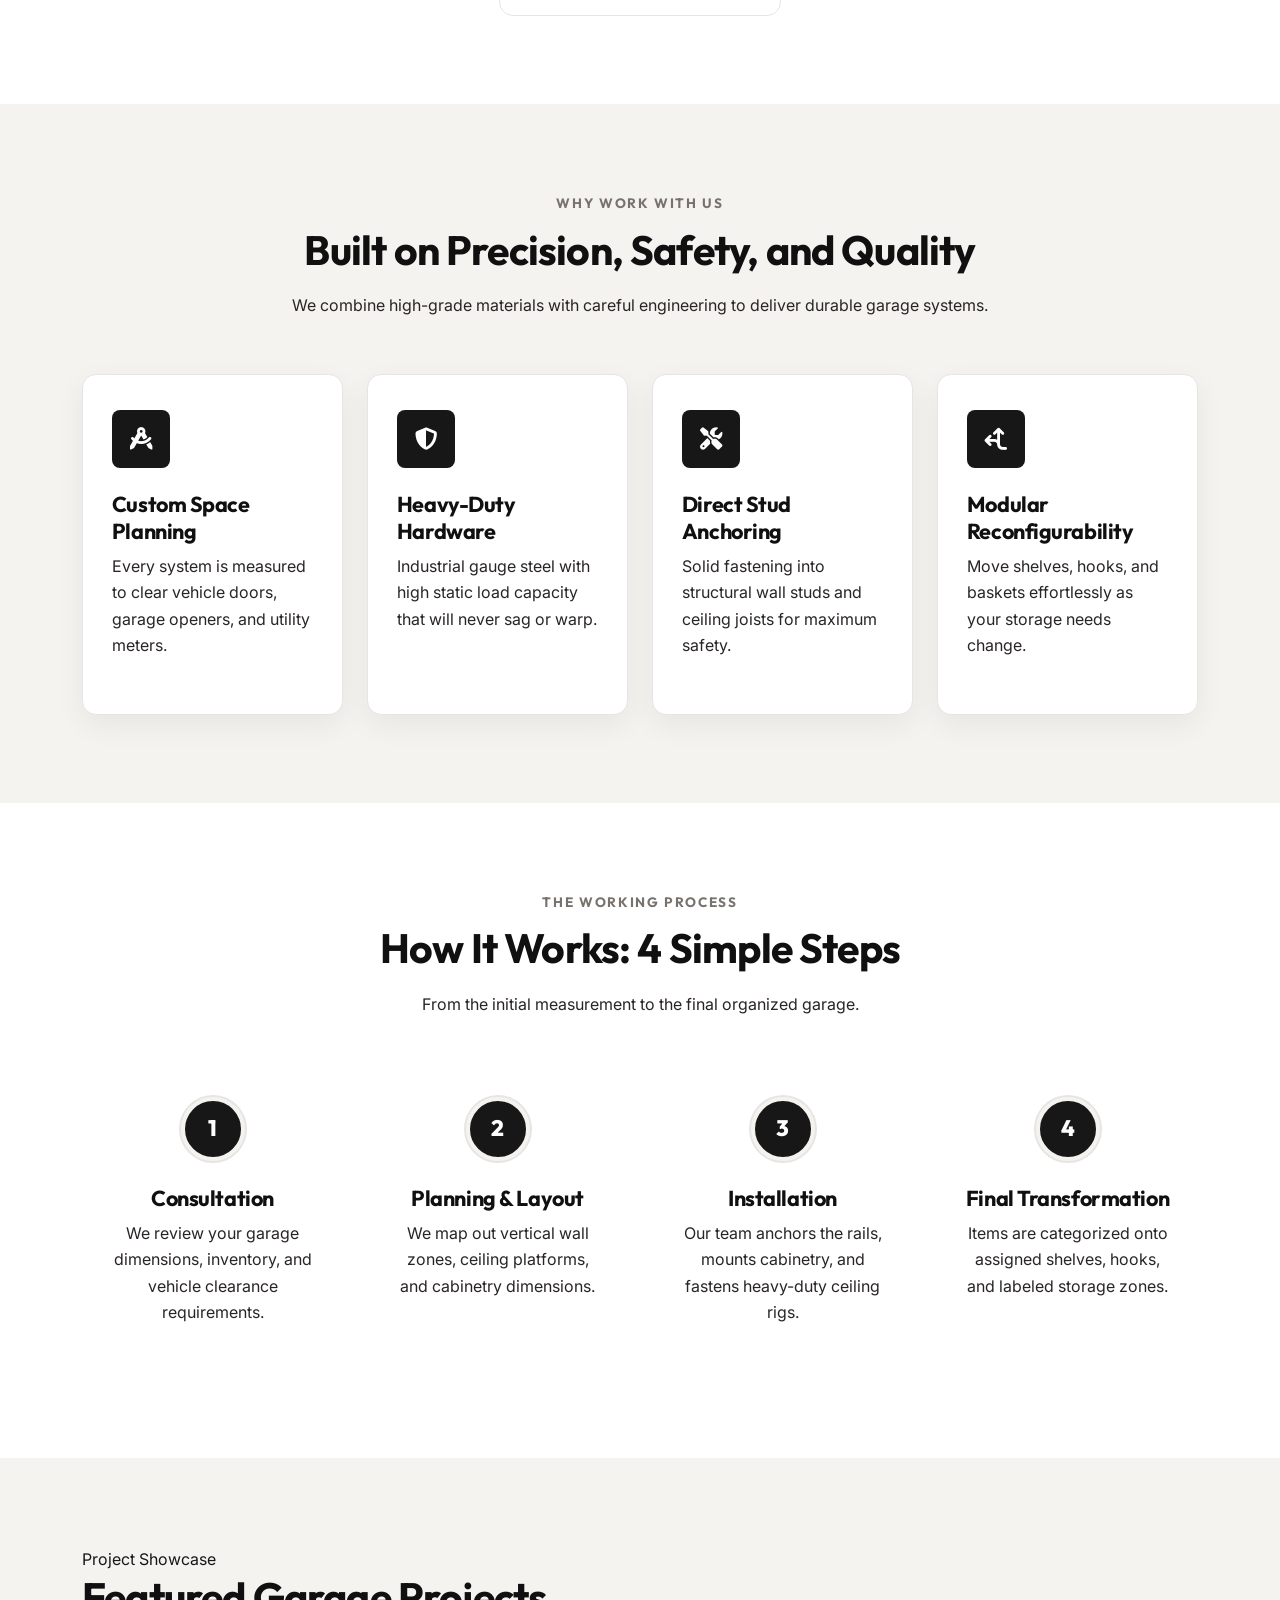
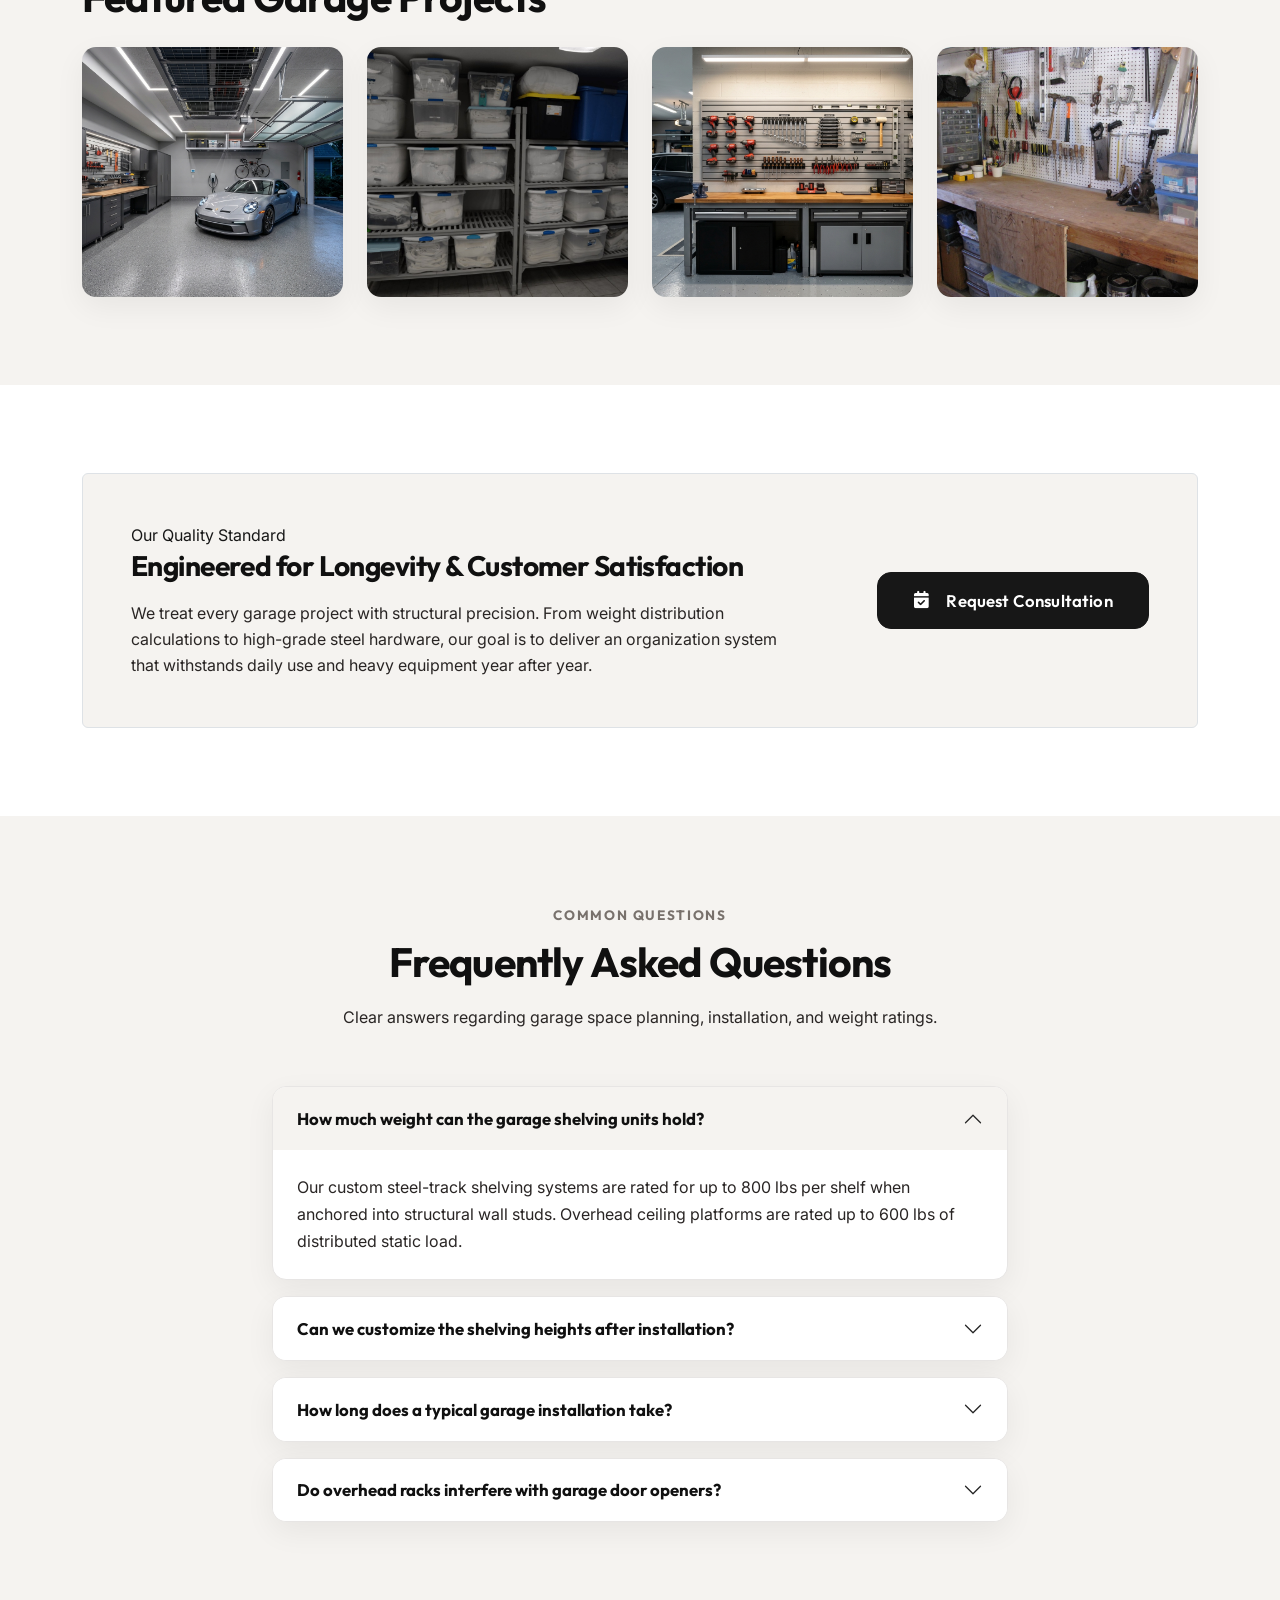
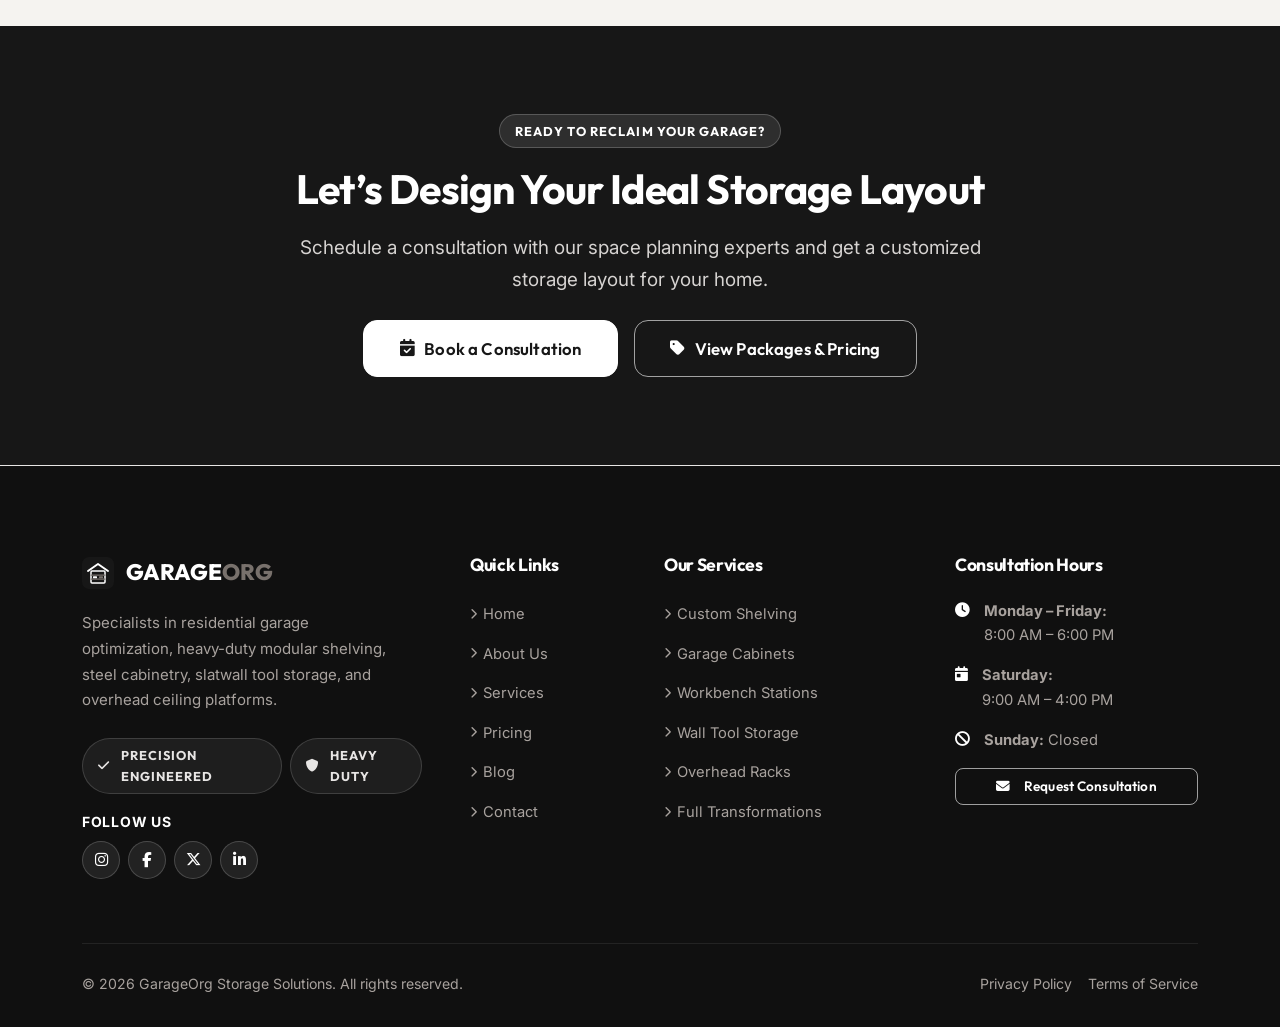
==== commit 95605f72: "updated message" ====
--- a/index.html
+++ b/index.html
@@ -630,10 +630,10 @@
       <div class="row g-4 g-lg-5">
         <!-- Col 1: Brand -->
         <div class="col-lg-4 col-md-6">
-          <div class="footer-brand-title">
+          <a href="index.html" class="footer-brand-title" aria-label="GarageOrg Home">
             <img src="assets/images/favicon.svg" alt="GarageOrg" style="width: 32px; height: 32px;">
             <span>GARAGE<span style="color: var(--warm-gray);">ORG</span></span>
-          </div>
+          </a>
           <p class="footer-desc">
             Specialists in residential garage optimization, heavy-duty modular shelving, steel cabinetry, slatwall tool
             storage, and overhead ceiling platforms.
--- a/assets/css/style.css
+++ b/assets/css/style.css
@@ -243,16 +243,38 @@
   transition: all var(--transition-fast);
 }
 
-.site-navbar .nav-link:hover,
+.site-navbar .nav-link:hover {
+  color: var(--text-heading) !important;
+  background-color: rgba(0, 0, 0, 0.05);
+}
+
 .site-navbar .nav-link.active {
-  color: var(--text-heading) !important;
-  background-color: var(--bg-surface);
-}
-
-[data-theme="dark"] .site-navbar .nav-link:hover,
+  color: #FFFFFF !important;
+  background-color: var(--primary-black) !important;
+  font-weight: 700;
+  box-shadow: 0 2px 6px rgba(0, 0, 0, 0.16);
+}
+
+.site-navbar .nav-link.active:hover {
+  color: #FFFFFF !important;
+  background-color: var(--primary-black) !important;
+}
+
+[data-theme="dark"] .site-navbar .nav-link:hover {
+  background-color: rgba(255, 255, 255, 0.08);
+  color: #FFFFFF !important;
+}
+
 [data-theme="dark"] .site-navbar .nav-link.active {
-  background-color: var(--bg-elevated);
-  color: #FFFFFF !important;
+  background-color: #FFFFFF !important;
+  color: #101010 !important;
+  font-weight: 700;
+  box-shadow: 0 2px 8px rgba(255, 255, 255, 0.15);
+}
+
+[data-theme="dark"] .site-navbar .nav-link.active:hover {
+  background-color: #FFFFFF !important;
+  color: #101010 !important;
 }
 
 /* Dropdown styling */
@@ -288,10 +310,10 @@
 }
 
 .site-navbar .dropdown-item.active {
-  background-color: #E7E5E4;
-  color: #101010 !important;
+  background-color: var(--primary-black);
+  color: #FFFFFF !important;
   font-weight: 700;
-  border-left-color: #171717;
+  border-left-color: var(--warm-gray);
 }
 
 [dir="rtl"] .site-navbar .dropdown-item {
@@ -326,10 +348,10 @@
 }
 
 [data-theme="dark"] .site-navbar .dropdown-item.active {
-  background-color: #333333;
-  color: #FFFFFF !important;
+  background-color: #FFFFFF;
+  color: #101010 !important;
   font-weight: 700;
-  border-left-color: #FFFFFF;
+  border-left-color: var(--warm-gray);
 }
 
 [dir="rtl"][data-theme="dark"] .site-navbar .dropdown-item.active {
@@ -807,33 +829,47 @@
   align-items: center;
   justify-content: center;
   background-size: cover;
-  background-position: center;
+  background-position: center center;
+  background-repeat: no-repeat;
   color: #FFFFFF;
   text-align: center;
+  overflow: hidden;
+  transition: background-image 0.4s ease-in-out;
 }
 
 .inner-hero-overlay {
   position: absolute;
   inset: 0;
-  background: rgba(0, 0, 0, 0.45);
+  background: linear-gradient(180deg, rgba(15, 23, 42, 0.42) 0%, rgba(15, 23, 42, 0.62) 100%);
   z-index: 1;
 }
 
 .inner-hero-content {
   position: relative;
   z-index: 2;
-  max-width: 800px;
+  max-width: 900px;
   margin: 0 auto;
 }
 
 .inner-hero h1,
 .inner-hero-title {
   color: #FFFFFF !important;
-  font-size: clamp(2.3rem, 4.5vw, 3.4rem);
+  font-size: clamp(1.9rem, 4vw, 3.2rem);
   font-weight: 800;
   letter-spacing: -0.02em;
   margin-bottom: 0.6rem;
-  text-shadow: 0 2px 10px rgba(0, 0, 0, 0.5);
+  text-shadow: 0 2px 12px rgba(0, 0, 0, 0.65);
+}
+
+@media (max-width: 768px) {
+  .inner-hero {
+    min-height: 220px;
+    padding: 3.5rem 1.25rem;
+  }
+  .inner-hero h1,
+  .inner-hero-title {
+    font-size: clamp(1.6rem, 5.5vw, 2.2rem);
+  }
 }
 
 .breadcrumb-wrap {
@@ -1973,15 +2009,31 @@
   position: relative;
 }
 
+.footer-brand,
 .footer-brand-title {
   font-family: var(--font-heading);
   font-size: 1.4rem;
   font-weight: 800;
-  color: #FFFFFF;
-  display: flex;
+  color: #FFFFFF !important;
+  display: inline-flex;
   align-items: center;
   gap: 0.75rem;
   margin-bottom: 1.2rem;
+  text-decoration: none !important;
+  cursor: pointer;
+  transition: opacity var(--transition-fast), transform var(--transition-fast);
+}
+
+.footer-brand:hover,
+.footer-brand-title:hover {
+  opacity: 0.88;
+  color: #FFFFFF !important;
+  transform: translateY(-1px);
+}
+
+.footer-brand span,
+.footer-brand-title span {
+  color: #FFFFFF;
 }
 
 .footer-desc {
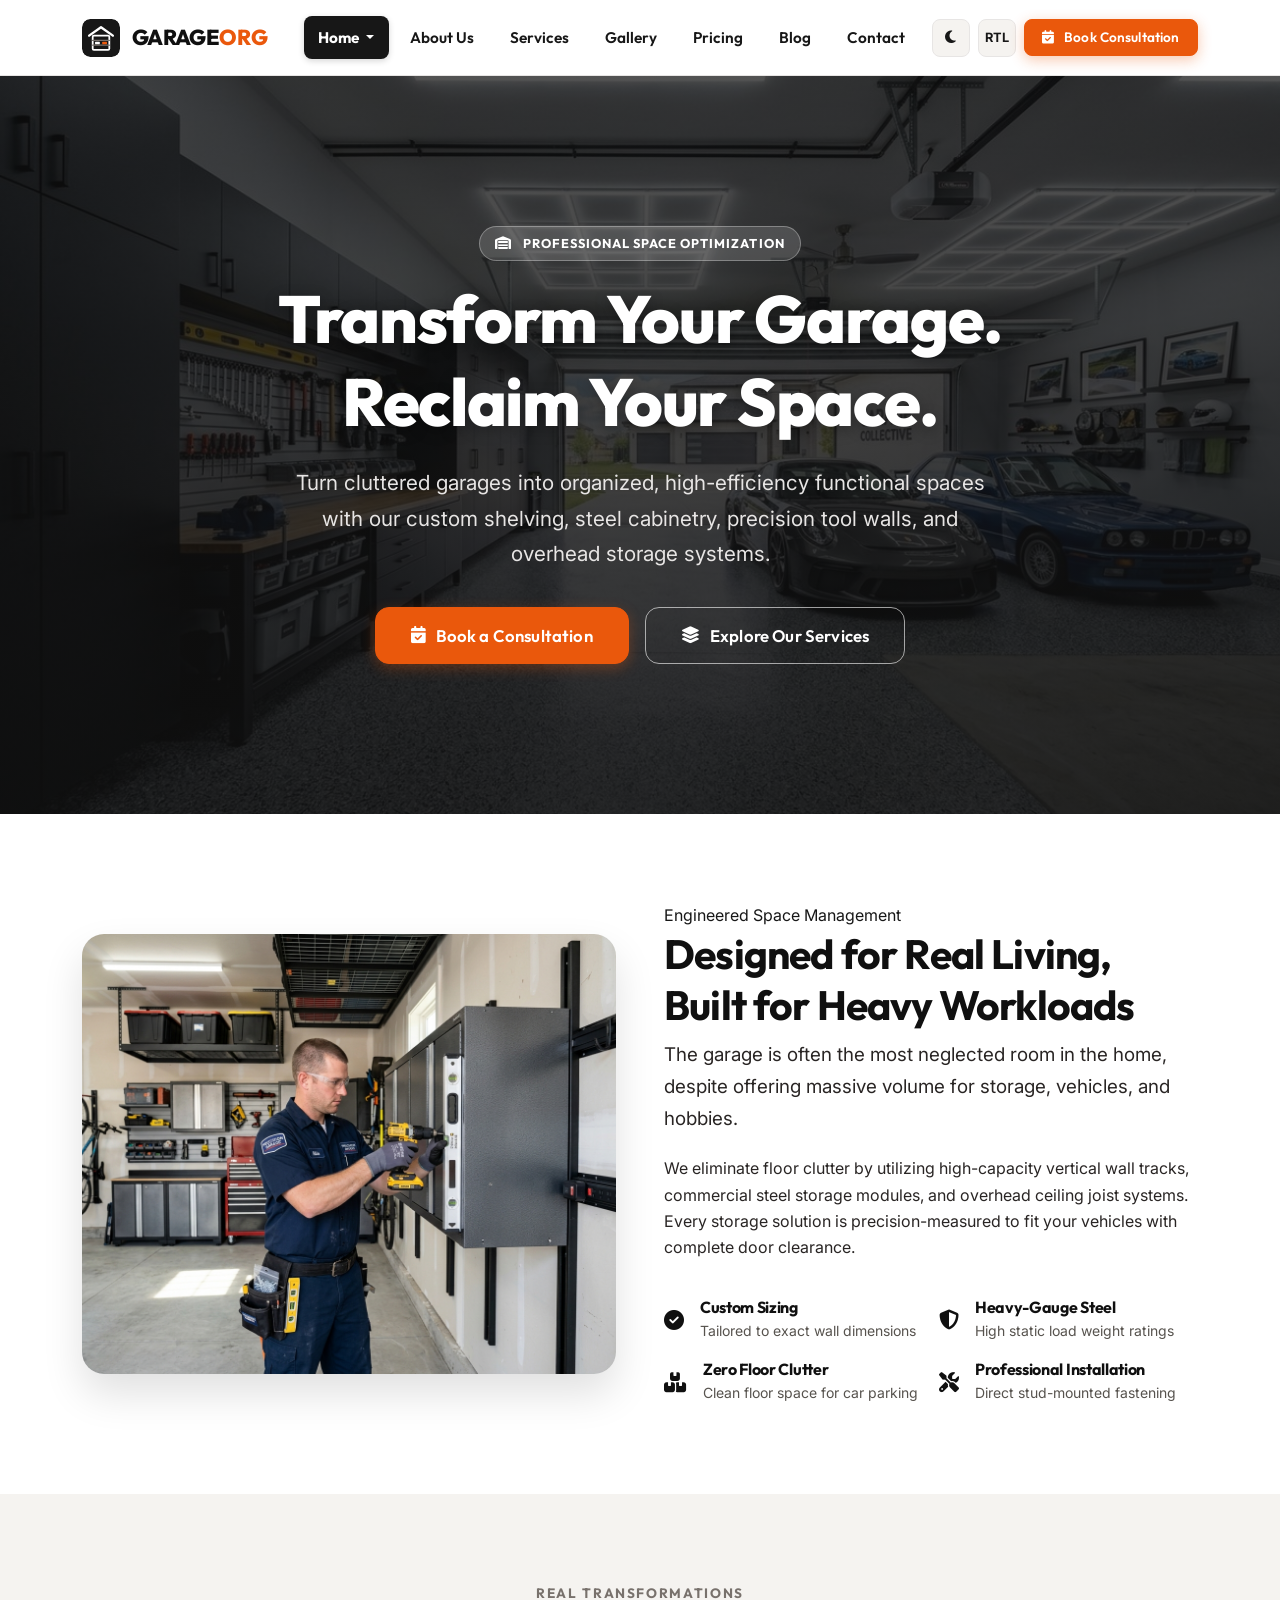
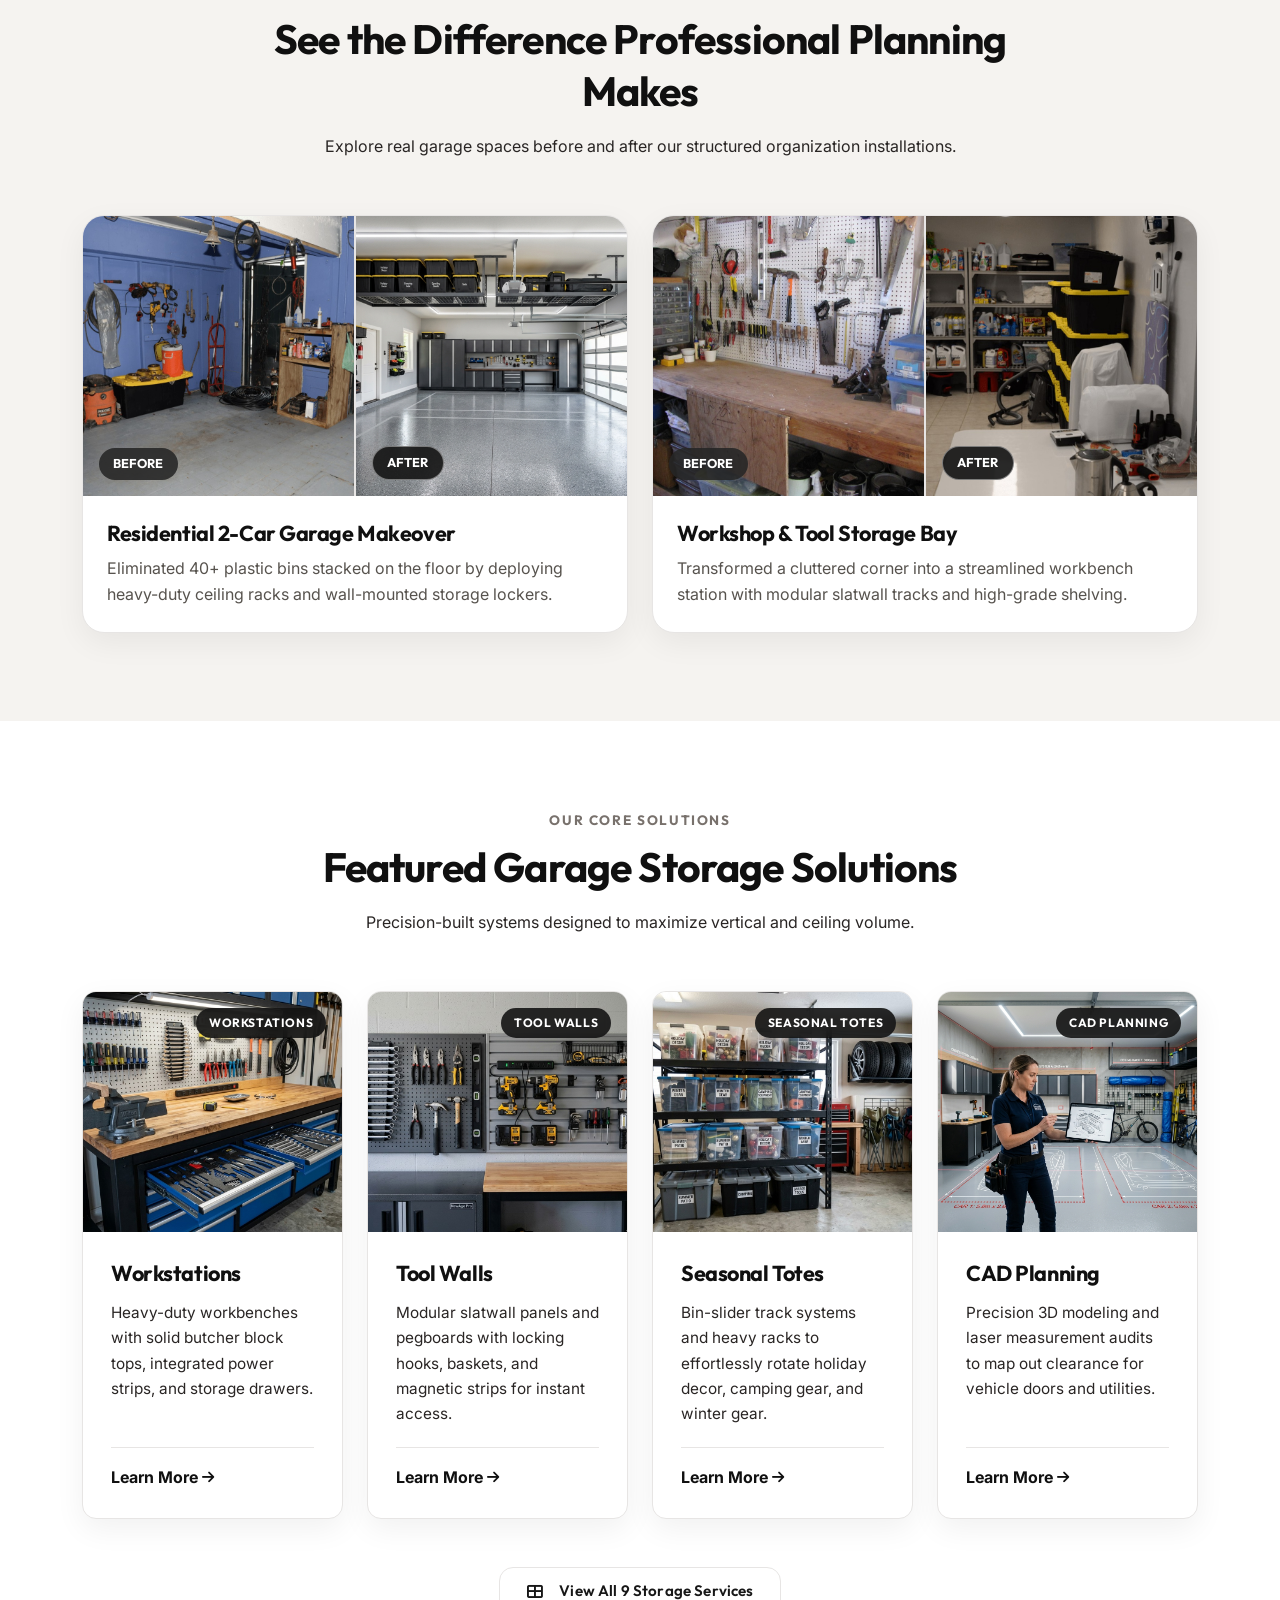
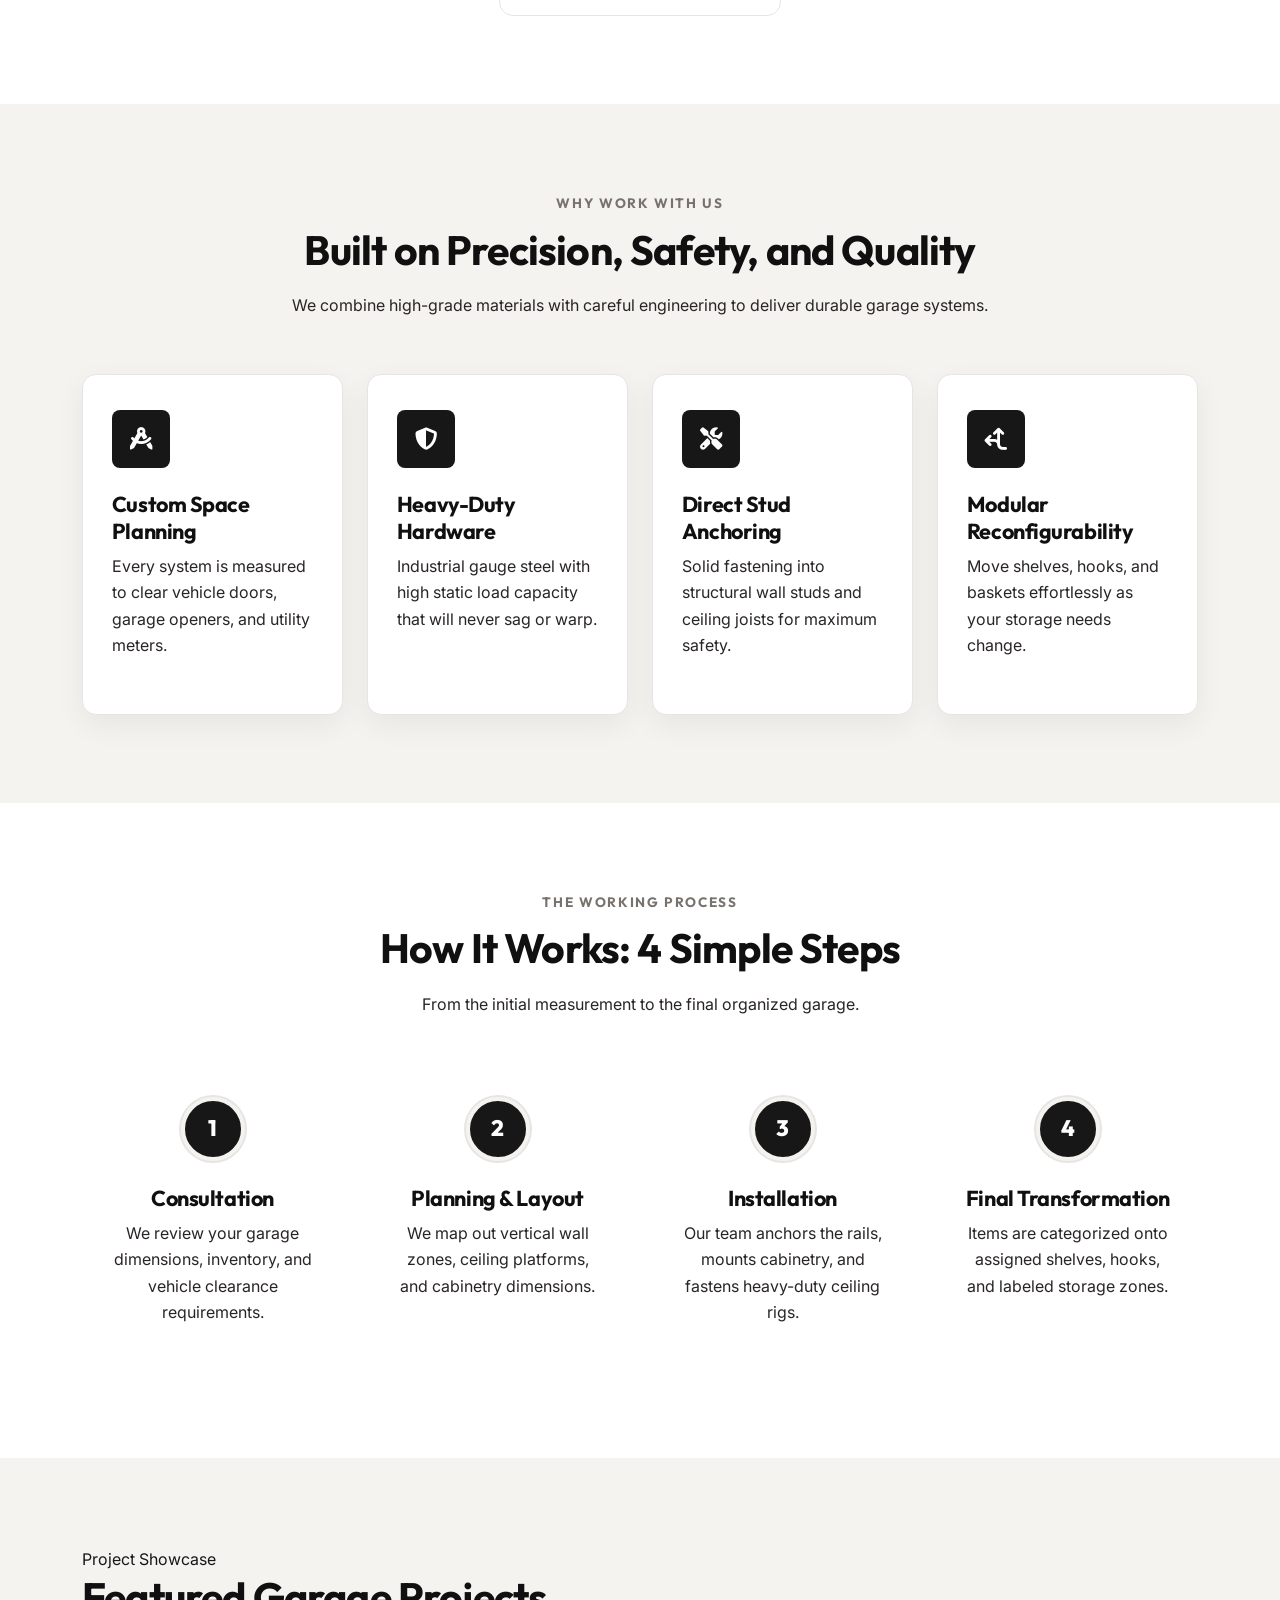
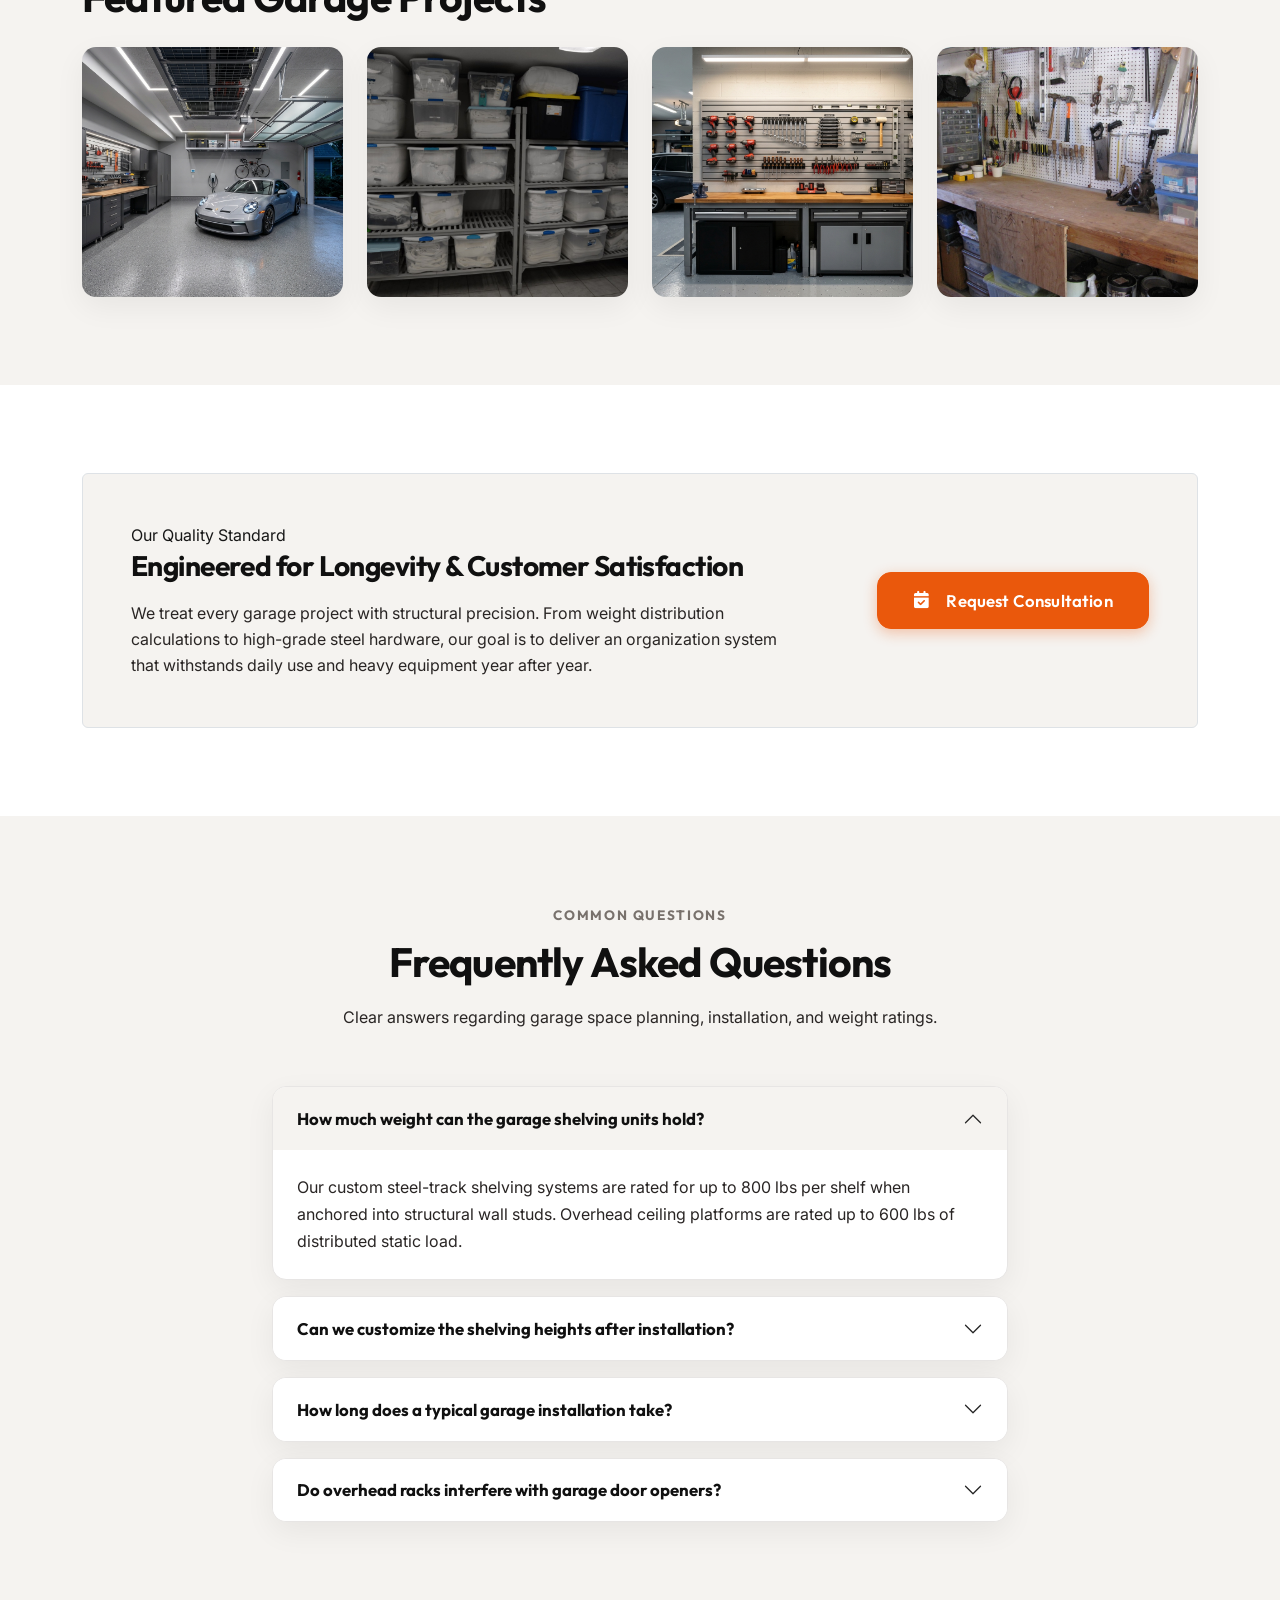
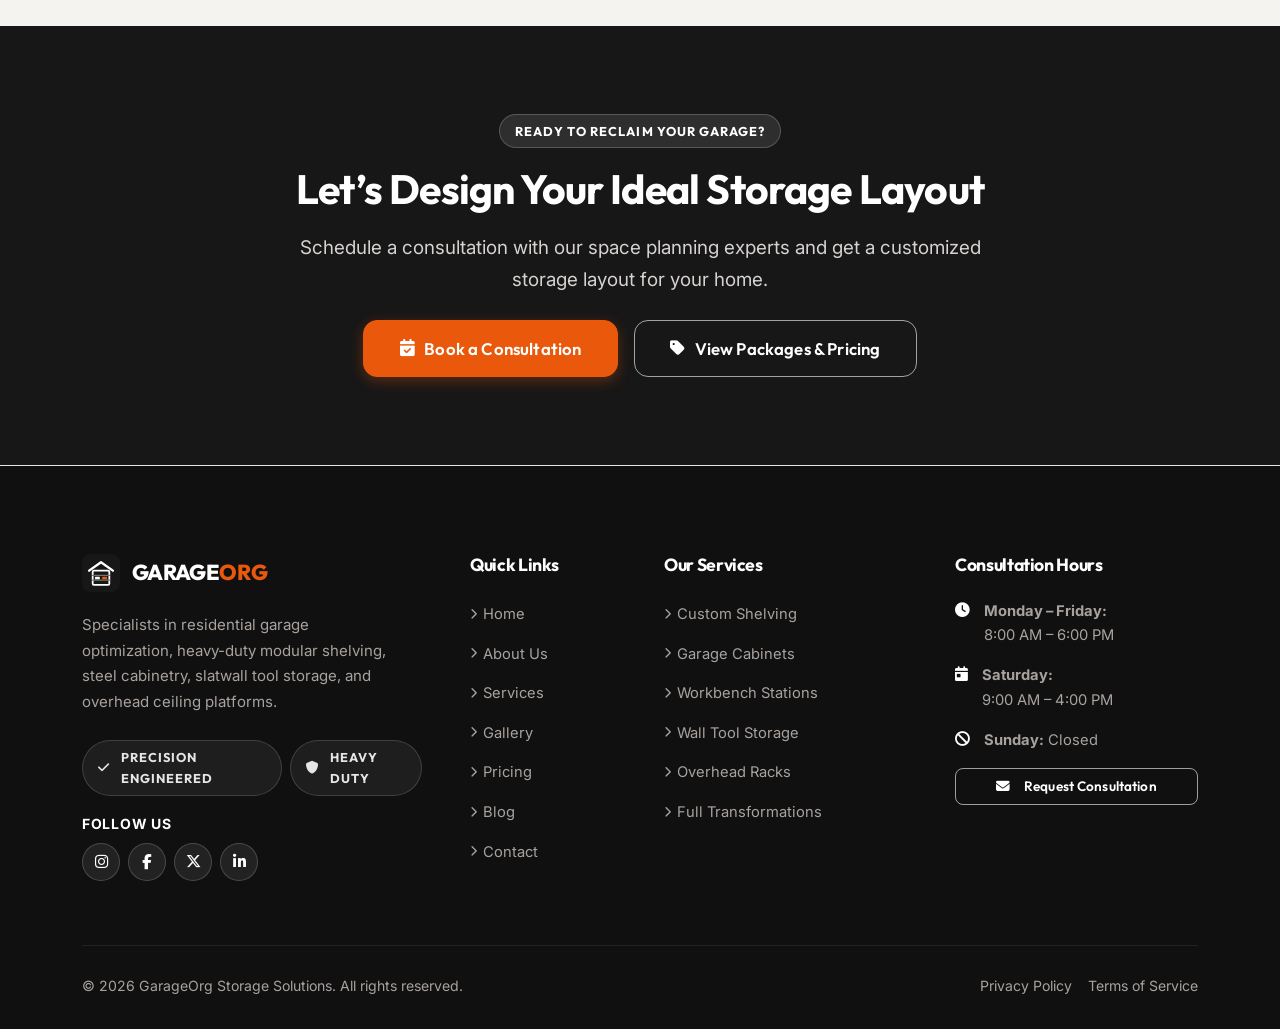
==== commit 86517618: "updated message" ====
--- a/index.html
+++ b/index.html
@@ -17,7 +17,7 @@
   <link rel="stylesheet" href="assets/css/style.css">
 </head>
 
-<body>
+<body data-page="index">
 
   <!-- ==========================================================================
        NAVBAR
@@ -27,7 +27,7 @@
       <div class="container">
         <a class="navbar-brand" href="index.html">
           <img src="assets/images/favicon.svg" alt="GarageOrg Logo" class="brand-logo-img">
-          <span>GARAGE<span style="color: var(--warm-gray);">ORG</span></span>
+          <span>GARAGE<span class="brand-org">ORG</span></span>
         </a>
 
         <div class="d-flex align-items-center gap-2 d-lg-none">
@@ -51,12 +51,13 @@
                 Home
               </a>
               <ul class="dropdown-menu">
-                <li><a class="dropdown-item active" href="index.html">Home 1</a></li>
-                <li><a class="dropdown-item" href="index-2.html">Home 2</a></li>
+                <li><a class="dropdown-item active" href="index.html">Garage Storage Solutions</a></li>
+                <li><a class="dropdown-item" href="index-2.html">Garage Transformations</a></li>
               </ul>
             </li>
             <li class="nav-item"><a class="nav-link" href="about.html">About Us</a></li>
             <li class="nav-item"><a class="nav-link" href="services.html">Services</a></li>
+            <li class="nav-item"><a class="nav-link" href="gallery.html">Gallery</a></li>
             <li class="nav-item"><a class="nav-link" href="pricing.html">Pricing</a></li>
             <li class="nav-item"><a class="nav-link" href="blog.html">Blog</a></li>
             <li class="nav-item"><a class="nav-link" href="contact.html">Contact</a></li>
@@ -97,7 +98,7 @@
           cabinetry, precision tool walls, and overhead storage systems.
         </p>
         <div class="d-flex flex-wrap justify-content-center gap-3 btn-group-responsive">
-          <a href="contact.html" class="btn btn-white btn-lg">
+          <a href="contact.html" class="btn btn-primary btn-lg">
             <i class="fas fa-calendar-check"></i> Book a Consultation
           </a>
           <a href="services.html" class="btn btn-outline-light btn-lg">
@@ -611,7 +612,7 @@
           Schedule a consultation with our space planning experts and get a customized storage layout for your home.
         </p>
         <div class="d-flex flex-wrap justify-content-center gap-3">
-          <a href="contact.html" class="btn btn-white btn-lg">
+          <a href="contact.html" class="btn btn-primary btn-lg">
             <i class="fas fa-calendar-check"></i> Book a Consultation
           </a>
           <a href="pricing.html" class="btn btn-outline-light btn-lg">
@@ -630,9 +631,9 @@
       <div class="row g-4 g-lg-5">
         <!-- Col 1: Brand -->
         <div class="col-lg-4 col-md-6">
-          <a href="index.html" class="footer-brand-title" aria-label="GarageOrg Home">
-            <img src="assets/images/favicon.svg" alt="GarageOrg" style="width: 32px; height: 32px;">
-            <span>GARAGE<span style="color: var(--warm-gray);">ORG</span></span>
+          <a class="footer-brand" href="index.html" aria-label="GarageOrg Home">
+            <img src="assets/images/favicon.svg" alt="GarageOrg Logo" class="brand-logo-img">
+            <span>GARAGE<span class="brand-org">ORG</span></span>
           </a>
           <p class="footer-desc">
             Specialists in residential garage optimization, heavy-duty modular shelving, steel cabinetry, slatwall tool
@@ -680,6 +681,7 @@
             <li><a href="index.html"><i class="fas fa-chevron-right fa-xs"></i> Home</a></li>
             <li><a href="about.html"><i class="fas fa-chevron-right fa-xs"></i> About Us</a></li>
             <li><a href="services.html"><i class="fas fa-chevron-right fa-xs"></i> Services</a></li>
+            <li><a href="gallery.html"><i class="fas fa-chevron-right fa-xs"></i> Gallery</a></li>
             <li><a href="pricing.html"><i class="fas fa-chevron-right fa-xs"></i> Pricing</a></li>
             <li><a href="blog.html"><i class="fas fa-chevron-right fa-xs"></i> Blog</a></li>
             <li><a href="contact.html"><i class="fas fa-chevron-right fa-xs"></i> Contact</a></li>
--- a/assets/css/style.css
+++ b/assets/css/style.css
@@ -15,6 +15,12 @@
   --light-warm-gray: #F5F3F0;
   --white: #FFFFFF;
   --border-gray: #E7E5E4;
+
+  /* Signature Brand Accent (Garage Safety Amber / Industrial Orange) */
+  --brand-accent: #EA580C;
+  --brand-accent-hover: #C2410C;
+  --brand-accent-glow: rgba(234, 88, 12, 0.32);
+  --brand-accent-subtle: rgba(234, 88, 12, 0.1);
 
   /* Theme Dynamic Variables (Default: Light Mode) */
   --bg-body: #FFFFFF;
@@ -59,6 +65,11 @@
    DARK MODE OVERRIDES (FULL CONTRAST & CLEAR VISIBILITY)
    ========================================================================== */
 [data-theme="dark"] {
+  --brand-accent: #EA580C;
+  --brand-accent-hover: #F97316;
+  --brand-accent-glow: rgba(234, 88, 12, 0.45);
+  --brand-accent-subtle: rgba(234, 88, 12, 0.18);
+
   --bg-body: #101010;
   --bg-surface: #171717;
   --bg-card: #1A1A1A;
@@ -225,12 +236,55 @@
   font-weight: 800;
   letter-spacing: -0.03em;
   color: var(--text-heading) !important;
-}
-
-.site-navbar .brand-logo-img {
-  width: 38px;
-  height: 38px;
-  border-radius: 8px;
+  flex-shrink: 0;
+  margin-right: 1.5rem;
+}
+
+[dir="rtl"] .site-navbar .navbar-brand {
+  margin-right: 0;
+  margin-left: 1.5rem;
+}
+
+.site-navbar .brand-logo-img,
+.site-footer .brand-logo-img,
+.brand-logo-img {
+  width: 38px !important;
+  height: 38px !important;
+  border-radius: 8px !important;
+  object-fit: contain !important;
+  flex-shrink: 0 !important;
+  display: block !important;
+}
+
+/* GARAGEORG Brand Accent Distinction */
+.brand-org {
+  color: var(--brand-accent) !important;
+  font-weight: 800;
+  letter-spacing: -0.01em;
+  transition: color var(--transition-fast);
+}
+
+.site-navbar .navbar-brand:hover .brand-org,
+.footer-brand:hover .brand-org,
+.footer-brand-title:hover .brand-org {
+  color: var(--brand-accent-hover) !important;
+}
+
+.site-navbar .navbar-collapse {
+  align-items: center;
+}
+
+.site-navbar .navbar-collapse > .d-flex {
+  flex-shrink: 0;
+}
+
+/* Navbar link gap for clear separation and visibility */
+@media (min-width: 992px) {
+  .site-navbar .navbar-nav {
+    display: flex;
+    align-items: center;
+    gap: 0.45rem;
+  }
 }
 
 .site-navbar .nav-link {
@@ -241,6 +295,12 @@
   padding: 0.55rem 0.9rem !important;
   border-radius: var(--radius-sm);
   transition: all var(--transition-fast);
+  white-space: nowrap !important;
+}
+
+.site-navbar .btn-primary,
+.site-navbar .btn-sm {
+  white-space: nowrap !important;
 }
 
 .site-navbar .nav-link:hover {
@@ -437,55 +497,62 @@
   outline-offset: 3px;
 }
 
-/* Primary / Brand Black Button */
-.btn-primary, .btn-brand-black {
-  background-color: var(--primary-black);
-  color: var(--white) !important;
-  border-color: var(--primary-black);
-}
-
-.btn-primary i, .btn-brand-black i,
-.btn-primary span, .btn-brand-black span {
-  color: inherit;
+/* Primary Call-to-Action (CTA) Button — Distinctive GARAGEORG Brand Color */
+.btn-primary, .btn-brand-black, .btn-cta-primary {
+  background-color: var(--brand-accent) !important;
+  color: #FFFFFF !important;
+  border-color: var(--brand-accent) !important;
+  box-shadow: 0 4px 14px var(--brand-accent-glow);
+}
+
+.btn-primary i, .btn-brand-black i, .btn-cta-primary i,
+.btn-primary span, .btn-brand-black span, .btn-cta-primary span {
+  color: #FFFFFF !important;
 }
 
 .btn-primary:hover, .btn-primary:focus, .btn-primary:active,
-.btn-brand-black:hover, .btn-brand-black:focus, .btn-brand-black:active {
-  background-color: var(--charcoal);
-  border-color: var(--charcoal);
-  color: var(--white) !important;
+.btn-brand-black:hover, .btn-brand-black:focus, .btn-brand-black:active,
+.btn-cta-primary:hover, .btn-cta-primary:focus, .btn-cta-primary:active {
+  background-color: var(--brand-accent-hover) !important;
+  border-color: var(--brand-accent-hover) !important;
+  color: #FFFFFF !important;
   transform: translateY(-2px);
-  box-shadow: 0 8px 20px rgba(0, 0, 0, 0.15);
+  box-shadow: 0 8px 24px var(--brand-accent-glow) !important;
 }
 
 .btn-primary:disabled, .btn-primary.disabled,
-.btn-brand-black:disabled, .btn-brand-black.disabled {
-  background-color: var(--warm-gray) !important;
-  border-color: var(--warm-gray) !important;
-  color: rgba(255, 255, 255, 0.7) !important;
-  opacity: 0.65;
+.btn-brand-black:disabled, .btn-brand-black.disabled,
+.btn-cta-primary:disabled, .btn-cta-primary.disabled {
+  background-color: #9CA3AF !important;
+  border-color: #9CA3AF !important;
+  color: rgba(255, 255, 255, 0.75) !important;
+  opacity: 0.7;
   cursor: not-allowed;
   transform: none;
   box-shadow: none;
 }
 
 [data-theme="dark"] .btn-primary,
-[data-theme="dark"] .btn-brand-black {
-  background-color: var(--white);
-  color: var(--deep-black) !important;
-  border-color: var(--white);
+[data-theme="dark"] .btn-brand-black,
+[data-theme="dark"] .btn-cta-primary {
+  background-color: var(--brand-accent) !important;
+  color: #FFFFFF !important;
+  border-color: var(--brand-accent) !important;
+  box-shadow: 0 4px 16px var(--brand-accent-glow);
 }
 
 [data-theme="dark"] .btn-primary:hover, [data-theme="dark"] .btn-primary:focus, [data-theme="dark"] .btn-primary:active,
-[data-theme="dark"] .btn-brand-black:hover, [data-theme="dark"] .btn-brand-black:focus, [data-theme="dark"] .btn-brand-black:active {
-  background-color: var(--light-warm-gray);
-  border-color: var(--light-warm-gray);
-  color: var(--deep-black) !important;
-  box-shadow: 0 8px 25px rgba(255, 255, 255, 0.2);
+[data-theme="dark"] .btn-brand-black:hover, [data-theme="dark"] .btn-brand-black:focus, [data-theme="dark"] .btn-brand-black:active,
+[data-theme="dark"] .btn-cta-primary:hover, [data-theme="dark"] .btn-cta-primary:focus, [data-theme="dark"] .btn-cta-primary:active {
+  background-color: var(--brand-accent-hover) !important;
+  border-color: var(--brand-accent-hover) !important;
+  color: #FFFFFF !important;
+  box-shadow: 0 8px 26px var(--brand-accent-glow) !important;
 }
 
 [data-theme="dark"] .btn-primary:disabled, [data-theme="dark"] .btn-primary.disabled,
-[data-theme="dark"] .btn-brand-black:disabled, [data-theme="dark"] .btn-brand-black.disabled {
+[data-theme="dark"] .btn-brand-black:disabled, [data-theme="dark"] .btn-brand-black.disabled,
+[data-theme="dark"] .btn-cta-primary:disabled, [data-theme="dark"] .btn-cta-primary.disabled {
   background-color: rgba(255, 255, 255, 0.2) !important;
   border-color: rgba(255, 255, 255, 0.2) !important;
   color: rgba(255, 255, 255, 0.5) !important;
@@ -820,55 +887,99 @@
   transform: scale(1.03);
 }
 
-/* Inner Page Hero (Letterbox Banner Matching Reference) */
+/* Inner Page Hero (Premium Garage Showcase Banner) */
 .inner-hero {
   position: relative;
-  min-height: 280px;
-  padding: 4.5rem 1.5rem;
+  min-height: 350px;
+  padding: 5rem 1.5rem;
   display: flex;
   align-items: center;
   justify-content: center;
   background-size: cover;
-  background-position: center center;
+  background-position: center 38%;
   background-repeat: no-repeat;
   color: #FFFFFF;
   text-align: center;
   overflow: hidden;
   transition: background-image 0.4s ease-in-out;
+  border-bottom: 1px solid var(--border-color);
 }
 
 .inner-hero-overlay {
   position: absolute;
   inset: 0;
-  background: linear-gradient(180deg, rgba(15, 23, 42, 0.42) 0%, rgba(15, 23, 42, 0.62) 100%);
+  background: linear-gradient(180deg, rgba(12, 14, 20, 0.42) 0%, rgba(12, 14, 20, 0.62) 100%);
   z-index: 1;
+  pointer-events: none;
+}
+
+[data-theme="dark"] .inner-hero-overlay {
+  background: linear-gradient(180deg, rgba(8, 10, 15, 0.48) 0%, rgba(8, 10, 15, 0.68) 100%);
 }
 
 .inner-hero-content {
   position: relative;
   z-index: 2;
-  max-width: 900px;
+  max-width: 880px;
+  width: 100%;
   margin: 0 auto;
+  padding: 0;
+  background: none !important;
+  backdrop-filter: none !important;
+  -webkit-backdrop-filter: none !important;
+  border: none !important;
+  box-shadow: none !important;
+}
+
+[data-theme="dark"] .inner-hero-content {
+  background: none !important;
+  border: none !important;
+  box-shadow: none !important;
 }
 
 .inner-hero h1,
 .inner-hero-title {
   color: #FFFFFF !important;
-  font-size: clamp(1.9rem, 4vw, 3.2rem);
+  font-size: clamp(2.2rem, 4.5vw, 3.4rem);
   font-weight: 800;
-  letter-spacing: -0.02em;
-  margin-bottom: 0.6rem;
-  text-shadow: 0 2px 12px rgba(0, 0, 0, 0.65);
+  letter-spacing: -0.025em;
+  margin-bottom: 0.85rem;
+  text-shadow: 0 2px 14px rgba(0, 0, 0, 0.85), 0 1px 4px rgba(0, 0, 0, 0.9);
+}
+
+.inner-hero-desc {
+  color: #F3F4F6 !important;
+  font-family: var(--font-body);
+  font-size: clamp(1.05rem, 1.8vw, 1.25rem) !important;
+  font-weight: 450 !important;
+  line-height: 1.65 !important;
+  letter-spacing: 0.01em;
+  max-width: 780px;
+  margin-left: auto;
+  margin-right: auto;
+  margin-top: 0.75rem;
+  margin-bottom: 0;
+  opacity: 1 !important;
+  text-shadow: 0 2px 10px rgba(0, 0, 0, 0.85), 0 1px 4px rgba(0, 0, 0, 0.9);
 }
 
 @media (max-width: 768px) {
   .inner-hero {
-    min-height: 220px;
-    padding: 3.5rem 1.25rem;
+    min-height: 280px;
+    padding: 4rem 1.25rem;
+  }
+  .inner-hero-content {
+    padding: 0;
   }
   .inner-hero h1,
   .inner-hero-title {
-    font-size: clamp(1.6rem, 5.5vw, 2.2rem);
+    font-size: clamp(1.75rem, 6vw, 2.3rem);
+    margin-bottom: 0.6rem;
+  }
+  .inner-hero-desc {
+    font-size: 1.02rem !important;
+    line-height: 1.55 !important;
+    margin-top: 0.5rem;
   }
 }
 
@@ -1203,7 +1314,7 @@
   overflow: hidden;
   height: 300px;
   box-shadow: var(--card-shadow);
-  cursor: pointer;
+  cursor: default;
 }
 
 .gallery-item img {
@@ -1216,13 +1327,14 @@
 .gallery-item-overlay {
   position: absolute;
   inset: 0;
-  background: linear-gradient(180deg, rgba(0, 0, 0, 0) 30%, rgba(16, 16, 16, 0.9) 100%);
+  background: linear-gradient(180deg, rgba(0, 0, 0, 0) 45%, rgba(10, 12, 16, 0.88) 100%);
   display: flex;
   flex-direction: column;
   justify-content: flex-end;
   padding: 1.5rem;
   opacity: 0;
   transition: opacity var(--transition-normal);
+  pointer-events: none;
 }
 
 .gallery-item:hover .gallery-item-overlay {
@@ -1230,21 +1342,29 @@
 }
 
 .gallery-item:hover img {
-  transform: scale(1.08);
+  transform: scale(1.05);
 }
 
 .gallery-item-title {
   color: #FFFFFF;
   font-family: var(--font-heading);
-  font-size: 1.15rem;
+  font-size: 1.18rem;
   font-weight: 700;
-  margin-bottom: 0.2rem;
+  margin: 0;
+  line-height: 1.35;
+  text-shadow: 0 2px 8px rgba(0, 0, 0, 0.85);
 }
 
 .gallery-item-cat {
-  color: #E7E5E4;
-  font-size: 0.85rem;
-  font-weight: 500;
+  display: none !important;
+}
+
+/* Touch devices where hover is not supported: project name remains cleanly visible */
+@media (hover: none) {
+  .gallery-item-overlay {
+    opacity: 1;
+    background: linear-gradient(180deg, rgba(0, 0, 0, 0) 50%, rgba(10, 12, 16, 0.85) 100%);
+  }
 }
 
 /* Lightbox Modal */
@@ -1332,14 +1452,14 @@
 }
 
 .pricing-card.featured {
-  border-color: var(--primary-black);
-  box-shadow: 0 15px 45px rgba(0, 0, 0, 0.12);
+  border: 1.5px solid rgba(249, 115, 22, 0.65) !important;
+  box-shadow: 0 12px 32px rgba(234, 88, 12, 0.10);
   transform: scale(1.02);
 }
 
 [data-theme="dark"] .pricing-card.featured {
-  border-color: var(--white);
-  box-shadow: 0 15px 45px rgba(0, 0, 0, 0.6);
+  border: 1.5px solid rgba(251, 146, 60, 0.65) !important;
+  box-shadow: 0 12px 32px rgba(234, 88, 12, 0.15);
 }
 
 .pricing-card:hover {
@@ -1356,8 +1476,8 @@
   top: -14px;
   left: 50%;
   transform: translateX(-50%);
-  background-color: var(--primary-black);
-  color: #FFFFFF;
+  background-color: var(--brand-accent) !important;
+  color: #FFFFFF !important;
   padding: 0.35rem 1.2rem;
   font-family: var(--font-heading);
   font-size: 0.78rem;
@@ -1365,17 +1485,27 @@
   text-transform: uppercase;
   letter-spacing: 0.08em;
   border-radius: var(--radius-pill);
+  box-shadow: 0 4px 12px var(--brand-accent-glow);
+  z-index: 3;
 }
 
 [data-theme="dark"] .pricing-badge-popular {
-  background-color: var(--white);
-  color: var(--deep-black);
+  background-color: var(--brand-accent) !important;
+  color: #FFFFFF !important;
 }
 
 .pricing-price-box {
   margin: 1.5rem 0;
   padding-bottom: 1.5rem;
   border-bottom: 1px solid var(--border-color);
+}
+
+.pricing-card .text-muted {
+  color: #4B5563 !important;
+}
+
+[data-theme="dark"] .pricing-card .text-muted {
+  color: #D1D5DB !important;
 }
 
 .pricing-amount {
@@ -1398,34 +1528,53 @@
   gap: 0.75rem;
   font-size: 0.95rem;
   margin-bottom: 0.85rem;
-  color: var(--text-main);
+  color: var(--text-heading);
 }
 
 .pricing-feature-list li i.fa-check-circle {
-  color: var(--text-heading);
+  color: #16A34A;
   font-size: 1.05rem;
   margin-top: 0.2rem;
+  flex-shrink: 0;
 }
 
 [data-theme="dark"] .pricing-feature-list li i.fa-check-circle {
-  color: #FFFFFF;
-}
-
+  color: #22C55E;
+}
+
+/* High-contrast accessible styling for excluded/disabled package features */
 .pricing-feature-list li.disabled {
-  color: var(--warm-gray);
-  opacity: 0.6;
+  color: #4B5563;
+  opacity: 1 !important;
+}
+
+.pricing-feature-list li.disabled i.fa-times-circle {
+  color: #DC2626;
+  font-size: 1.05rem;
+  margin-top: 0.2rem;
+  flex-shrink: 0;
+}
+
+[data-theme="dark"] .pricing-feature-list li {
+  color: #F3F4F6;
 }
 
 [data-theme="dark"] .pricing-feature-list li.disabled {
-  color: #78716C;
-  opacity: 0.5;
-}
-
+  color: #D1D5DB;
+  opacity: 1 !important;
+}
+
+[data-theme="dark"] .pricing-feature-list li.disabled i.fa-times-circle {
+  color: #F87171;
+}
+
+/* Side-by-Side Package Analysis Table Clean Alignment */
 .comparison-table-wrap {
   background-color: var(--bg-card);
   border: 1px solid var(--border-color);
   border-radius: var(--radius-lg);
-  overflow: hidden;
+  overflow-x: auto;
+  -webkit-overflow-scrolling: touch;
   box-shadow: var(--card-shadow);
 }
 
@@ -1434,13 +1583,29 @@
   margin-bottom: 0;
   color: var(--text-main);
   border-collapse: collapse;
+  table-layout: fixed;
+  min-width: 780px;
 }
 
 .table-custom th,
 .table-custom td {
-  padding: 1.2rem 1.5rem;
+  padding: 1.15rem 1.25rem;
   border-bottom: 1px solid var(--border-color);
   vertical-align: middle;
+}
+
+.table-custom th:first-child,
+.table-custom td:first-child {
+  width: 34%;
+  text-align: start;
+  font-weight: 600;
+  padding-inline-start: 1.75rem;
+}
+
+.table-custom th:not(:first-child),
+.table-custom td:not(:first-child) {
+  width: 22%;
+  text-align: center;
 }
 
 .table-custom th {
@@ -1448,6 +1613,11 @@
   font-weight: 700;
   background-color: var(--bg-surface);
   color: var(--text-heading);
+  letter-spacing: -0.01em;
+}
+
+.table-custom tbody tr:hover td {
+  background-color: rgba(234, 88, 12, 0.035);
 }
 
 [data-theme="dark"] .table-custom th {
@@ -1458,6 +1628,10 @@
 [data-theme="dark"] .table-custom td {
   color: #F5F3F0;
   border-color: var(--border-color);
+}
+
+[data-theme="dark"] .table-custom tbody tr:hover td {
+  background-color: rgba(255, 255, 255, 0.03);
 }
 
 /* ==========================================================================
@@ -1618,6 +1792,57 @@
 .form-feedback-alert.alert-warning *,
 [data-theme="dark"] .form-feedback-alert.alert-warning * {
   color: #664D03 !important;
+}
+
+/* Inline Form Validation & High-Contrast Feedback Across Themes */
+.invalid-feedback {
+  display: none;
+  font-size: 0.86rem;
+  font-weight: 500;
+  margin-top: 0.35rem;
+  color: #DC2626 !important;
+}
+
+.is-invalid ~ .invalid-feedback {
+  display: block !important;
+}
+
+[data-theme="dark"] .invalid-feedback {
+  color: #F87171 !important;
+}
+
+.form-control.is-invalid,
+.form-select.is-invalid {
+  border-color: #DC2626 !important;
+  box-shadow: 0 0 0 3px rgba(220, 38, 38, 0.15) !important;
+}
+
+[data-theme="dark"] .form-control.is-invalid,
+[data-theme="dark"] .form-select.is-invalid {
+  border-color: #EF4444 !important;
+  box-shadow: 0 0 0 3px rgba(239, 68, 68, 0.25) !important;
+}
+
+.form-control.is-invalid:focus,
+.form-select.is-invalid:focus {
+  border-color: #B91C1C !important;
+  box-shadow: 0 0 0 3px rgba(220, 38, 38, 0.25) !important;
+}
+
+[data-theme="dark"] .form-control.is-invalid:focus,
+[data-theme="dark"] .form-select.is-invalid:focus {
+  border-color: #F87171 !important;
+  box-shadow: 0 0 0 3px rgba(239, 68, 68, 0.35) !important;
+}
+
+.form-control.is-valid,
+.form-select.is-valid {
+  border-color: #16A34A !important;
+}
+
+[data-theme="dark"] .form-control.is-valid,
+[data-theme="dark"] .form-select.is-valid {
+  border-color: #22C55E !important;
 }
 
 /* ==========================================================================
@@ -1947,6 +2172,149 @@
   color: #FFFFFF;
 }
 
+/* Garage Organization Tips & Educational Section Components */
+.org-tip-card {
+  background-color: var(--bg-card);
+  border: 1px solid var(--border-color);
+  border-radius: var(--radius-md);
+  padding: 1.85rem 1.6rem;
+  height: 100%;
+  display: flex;
+  flex-direction: column;
+  text-align: start;
+  transition: all var(--transition-normal);
+  box-shadow: var(--card-shadow);
+}
+
+.org-tip-card:hover {
+  transform: translateY(-5px);
+  box-shadow: var(--card-hover-shadow);
+  border-color: var(--warm-gray);
+}
+
+[data-theme="dark"] .org-tip-card:hover {
+  border-color: #666666;
+}
+
+.org-tip-icon {
+  width: 52px;
+  height: 52px;
+  border-radius: var(--radius-sm);
+  background-color: var(--primary-black);
+  color: #FFFFFF;
+  display: inline-flex;
+  align-items: center;
+  justify-content: center;
+  font-size: 1.35rem;
+  margin-bottom: 1.25rem;
+  transition: transform var(--transition-fast);
+  flex-shrink: 0;
+}
+
+[data-theme="dark"] .org-tip-icon {
+  background-color: var(--white);
+  color: var(--deep-black);
+}
+
+.org-tip-card:hover .org-tip-icon {
+  transform: scale(1.1);
+}
+
+.org-tip-title {
+  font-family: var(--font-heading);
+  font-size: 1.15rem;
+  font-weight: 700;
+  color: var(--text-heading);
+  margin-bottom: 0.65rem;
+  line-height: 1.3;
+}
+
+.org-tip-text {
+  font-size: 0.94rem;
+  color: var(--text-body);
+  line-height: 1.6;
+  margin-bottom: 0;
+}
+
+/* Educational Benefit Items */
+.benefit-item {
+  display: flex;
+  align-items: flex-start;
+  gap: 1.15rem;
+  text-align: start;
+}
+
+.benefit-icon-badge {
+  width: 46px;
+  height: 46px;
+  border-radius: var(--radius-sm);
+  background-color: var(--bg-surface);
+  border: 1px solid var(--border-color);
+  color: var(--text-heading);
+  display: inline-flex;
+  align-items: center;
+  justify-content: center;
+  font-size: 1.15rem;
+  flex-shrink: 0;
+  transition: all var(--transition-fast);
+}
+
+[data-theme="dark"] .benefit-icon-badge {
+  background-color: var(--bg-card);
+  border-color: var(--border-color);
+  color: #FFFFFF;
+}
+
+.benefit-item:hover .benefit-icon-badge {
+  background-color: var(--primary-black);
+  color: #FFFFFF;
+  border-color: var(--primary-black);
+  transform: scale(1.08);
+}
+
+[data-theme="dark"] .benefit-item:hover .benefit-icon-badge {
+  background-color: var(--white);
+  color: var(--deep-black);
+  border-color: var(--white);
+}
+
+.benefit-content {
+  flex: 1;
+}
+
+.benefit-content h5 {
+  font-family: var(--font-heading);
+  font-size: 1.05rem;
+  font-weight: 700;
+  color: var(--text-heading);
+  margin-bottom: 0.3rem;
+}
+
+.benefit-content p {
+  font-size: 0.92rem;
+  color: var(--text-muted);
+  line-height: 1.55;
+  margin-bottom: 0;
+}
+
+[data-theme="dark"] .benefit-content p {
+  color: #D6D3D1;
+}
+
+.edu-feature-img {
+  width: 100%;
+  height: 420px;
+  object-fit: cover;
+  display: block;
+}
+
+@media (max-width: 767.98px) {
+  .edu-feature-img {
+    height: 280px;
+  }
+}
+
+
 /* ==========================================================================
    SERVICE DETAILS PAGE COMPONENT
    ========================================================================== */
@@ -2011,29 +2379,42 @@
 
 .footer-brand,
 .footer-brand-title {
-  font-family: var(--font-heading);
-  font-size: 1.4rem;
-  font-weight: 800;
+  display: inline-flex !important;
+  align-items: center !important;
+  gap: 0.75rem !important;
+  font-family: var(--font-heading) !important;
+  font-size: 1.35rem !important;
+  font-weight: 800 !important;
+  letter-spacing: -0.03em !important;
   color: #FFFFFF !important;
-  display: inline-flex;
-  align-items: center;
-  gap: 0.75rem;
-  margin-bottom: 1.2rem;
   text-decoration: none !important;
+  margin-bottom: 1.25rem !important;
   cursor: pointer;
-  transition: opacity var(--transition-fast), transform var(--transition-fast);
+  transition: opacity var(--transition-fast), transform var(--transition-fast) !important;
 }
 
 .footer-brand:hover,
 .footer-brand-title:hover {
-  opacity: 0.88;
+  opacity: 0.9 !important;
   color: #FFFFFF !important;
-  transform: translateY(-1px);
+  transform: translateY(-1px) !important;
 }
 
 .footer-brand span,
 .footer-brand-title span {
-  color: #FFFFFF;
+  font-family: var(--font-heading) !important;
+  font-size: 1.35rem !important;
+  font-weight: 800 !important;
+  letter-spacing: -0.03em !important;
+  color: #FFFFFF;
+}
+
+.footer-brand .brand-org,
+.footer-brand-title .brand-org,
+.site-footer .brand-org {
+  color: var(--brand-accent) !important;
+  font-weight: 800 !important;
+  letter-spacing: -0.01em !important;
 }
 
 .footer-desc {
@@ -2169,6 +2550,47 @@
   direction: rtl;
 }
 
+/* RTL Hero Sections Centering & English Text Flow */
+[dir="rtl"] .inner-hero-content,
+[dir="rtl"] .inner-hero-content.text-center,
+[dir="rtl"] .hero-content-centered {
+  text-align: center !important;
+}
+
+[dir="rtl"] .inner-hero-title,
+[dir="rtl"] .inner-hero h1,
+[dir="rtl"] .hero-home-1 h1,
+[dir="rtl"] .hero-home-2 h1 {
+  text-align: center !important;
+  unicode-bidi: plaintext;
+}
+
+[dir="rtl"] .inner-hero-desc,
+[dir="rtl"] .hero-home-1 p.lead,
+[dir="rtl"] .hero-home-2 p.lead {
+  text-align: center !important;
+  unicode-bidi: plaintext;
+  line-height: 1.7 !important;
+}
+
+[dir="rtl"] .section-header.text-center,
+[dir="rtl"] .text-center {
+  text-align: center !important;
+}
+
+[dir="rtl"] p,
+[dir="rtl"] h1,
+[dir="rtl"] h2,
+[dir="rtl"] h3,
+[dir="rtl"] h4,
+[dir="rtl"] h5,
+[dir="rtl"] h6,
+[dir="rtl"] span,
+[dir="rtl"] a,
+[dir="rtl"] li {
+  unicode-bidi: plaintext;
+}
+
 [dir="rtl"] .me-auto { margin-left: auto !important; margin-right: 0 !important; }
 [dir="rtl"] .ms-auto { margin-right: auto !important; margin-left: 0 !important; }
 [dir="rtl"] .me-1 { margin-left: 0.25rem !important; margin-right: 0 !important; }
@@ -2310,6 +2732,187 @@
   }
 }
 
+/* Responsive Navbar Alignment at 1024px (Tablet Landscape & Small Laptop) */
+@media (min-width: 992px) and (max-width: 1199.98px) {
+  .site-navbar {
+    padding: 0.65rem 0;
+  }
+
+  .site-navbar .container {
+    max-width: 100% !important;
+    padding-left: 1.25rem !important;
+    padding-right: 1.25rem !important;
+  }
+
+  .site-navbar .navbar-brand {
+    font-size: 1.2rem;
+    gap: 0.5rem;
+    margin-right: 1.15rem !important;
+  }
+
+  [dir="rtl"] .site-navbar .navbar-brand {
+    margin-right: 0 !important;
+    margin-left: 1.15rem !important;
+  }
+
+  .site-navbar .brand-logo-img {
+    width: 32px;
+    height: 32px;
+  }
+
+  .site-navbar .navbar-nav {
+    display: flex;
+    align-items: center;
+    gap: 0.2rem !important;
+    margin-left: auto !important;
+    margin-right: auto !important;
+  }
+
+  .site-navbar .nav-link {
+    font-size: 0.875rem !important;
+    padding: 0.42rem 0.55rem !important;
+    white-space: nowrap !important;
+  }
+
+  .site-navbar .nav-util-btn {
+    width: 34px;
+    height: 34px;
+    font-size: 0.8rem;
+    padding: 0;
+  }
+
+  .site-navbar .navbar-collapse > .d-flex {
+    gap: 0.4rem !important;
+  }
+
+  .site-navbar .btn-sm {
+    font-size: 0.82rem !important;
+    padding: 0.45rem 0.85rem !important;
+    white-space: nowrap !important;
+    gap: 0.4rem;
+  }
+
+  .site-navbar .btn-sm i {
+    font-size: 0.8rem;
+  }
+}
+
+/* Responsive Footer Alignment at 1024px (Tablet Landscape & Small Laptop) */
+@media (min-width: 992px) and (max-width: 1199.98px) {
+  .site-footer {
+    padding: 4.5rem 0 2rem 0;
+  }
+
+  .site-footer .row {
+    --bs-gutter-x: 1.75rem !important;
+  }
+
+  .footer-heading {
+    font-size: 1.05rem;
+    white-space: nowrap;
+    margin-bottom: 1.25rem;
+    min-height: 28px;
+    display: flex;
+    align-items: center;
+  }
+
+  .footer-brand,
+  .footer-brand-title {
+    margin-bottom: 1.25rem;
+    min-height: 28px;
+  }
+
+  .footer-desc {
+    font-size: 0.9rem;
+    line-height: 1.6;
+    max-width: 100%;
+    margin-bottom: 1.2rem;
+  }
+
+  .footer-links a {
+    font-size: 0.9rem;
+  }
+
+  .footer-contact-item {
+    font-size: 0.88rem;
+    gap: 0.65rem;
+    margin-bottom: 0.85rem;
+  }
+}
+
+/* Responsive Storage Service Sidebar Navigation */
+@media (max-width: 991.98px) {
+  .service-nav-item {
+    padding: 0.85rem 1.15rem;
+    font-size: 0.92rem;
+    margin-bottom: 0.5rem;
+  }
+}
+
+/* Blog Tips Cards with Visual Project Images */
+.org-tip-card {
+  background-color: var(--bg-card);
+  border: 1px solid var(--border-color);
+  border-radius: var(--radius-lg);
+  overflow: hidden;
+  height: 100%;
+  display: flex;
+  flex-direction: column;
+  transition: transform var(--transition-fast), box-shadow var(--transition-fast);
+}
+
+.org-tip-card:hover {
+  transform: translateY(-4px);
+  box-shadow: var(--card-hover-shadow);
+}
+
+.org-tip-img-wrap {
+  height: 180px;
+  width: 100%;
+  overflow: hidden;
+  position: relative;
+  background-color: var(--bg-surface);
+}
+
+.org-tip-img-wrap img {
+  width: 100%;
+  height: 100%;
+  object-fit: cover;
+  transition: transform 0.4s ease;
+}
+
+.org-tip-card:hover .org-tip-img-wrap img {
+  transform: scale(1.05);
+}
+
+.org-tip-body {
+  padding: 1.5rem;
+  display: flex;
+  flex-direction: column;
+  flex-grow: 1;
+}
+
+.org-tip-title {
+  font-size: 1.15rem;
+  margin-bottom: 0.65rem;
+  color: var(--text-heading);
+}
+
+.org-tip-text {
+  font-size: 0.92rem;
+  color: var(--text-muted);
+  line-height: 1.6;
+  margin-bottom: 0;
+}
+
+.blog-cat-btn {
+  white-space: nowrap;
+  font-size: 0.9rem;
+  padding: 0.55rem 1.15rem;
+  margin-bottom: 0.4rem;
+  border-radius: var(--radius-pill);
+}
+
 @media (max-width: 575.98px) {
   .btn-group-responsive {
     flex-direction: column;
